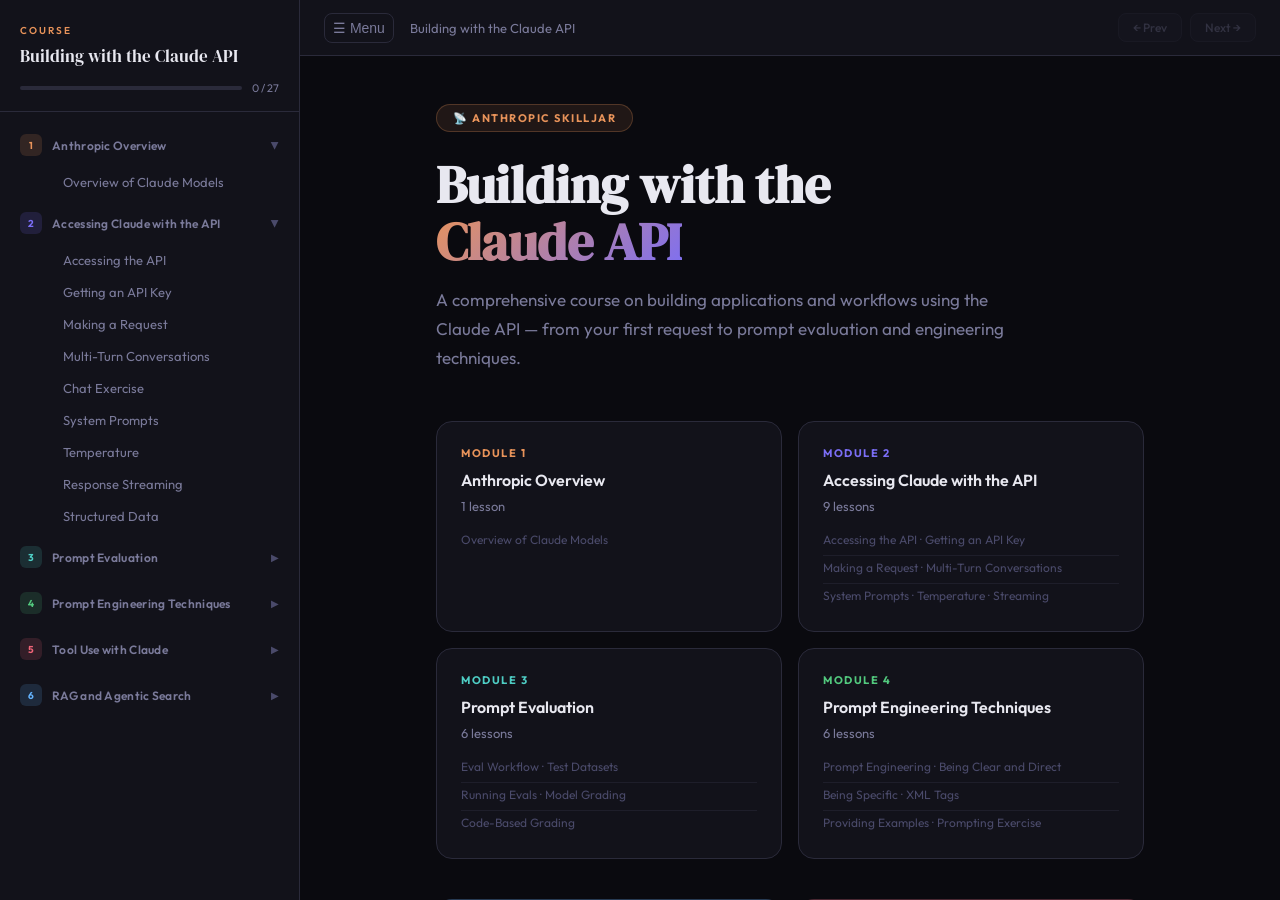
==== ModulesExplanation.html @ 59e459d2 "claude features with thinking, images" ====
<!DOCTYPE html>
<html lang="en">
<head>
<meta charset="UTF-8">
<meta name="viewport" content="width=device-width, initial-scale=1.0">
<title>Building with the Claude API</title>
<style>
  @import url('https://fonts.googleapis.com/css2?family=DM+Serif+Display:ital@0;1&family=JetBrains+Mono:wght@400;600&family=Outfit:wght@300;400;500;600;700&display=swap');

  :root {
    --bg: #0a0a0f;
    --surface: #12121a;
    --surface2: #1a1a26;
    --border: #2a2a3a;
    --accent: #e8935a;
    --accent2: #7b6ef6;
    --accent3: #4ecdc4;
    --text: #e8e8f0;
    --text-muted: #7a7a9a;
    --text-dim: #4a4a6a;
    --success: #52c97e;
    --sidebar-w: 300px;
  }

  * { margin: 0; padding: 0; box-sizing: border-box; }

  body {
    font-family: 'Outfit', sans-serif;
    background: var(--bg);
    color: var(--text);
    display: flex;
    height: 100vh;
    overflow: hidden;
  }

  /* ── SIDEBAR ── */
  #sidebar {
    width: var(--sidebar-w);
    min-width: var(--sidebar-w);
    background: var(--surface);
    border-right: 1px solid var(--border);
    display: flex;
    flex-direction: column;
    overflow: hidden;
    transition: width 0.3s ease;
  }

  #sidebar.collapsed { width: 0; min-width: 0; }

  .sidebar-header {
    padding: 24px 20px 16px;
    border-bottom: 1px solid var(--border);
    flex-shrink: 0;
  }

  .course-badge {
    font-size: 10px;
    font-weight: 600;
    letter-spacing: 2px;
    color: var(--accent);
    text-transform: uppercase;
    margin-bottom: 8px;
  }

  .sidebar-title {
    font-family: 'DM Serif Display', serif;
    font-size: 17px;
    line-height: 1.3;
    color: var(--text);
  }

  .progress-bar-wrap {
    margin-top: 14px;
    display: flex;
    align-items: center;
    gap: 10px;
  }

  .progress-bar {
    flex: 1;
    height: 4px;
    background: var(--border);
    border-radius: 99px;
    overflow: hidden;
  }

  .progress-fill {
    height: 100%;
    background: linear-gradient(90deg, var(--accent), var(--accent2));
    border-radius: 99px;
    transition: width 0.5s ease;
  }

  .progress-label {
    font-size: 11px;
    color: var(--text-muted);
    white-space: nowrap;
  }

  .nav-list {
    flex: 1;
    overflow-y: auto;
    padding: 12px 0;
  }

  .nav-list::-webkit-scrollbar { width: 4px; }
  .nav-list::-webkit-scrollbar-track { background: transparent; }
  .nav-list::-webkit-scrollbar-thumb { background: var(--border); border-radius: 4px; }

  .module-group { margin-bottom: 4px; }

  .module-header {
    display: flex;
    align-items: center;
    gap: 10px;
    padding: 10px 20px;
    cursor: pointer;
    user-select: none;
  }

  .module-header:hover { background: var(--surface2); }

  .module-number {
    width: 22px;
    height: 22px;
    border-radius: 6px;
    display: flex;
    align-items: center;
    justify-content: center;
    font-size: 10px;
    font-weight: 700;
    flex-shrink: 0;
  }

  .mod-1 .module-number { background: rgba(232,147,90,0.15); color: var(--accent); }
  .mod-2 .module-number { background: rgba(123,110,246,0.15); color: var(--accent2); }
  .mod-3 .module-number { background: rgba(78,205,196,0.15); color: var(--accent3); }
  .mod-4 .module-number { background: rgba(82,201,126,0.15); color: var(--success); }
  .mod-5 .module-number { background: rgba(240,100,120,0.15); color: #f06478; }
  .mod-6 .module-number { background: rgba(100,180,255,0.15); color: #64b4ff; }

  .module-label {
    font-size: 12px;
    font-weight: 600;
    color: var(--text-muted);
    flex: 1;
    letter-spacing: 0.3px;
  }

  .module-chevron {
    font-size: 10px;
    color: var(--text-dim);
    transition: transform 0.2s;
  }

  .module-group.open .module-chevron { transform: rotate(90deg); }

  .lesson-list { display: none; }
  .module-group.open .lesson-list { display: block; }

  .lesson-item {
    display: flex;
    align-items: center;
    gap: 10px;
    padding: 8px 20px 8px 52px;
    cursor: pointer;
    font-size: 13px;
    color: var(--text-muted);
    transition: all 0.15s;
    border-left: 2px solid transparent;
    margin-left: -1px;
  }

  .lesson-item:hover { background: var(--surface2); color: var(--text); }

  .lesson-item.active {
    color: var(--text);
    background: var(--surface2);
  }

  .mod-1 .lesson-item.active { border-left-color: var(--accent); }
  .mod-2 .lesson-item.active { border-left-color: var(--accent2); }
  .mod-3 .lesson-item.active { border-left-color: var(--accent3); }
  .mod-4 .lesson-item.active { border-left-color: var(--success); }
  .mod-5 .lesson-item.active { border-left-color: #f06478; }
  .mod-6 .lesson-item.active { border-left-color: #64b4ff; }
    width: 6px;
    height: 6px;
    border-radius: 50%;
    background: var(--border);
    flex-shrink: 0;
    transition: background 0.2s;
  }

  .lesson-item.active .lesson-dot { background: currentColor; }
  .lesson-item.completed .lesson-dot { background: var(--success); }

  /* ── MAIN CONTENT ── */
  #main {
    flex: 1;
    display: flex;
    flex-direction: column;
    overflow: hidden;
  }

  #topbar {
    height: 56px;
    border-bottom: 1px solid var(--border);
    display: flex;
    align-items: center;
    padding: 0 24px;
    gap: 16px;
    flex-shrink: 0;
    background: var(--surface);
  }

  #toggle-btn {
    background: none;
    border: 1px solid var(--border);
    border-radius: 8px;
    color: var(--text-muted);
    cursor: pointer;
    padding: 6px 8px;
    font-size: 14px;
    display: flex;
    align-items: center;
    gap: 6px;
    transition: all 0.2s;
  }
  #toggle-btn:hover { border-color: var(--accent); color: var(--accent); }

  .breadcrumb {
    display: flex;
    align-items: center;
    gap: 6px;
    font-size: 13px;
    color: var(--text-muted);
    flex: 1;
  }

  .breadcrumb .sep { color: var(--text-dim); }
  .breadcrumb .current { color: var(--text); font-weight: 500; }

  .nav-arrows {
    display: flex;
    gap: 8px;
  }

  .nav-btn {
    background: var(--surface2);
    border: 1px solid var(--border);
    border-radius: 8px;
    color: var(--text-muted);
    cursor: pointer;
    padding: 6px 14px;
    font-size: 12px;
    font-family: 'Outfit', sans-serif;
    font-weight: 500;
    transition: all 0.2s;
    display: flex;
    align-items: center;
    gap: 6px;
  }
  .nav-btn:hover:not(:disabled) { border-color: var(--accent2); color: var(--accent2); }
  .nav-btn:disabled { opacity: 0.3; cursor: not-allowed; }

  #content-area {
    flex: 1;
    overflow-y: auto;
    padding: 48px 64px;
    max-width: 900px;
    width: 100%;
    margin: 0 auto;
  }

  #content-area::-webkit-scrollbar { width: 6px; }
  #content-area::-webkit-scrollbar-track { background: transparent; }
  #content-area::-webkit-scrollbar-thumb { background: var(--border); border-radius: 4px; }

  /* ── LESSON CONTENT ── */
  .lesson-hero {
    margin-bottom: 40px;
  }

  .lesson-tag {
    display: inline-flex;
    align-items: center;
    gap: 6px;
    font-size: 11px;
    font-weight: 600;
    letter-spacing: 1.5px;
    text-transform: uppercase;
    padding: 4px 12px;
    border-radius: 99px;
    margin-bottom: 16px;
  }

  .tag-m1 { background: rgba(232,147,90,0.1); color: var(--accent); border: 1px solid rgba(232,147,90,0.2); }
  .tag-m2 { background: rgba(123,110,246,0.1); color: var(--accent2); border: 1px solid rgba(123,110,246,0.2); }
  .tag-m3 { background: rgba(78,205,196,0.1); color: var(--accent3); border: 1px solid rgba(78,205,196,0.2); }
  .tag-m4 { background: rgba(82,201,126,0.1); color: var(--success); border: 1px solid rgba(82,201,126,0.2); }
  .tag-m5 { background: rgba(240,100,120,0.1); color: #f06478; border: 1px solid rgba(240,100,120,0.2); }
  .tag-m6 { background: rgba(100,180,255,0.1); color: #64b4ff; border: 1px solid rgba(100,180,255,0.2); }
    font-family: 'DM Serif Display', serif;
    font-size: 38px;
    line-height: 1.15;
    color: var(--text);
    margin-bottom: 12px;
  }

  .lesson-subtitle {
    font-size: 16px;
    color: var(--text-muted);
    line-height: 1.6;
    max-width: 640px;
  }

  .content-body h3 {
    font-size: 18px;
    font-weight: 600;
    color: var(--text);
    margin: 32px 0 12px;
  }

  .content-body h3:first-child { margin-top: 0; }

  .content-body p {
    font-size: 15px;
    line-height: 1.75;
    color: #c8c8d8;
    margin-bottom: 16px;
  }

  .content-body ul, .content-body ol {
    margin: 0 0 16px 20px;
  }

  .content-body li {
    font-size: 15px;
    line-height: 1.7;
    color: #c8c8d8;
    margin-bottom: 6px;
  }

  .content-body strong { color: var(--text); font-weight: 600; }
  .content-body em { color: var(--accent); font-style: normal; font-weight: 500; }

  /* ── CODE BLOCKS ── */
  .code-block {
    background: #0d0d15;
    border: 1px solid var(--border);
    border-radius: 12px;
    margin: 20px 0;
    overflow: hidden;
  }

  .code-header {
    display: flex;
    align-items: center;
    justify-content: space-between;
    padding: 10px 16px;
    border-bottom: 1px solid var(--border);
    background: rgba(255,255,255,0.02);
  }

  .code-lang {
    font-size: 11px;
    font-weight: 600;
    letter-spacing: 1px;
    text-transform: uppercase;
    color: var(--text-dim);
  }

  .copy-btn {
    background: none;
    border: 1px solid var(--border);
    border-radius: 6px;
    color: var(--text-dim);
    cursor: pointer;
    padding: 3px 10px;
    font-size: 11px;
    font-family: 'Outfit', sans-serif;
    transition: all 0.2s;
  }
  .copy-btn:hover { border-color: var(--accent3); color: var(--accent3); }
  .copy-btn.copied { border-color: var(--success); color: var(--success); }

  pre {
    padding: 20px;
    overflow-x: auto;
    font-family: 'JetBrains Mono', monospace;
    font-size: 13px;
    line-height: 1.65;
    color: #c8d8f0;
  }

  pre::-webkit-scrollbar { height: 4px; }
  pre::-webkit-scrollbar-track { background: transparent; }
  pre::-webkit-scrollbar-thumb { background: var(--border); }

  /* ── TABLES ── */
  .table-wrap {
    margin: 20px 0;
    overflow-x: auto;
    border-radius: 12px;
    border: 1px solid var(--border);
  }

  table {
    width: 100%;
    border-collapse: collapse;
    font-size: 14px;
  }

  th {
    background: var(--surface2);
    padding: 12px 16px;
    text-align: left;
    font-weight: 600;
    font-size: 12px;
    letter-spacing: 0.5px;
    color: var(--text-muted);
    border-bottom: 1px solid var(--border);
  }

  td {
    padding: 12px 16px;
    border-bottom: 1px solid rgba(42,42,58,0.5);
    color: #c8c8d8;
    vertical-align: top;
  }

  tr:last-child td { border-bottom: none; }
  tr:hover td { background: rgba(255,255,255,0.02); }

  td code, th code {
    background: var(--surface2);
    border: 1px solid var(--border);
    border-radius: 4px;
    padding: 1px 6px;
    font-family: 'JetBrains Mono', monospace;
    font-size: 12px;
    color: var(--accent3);
  }

  /* ── CALLOUT BOXES ── */
  .callout {
    border-radius: 12px;
    padding: 18px 20px;
    margin: 20px 0;
    display: flex;
    gap: 14px;
    align-items: flex-start;
  }

  .callout-matters {
    background: rgba(232,147,90,0.06);
    border: 1px solid rgba(232,147,90,0.2);
  }

  .callout-icon {
    font-size: 18px;
    flex-shrink: 0;
    margin-top: 1px;
  }

  .callout-content {
    flex: 1;
  }

  .callout-label {
    font-size: 11px;
    font-weight: 700;
    letter-spacing: 1.5px;
    text-transform: uppercase;
    color: var(--accent);
    margin-bottom: 6px;
  }

  .callout-text {
    font-size: 14px;
    line-height: 1.65;
    color: #c8c8d8;
  }

  /* ── INLINE CODE ── */
  .content-body code {
    background: var(--surface2);
    border: 1px solid var(--border);
    border-radius: 4px;
    padding: 1px 6px;
    font-family: 'JetBrains Mono', monospace;
    font-size: 12.5px;
    color: var(--accent3);
  }

  /* ── DIVIDER ── */
  .section-divider {
    border: none;
    border-top: 1px solid var(--border);
    margin: 40px 0;
  }

  /* ── FLOW DIAGRAM ── */
  .flow {
    display: flex;
    align-items: center;
    gap: 0;
    margin: 20px 0;
    flex-wrap: wrap;
    gap: 4px;
  }

  .flow-step {
    background: var(--surface2);
    border: 1px solid var(--border);
    border-radius: 8px;
    padding: 8px 14px;
    font-size: 13px;
    font-weight: 500;
    color: var(--text);
    white-space: nowrap;
  }

  .flow-arrow {
    color: var(--text-dim);
    font-size: 14px;
    padding: 0 6px;
  }

  /* ── KEY INSIGHT ── */
  .insight {
    background: linear-gradient(135deg, rgba(123,110,246,0.08), rgba(78,205,196,0.05));
    border: 1px solid rgba(123,110,246,0.2);
    border-radius: 12px;
    padding: 18px 20px;
    margin: 20px 0;
  }

  .insight-label {
    font-size: 11px;
    font-weight: 700;
    letter-spacing: 1.5px;
    text-transform: uppercase;
    color: var(--accent2);
    margin-bottom: 8px;
  }

  .insight-text {
    font-size: 14px;
    line-height: 1.65;
    color: #c8c8d8;
  }

  /* ── SCORE BADGE ── */
  .score-badge {
    display: inline-flex;
    align-items: center;
    gap: 6px;
    background: rgba(82,201,126,0.1);
    border: 1px solid rgba(82,201,126,0.25);
    border-radius: 8px;
    padding: 4px 12px;
    font-size: 13px;
    font-weight: 600;
    color: var(--success);
    font-family: 'JetBrains Mono', monospace;
  }

  /* ── HOME SCREEN ── */
  #home-screen {
    padding: 48px 64px;
    max-width: 900px;
    margin: 0 auto;
    overflow-y: auto;
    height: 100%;
  }

  .home-hero {
    margin-bottom: 48px;
  }

  .home-badge {
    display: inline-flex;
    align-items: center;
    gap: 8px;
    background: rgba(232,147,90,0.1);
    border: 1px solid rgba(232,147,90,0.25);
    border-radius: 99px;
    padding: 6px 16px;
    font-size: 11px;
    font-weight: 700;
    letter-spacing: 1.5px;
    text-transform: uppercase;
    color: var(--accent);
    margin-bottom: 24px;
  }

  .home-title {
    font-family: 'DM Serif Display', serif;
    font-size: 52px;
    line-height: 1.1;
    margin-bottom: 16px;
  }

  .home-title span {
    background: linear-gradient(135deg, var(--accent), var(--accent2));
    -webkit-background-clip: text;
    -webkit-text-fill-color: transparent;
    background-clip: text;
  }

  .home-desc {
    font-size: 17px;
    line-height: 1.7;
    color: var(--text-muted);
    max-width: 600px;
  }

  .module-cards {
    display: grid;
    grid-template-columns: repeat(2, 1fr);
    gap: 16px;
    margin-bottom: 40px;
  }

  .module-card {
    background: var(--surface);
    border: 1px solid var(--border);
    border-radius: 16px;
    padding: 24px;
    cursor: pointer;
    transition: all 0.2s;
    text-align: left;
  }

  .module-card:hover {
    border-color: var(--accent2);
    transform: translateY(-2px);
    box-shadow: 0 8px 32px rgba(0,0,0,0.3);
  }

  .card-num {
    font-size: 11px;
    font-weight: 700;
    letter-spacing: 1.5px;
    text-transform: uppercase;
    margin-bottom: 10px;
  }

  .c1 .card-num { color: var(--accent); }
  .c2 .card-num { color: var(--accent2); }
  .c3 .card-num { color: var(--accent3); }
  .c4 .card-num { color: var(--success); }

  .card-title {
    font-size: 16px;
    font-weight: 600;
    color: var(--text);
    margin-bottom: 8px;
  }

  .card-count {
    font-size: 13px;
    color: var(--text-muted);
  }

  .card-lessons {
    margin-top: 14px;
    display: flex;
    flex-direction: column;
    gap: 4px;
  }

  .card-lesson-item {
    font-size: 12px;
    color: var(--text-dim);
    padding: 4px 0;
    border-top: 1px solid rgba(42,42,58,0.5);
  }

  .card-lesson-item:first-child { border-top: none; }

  /* ── ANIMATION ── */
  @keyframes fadeIn {
    from { opacity: 0; transform: translateY(12px); }
    to { opacity: 1; transform: translateY(0); }
  }

  .fade-in {
    animation: fadeIn 0.3s ease forwards;
  }

  /* responsive */
  @media (max-width: 768px) {
    #sidebar { width: 260px; min-width: 260px; }
    #content-area, #home-screen { padding: 32px 24px; }
    .lesson-title, .home-title { font-size: 28px; }
    .module-cards { grid-template-columns: 1fr; }
  }
</style>
</head>
<body>

<!-- SIDEBAR -->
<nav id="sidebar">
  <div class="sidebar-header">
    <div class="course-badge">Course</div>
    <div class="sidebar-title">Building with the Claude API</div>
    <div class="progress-bar-wrap">
      <div class="progress-bar"><div class="progress-fill" id="progress-fill" style="width:0%"></div></div>
      <span class="progress-label" id="progress-label">0 / 27</span>
    </div>
  </div>

  <div class="nav-list" id="nav-list">
    <!-- Module 1 -->
    <div class="module-group mod-1 open" data-module="1">
      <div class="module-header" onclick="toggleModule(this)">
        <div class="module-number">1</div>
        <div class="module-label">Anthropic Overview</div>
        <div class="module-chevron">▶</div>
      </div>
      <div class="lesson-list">
        <div class="lesson-item" onclick="showLesson('m1l1')" data-id="m1l1">
          <div class="lesson-dot"></div>Overview of Claude Models
        </div>
      </div>
    </div>

    <!-- Module 2 -->
    <div class="module-group mod-2 open" data-module="2">
      <div class="module-header" onclick="toggleModule(this)">
        <div class="module-number">2</div>
        <div class="module-label">Accessing Claude with the API</div>
        <div class="module-chevron">▶</div>
      </div>
      <div class="lesson-list">
        <div class="lesson-item" onclick="showLesson('m2l1')" data-id="m2l1"><div class="lesson-dot"></div>Accessing the API</div>
        <div class="lesson-item" onclick="showLesson('m2l2')" data-id="m2l2"><div class="lesson-dot"></div>Getting an API Key</div>
        <div class="lesson-item" onclick="showLesson('m2l3')" data-id="m2l3"><div class="lesson-dot"></div>Making a Request</div>
        <div class="lesson-item" onclick="showLesson('m2l4')" data-id="m2l4"><div class="lesson-dot"></div>Multi-Turn Conversations</div>
        <div class="lesson-item" onclick="showLesson('m2l5')" data-id="m2l5"><div class="lesson-dot"></div>Chat Exercise</div>
        <div class="lesson-item" onclick="showLesson('m2l6')" data-id="m2l6"><div class="lesson-dot"></div>System Prompts</div>
        <div class="lesson-item" onclick="showLesson('m2l7')" data-id="m2l7"><div class="lesson-dot"></div>Temperature</div>
        <div class="lesson-item" onclick="showLesson('m2l8')" data-id="m2l8"><div class="lesson-dot"></div>Response Streaming</div>
        <div class="lesson-item" onclick="showLesson('m2l9')" data-id="m2l9"><div class="lesson-dot"></div>Structured Data</div>
      </div>
    </div>

    <!-- Module 3 -->
    <div class="module-group mod-3" data-module="3">
      <div class="module-header" onclick="toggleModule(this)">
        <div class="module-number">3</div>
        <div class="module-label">Prompt Evaluation</div>
        <div class="module-chevron">▶</div>
      </div>
      <div class="lesson-list">
        <div class="lesson-item" onclick="showLesson('m3l1')" data-id="m3l1"><div class="lesson-dot"></div>Prompt Evaluation</div>
        <div class="lesson-item" onclick="showLesson('m3l2')" data-id="m3l2"><div class="lesson-dot"></div>A Typical Eval Workflow</div>
        <div class="lesson-item" onclick="showLesson('m3l3')" data-id="m3l3"><div class="lesson-dot"></div>Generating Test Datasets</div>
        <div class="lesson-item" onclick="showLesson('m3l4')" data-id="m3l4"><div class="lesson-dot"></div>Running the Eval</div>
        <div class="lesson-item" onclick="showLesson('m3l5')" data-id="m3l5"><div class="lesson-dot"></div>Model-Based Grading</div>
        <div class="lesson-item" onclick="showLesson('m3l6')" data-id="m3l6"><div class="lesson-dot"></div>Code-Based Grading</div>
      </div>
    </div>

    <!-- Module 4 -->
    <div class="module-group mod-4" data-module="4">
      <div class="module-header" onclick="toggleModule(this)">
        <div class="module-number">4</div>
        <div class="module-label">Prompt Engineering Techniques</div>
        <div class="module-chevron">▶</div>
      </div>
      <div class="lesson-list">
        <div class="lesson-item" onclick="showLesson('m4l1')" data-id="m4l1"><div class="lesson-dot"></div>Prompt Engineering</div>
        <div class="lesson-item" onclick="showLesson('m4l2')" data-id="m4l2"><div class="lesson-dot"></div>Being Clear and Direct</div>
        <div class="lesson-item" onclick="showLesson('m4l3')" data-id="m4l3"><div class="lesson-dot"></div>Being Specific</div>
        <div class="lesson-item" onclick="showLesson('m4l4')" data-id="m4l4"><div class="lesson-dot"></div>Structure with XML Tags</div>
        <div class="lesson-item" onclick="showLesson('m4l5')" data-id="m4l5"><div class="lesson-dot"></div>Providing Examples</div>
        <div class="lesson-item" onclick="showLesson('m4l6')" data-id="m4l6"><div class="lesson-dot"></div>Prompting Exercise</div>
      </div>
    </div>
    <!-- Module 5 -->
    <div class="module-group mod-5" data-module="5">
      <div class="module-header" onclick="toggleModule(this)">
        <div class="module-number">5</div>
        <div class="module-label">Tool Use with Claude</div>
        <div class="module-chevron">▶</div>
      </div>
      <div class="lesson-list">
        <div class="lesson-item" onclick="showLesson('m5l1')" data-id="m5l1"><div class="lesson-dot"></div>Introducing Tool Use</div>
        <div class="lesson-item" onclick="showLesson('m5l2')" data-id="m5l2"><div class="lesson-dot"></div>Project Overview</div>
        <div class="lesson-item" onclick="showLesson('m5l3')" data-id="m5l3"><div class="lesson-dot"></div>Tool Functions</div>
        <div class="lesson-item" onclick="showLesson('m5l4')" data-id="m5l4"><div class="lesson-dot"></div>Tool Schemas</div>
        <div class="lesson-item" onclick="showLesson('m5l5')" data-id="m5l5"><div class="lesson-dot"></div>Handling Message Blocks</div>
        <div class="lesson-item" onclick="showLesson('m5l6')" data-id="m5l6"><div class="lesson-dot"></div>Sending Tool Results</div>
        <div class="lesson-item" onclick="showLesson('m5l7')" data-id="m5l7"><div class="lesson-dot"></div>Multi-Turn Conversations with Tools</div>
        <div class="lesson-item" onclick="showLesson('m5l8')" data-id="m5l8"><div class="lesson-dot"></div>Implementing Multiple Turns</div>
        <div class="lesson-item" onclick="showLesson('m5l9')" data-id="m5l9"><div class="lesson-dot"></div>Using Multiple Tools</div>
        <div class="lesson-item" onclick="showLesson('m5l10')" data-id="m5l10"><div class="lesson-dot"></div>Fine-Grained Tool Calling</div>
        <div class="lesson-item" onclick="showLesson('m5l11')" data-id="m5l11"><div class="lesson-dot"></div>The Text Edit Tool</div>
        <div class="lesson-item" onclick="showLesson('m5l12')" data-id="m5l12"><div class="lesson-dot"></div>The Web Search Tool</div>
      </div>
    </div>

    <!-- Module 6 -->
    <div class="module-group mod-6" data-module="6">
      <div class="module-header" onclick="toggleModule(this)">
        <div class="module-number">6</div>
        <div class="module-label">RAG and Agentic Search</div>
        <div class="module-chevron">&#x25B6;</div>
      </div>
      <div class="lesson-list">
        <div class="lesson-item" onclick="showLesson('m6l1')" data-id="m6l1"><div class="lesson-dot"></div>Introducing RAG</div>
        <div class="lesson-item" onclick="showLesson('m6l2')" data-id="m6l2"><div class="lesson-dot"></div>Text Chunking Strategies</div>
        <div class="lesson-item" onclick="showLesson('m6l3')" data-id="m6l3"><div class="lesson-dot"></div>Text Embeddings</div>
        <div class="lesson-item" onclick="showLesson('m6l4')" data-id="m6l4"><div class="lesson-dot"></div>The Full RAG Flow</div>
        <div class="lesson-item" onclick="showLesson('m6l5')" data-id="m6l5"><div class="lesson-dot"></div>Implementing the RAG Flow</div>
        <div class="lesson-item" onclick="showLesson('m6l6')" data-id="m6l6"><div class="lesson-dot"></div>BM25 Lexical Search</div>
        <div class="lesson-item" onclick="showLesson('m6l7')" data-id="m6l7"><div class="lesson-dot"></div>Multi-Index RAG Pipeline</div>
      </div>
    </div>
  </div>
</nav>

<!-- MAIN -->
<div id="main">
  <div id="topbar">
    <button id="toggle-btn" onclick="toggleSidebar()">☰ Menu</button>
    <div class="breadcrumb" id="breadcrumb">
      <span>Building with the Claude API</span>
    </div>
    <div class="nav-arrows">
      <button class="nav-btn" id="prev-btn" onclick="navigate(-1)" disabled>← Prev</button>
      <button class="nav-btn" id="next-btn" onclick="navigate(1)">Next →</button>
    </div>
  </div>

  <!-- HOME SCREEN -->
  <div id="home-screen">
    <div class="home-hero fade-in">
      <div class="home-badge">📡 Anthropic Skilljar</div>
      <h1 class="home-title">Building with the<br><span>Claude API</span></h1>
      <p class="home-desc">A comprehensive course on building applications and workflows using the Claude API — from your first request to prompt evaluation and engineering techniques.</p>
    </div>

    <div class="module-cards fade-in">
      <div class="module-card c1" onclick="showLesson('m1l1')">
        <div class="card-num">Module 1</div>
        <div class="card-title">Anthropic Overview</div>
        <div class="card-count">1 lesson</div>
        <div class="card-lessons">
          <div class="card-lesson-item">Overview of Claude Models</div>
        </div>
      </div>
      <div class="module-card c2" onclick="showLesson('m2l1')">
        <div class="card-num">Module 2</div>
        <div class="card-title">Accessing Claude with the API</div>
        <div class="card-count">9 lessons</div>
        <div class="card-lessons">
          <div class="card-lesson-item">Accessing the API · Getting an API Key</div>
          <div class="card-lesson-item">Making a Request · Multi-Turn Conversations</div>
          <div class="card-lesson-item">System Prompts · Temperature · Streaming</div>
        </div>
      </div>
      <div class="module-card c3" onclick="showLesson('m3l1')">
        <div class="card-num">Module 3</div>
        <div class="card-title">Prompt Evaluation</div>
        <div class="card-count">6 lessons</div>
        <div class="card-lessons">
          <div class="card-lesson-item">Eval Workflow · Test Datasets</div>
          <div class="card-lesson-item">Running Evals · Model Grading</div>
          <div class="card-lesson-item">Code-Based Grading</div>
        </div>
      </div>
      <div class="module-card c4" onclick="showLesson('m4l1')">
        <div class="card-num">Module 4</div>
        <div class="card-title">Prompt Engineering Techniques</div>
        <div class="card-count">6 lessons</div>
        <div class="card-lessons">
          <div class="card-lesson-item">Prompt Engineering · Being Clear and Direct</div>
          <div class="card-lesson-item">Being Specific · XML Tags</div>
          <div class="card-lesson-item">Providing Examples · Prompting Exercise</div>
        </div>
      </div>
    </div>

    <div class="module-cards fade-in" style="grid-template-columns: repeat(2, 1fr); margin-top:0">
      <div class="module-card" style="border-color: rgba(100,180,255,0.25); cursor:pointer" onclick="showLesson('m6l1')">
        <div class="card-num" style="color:#64b4ff">Module 6</div>
        <div class="card-title">RAG and Agentic Search</div>
        <div class="card-count">7 lessons (in progress)</div>
        <div class="card-lessons">
          <div class="card-lesson-item">Introducing RAG &#x00b7; Text Chunking Strategies</div>
        </div>
      </div>
      <div class="module-card" style="border-color: rgba(240,100,120,0.25); cursor:pointer" onclick="showLesson('m5l1')">
        <div class="card-num" style="color:#f06478">Module 5</div>
        <div class="card-title">Tool Use with Claude</div>
        <div class="card-count">12 lessons</div>
        <div class="card-lessons">
          <div class="card-lesson-item">Introducing Tool Use · Project Overview · Tool Functions</div>
        </div>
      </div>
    </div>
  </div>

  <!-- LESSON CONTENT AREA (hidden initially) -->
  <div id="content-area" style="display:none"></div>
</div>

<script>
// ── LESSON DATA ──
const lessons = {

  m1l1: {
    module: 1, title: 'Overview of Claude Models',
    tag: 'Module 1 · Anthropic Overview', tagClass: 'tag-m1',
    subtitle: 'Choosing the right model for the right task is a core architectural decision — not an afterthought.',
    content: `
<div class="content-body">
<h3>The Three Model Families</h3>
<p>Claude comes in three model families, each optimized for a different priority. Picking the right one reduces cost and latency without sacrificing quality.</p>
<div class="table-wrap"><table>
<thead><tr><th>Model</th><th>Best For</th><th>Trade-off</th></tr></thead>
<tbody>
<tr><td><strong>Opus</strong></td><td>Complex, multi-step tasks requiring deep reasoning and planning</td><td>Higher cost and latency</td></tr>
<tr><td><strong>Sonnet</strong></td><td>Most practical use cases — balanced intelligence, speed, and cost</td><td>Best all-rounder, strong coding</td></tr>
<tr><td><strong>Haiku</strong></td><td>Real-time interactions and high-volume processing</td><td>No reasoning; fastest and cheapest</td></tr>
</tbody>
</table></div>

<h3>Selection Framework</h3>
<ul>
<li>Intelligence is the priority → <strong>Opus</strong></li>
<li>Speed is the priority → <strong>Haiku</strong></li>
<li>Balanced requirements → <strong>Sonnet</strong></li>
</ul>

<h3>Key Insight — Mix Models in One App</h3>
<p>You don't have to pick one model for your entire application. A common production pattern uses different models for different tasks:</p>
<ul>
<li>Use <strong>Haiku</strong> to classify user intent (fast, cheap, simple task)</li>
<li>Use <strong>Sonnet</strong> to draft a response (moderate complexity)</li>
<li>Use <strong>Opus</strong> for a final quality review step (high reasoning required)</li>
</ul>

<h3>Shared Capabilities</h3>
<p>All three models support text generation, coding, and image analysis. The difference is in how well and how fast they do it — not what they can do.</p>

<div class="callout callout-matters">
<div class="callout-icon">💡</div>
<div class="callout-content">
<div class="callout-label">Why This Matters</div>
<div class="callout-text">Defaulting to Opus for everything is wasteful. Defaulting to Haiku for everything misses accuracy. Treat model selection as an architectural decision made per task, not per application.</div>
</div>
</div>
</div>`
  },

  m2l1: {
    module: 2, title: 'Accessing the API',
    tag: 'Module 2 · Lesson 1', tagClass: 'tag-m2',
    subtitle: 'Every API call follows the same 5-step flow from user input to displayed response.',
    content: `
<div class="content-body">
<h3>The 5-Step API Flow</h3>
<div class="flow">
  <div class="flow-step">Client</div><div class="flow-arrow">→</div>
  <div class="flow-step">Your Server</div><div class="flow-arrow">→</div>
  <div class="flow-step">Anthropic API</div><div class="flow-arrow">→</div>
  <div class="flow-step">Text Generation</div><div class="flow-arrow">→</div>
  <div class="flow-step">Response</div>
</div>

<ol>
<li><strong>Client sends text to your server</strong> — Never call the Anthropic API directly from client-side code. Keep your API key on the server only.</li>
<li><strong>Server calls the Anthropic API</strong> — Using an SDK (Python, TypeScript, JS, Go, Ruby) or plain HTTP with four required params: API key, model name, messages list, and <code>max_tokens</code>.</li>
<li><strong>Text generation happens in 4 stages:</strong>
  <ul>
    <li><em>Tokenization</em> — Input is broken into tokens (words, word parts, symbols)</li>
    <li><em>Embedding</em> — Each token becomes a number list representing its possible meanings</li>
    <li><em>Contextualization</em> — Embeddings adjust based on neighboring tokens</li>
    <li><em>Generation</em> — Model assigns probabilities to next tokens, selects one, repeats</li>
  </ul>
</li>
<li><strong>Generation stops</strong> when <code>max_tokens</code> is reached or an end-of-sequence token appears.</li>
<li><strong>API returns the response</strong> — Generated text, token usage counts, and a <code>stop_reason</code>.</li>
</ol>

<h3>Key Terms</h3>
<div class="table-wrap"><table>
<thead><tr><th>Term</th><th>What It Means</th></tr></thead>
<tbody>
<tr><td><code>token</code></td><td>A chunk of text — a word, part of a word, or symbol</td></tr>
<tr><td><code>embedding</code></td><td>A number list representing a token's meaning</td></tr>
<tr><td><code>contextualization</code></td><td>Refining meaning based on surrounding tokens</td></tr>
<tr><td><code>max_tokens</code></td><td>Upper limit on generation length — not a target</td></tr>
<tr><td><code>stop_reason</code></td><td>Why the model stopped (hit limit, natural end, etc.)</td></tr>
</tbody>
</table></div>

<div class="callout callout-matters">
<div class="callout-icon">💡</div>
<div class="callout-content">
<div class="callout-label">Why This Matters</div>
<div class="callout-text">Knowing this flow explains why <code>max_tokens</code> is a safety cap (not a length target), why API keys must stay server-side, and why the same prompt can produce slightly different outputs each time.</div>
</div>
</div>
</div>`
  },

  m2l2: {
    module: 2, title: 'Getting an API Key',
    tag: 'Module 2 · Lesson 2', tagClass: 'tag-m2',
    subtitle: 'The key is shown only once. Store it immediately.',
    content: `
<div class="content-body">
<h3>Step-by-Step</h3>
<ol>
<li><strong>Create an account</strong> — Go to <code>console.anthropic.com</code> and sign up with email or Google SSO.</li>
<li><strong>Set up billing</strong> — The API uses a prepaid credit system. Without credits, your key won't process requests.</li>
<li><strong>Generate a key</strong> — Navigate to <strong>API Keys</strong> in the left sidebar → click <strong>Create Key</strong> → give it a descriptive name → click <strong>Create</strong>.</li>
<li><strong>Copy and store it immediately</strong> — The key is shown only once. You cannot retrieve it again.</li>
</ol>

<h3>Storing Your Key Safely</h3>
<p>Never hardcode the key in source code or commit it to version control. Use environment variables:</p>

<div class="code-block">
<div class="code-header"><span class="code-lang">bash</span><button class="copy-btn" onclick="copyCode(this)">Copy</button></div>
<pre># .env file — add this to .gitignore
ANTHROPIC_API_KEY="sk-ant-..."</pre>
</div>

<div class="code-block">
<div class="code-header"><span class="code-lang">python</span><button class="copy-btn" onclick="copyCode(this)">Copy</button></div>
<pre>from dotenv import load_dotenv
import os

load_dotenv()
api_key = os.getenv("ANTHROPIC_API_KEY")</pre>
</div>

<div class="callout callout-matters">
<div class="callout-icon">⚠️</div>
<div class="callout-content">
<div class="callout-label">Security Warning</div>
<div class="callout-text">Your API key is tied to your billing account. If exposed publicly (e.g., committed to GitHub), anyone can use it and rack up charges. Treat it like a password — store in <code>.env</code>, add <code>.env</code> to <code>.gitignore</code>, never send from client-side code.</div>
</div>
</div>
</div>`
  },

  m2l3: {
    module: 2, title: 'Making a Request',
    tag: 'Module 2 · Lesson 3', tagClass: 'tag-m2',
    subtitle: 'Every API call needs exactly three required parameters: model, max_tokens, and messages.',
    content: `
<div class="content-body">
<h3>Setup</h3>
<div class="code-block">
<div class="code-header"><span class="code-lang">python</span><button class="copy-btn" onclick="copyCode(this)">Copy</button></div>
<pre>pip install anthropic python-dotenv

from dotenv import load_dotenv
import anthropic, os

load_dotenv()
client = anthropic.Anthropic(api_key=os.getenv("ANTHROPIC_API_KEY"))
model = "claude-sonnet-4-6"</pre>
</div>

<h3>Making the Request</h3>
<div class="code-block">
<div class="code-header"><span class="code-lang">python</span><button class="copy-btn" onclick="copyCode(this)">Copy</button></div>
<pre>message = client.messages.create(
    model=model,
    max_tokens=1000,
    messages=[
        {"role": "user", "content": "Explain Temperature"}
    ]
)

print(message.content[0].text)  # just the text</pre>
</div>

<h3>Same Request via cURL</h3>
<div class="code-block">
<div class="code-header"><span class="code-lang">bash</span><button class="copy-btn" onclick="copyCode(this)">Copy</button></div>
<pre>curl --location 'https://api.anthropic.com/v1/messages' \
--header 'x-api-key: &lt;API_KEY&gt;' \
--header 'anthropic-version: 2023-06-01' \
--header 'content-type: application/json' \
--data '{
    "model": "claude-sonnet-4-6",
    "max_tokens": 1000,
    "messages": [{"role": "user", "content": "Explain Temperature"}]
}'</pre>
</div>

<h3>Required Parameters</h3>
<div class="table-wrap"><table>
<thead><tr><th>Parameter</th><th>What It Is</th></tr></thead>
<tbody>
<tr><td><code>model</code></td><td>Which Claude model to use</td></tr>
<tr><td><code>max_tokens</code></td><td>Upper safety limit for response length — not a target</td></tr>
<tr><td><code>messages</code></td><td>List of conversation turns with <code>role</code> and <code>content</code></td></tr>
</tbody>
</table></div>

<div class="callout callout-matters">
<div class="callout-icon">💡</div>
<div class="callout-content">
<div class="callout-label">Why This Matters</div>
<div class="callout-text">The three-parameter structure is the foundation of every API call you'll make. Everything else — tools, system prompts, temperature — builds on top of this core pattern.</div>
</div>
</div>
</div>`
  },

  m2l4: {
    module: 2, title: 'Multi-Turn Conversations',
    tag: 'Module 2 · Lesson 4', tagClass: 'tag-m2',
    subtitle: 'The API has no memory. You must send the full conversation history on every request.',
    content: `
<div class="content-body">
<h3>The Core Problem</h3>
<p>The Anthropic API stores nothing between requests. Each request is completely stateless.</p>
<div class="code-block">
<div class="code-header"><span class="code-lang">example</span></div>
<pre>Request 1: "My name is Swapnil"  → Claude: "Nice to meet you!"
Request 2: "What's my name?"     → Claude: "I don't know."  ❌</pre>
</div>

<h3>The Solution — Send Full History Every Time</h3>
<div class="code-block">
<div class="code-header"><span class="code-lang">python</span><button class="copy-btn" onclick="copyCode(this)">Copy</button></div>
<pre>messages = []

# Turn 1
messages.append({"role": "user", "content": "My name is Swapnil"})
response = client.messages.create(model=model, max_tokens=1000, messages=messages)
messages.append({"role": "assistant", "content": response.content[0].text})

# Turn 2
messages.append({"role": "user", "content": "What's my name?"})
response = client.messages.create(model=model, max_tokens=1000, messages=messages)
# → "Your name is Swapnil" ✓</pre>
</div>

<h3>Helper Functions Pattern</h3>
<div class="code-block">
<div class="code-header"><span class="code-lang">python</span><button class="copy-btn" onclick="copyCode(this)">Copy</button></div>
<pre>def add_user_message(messages, text):
    messages.append({"role": "user", "content": text})

def add_assistant_message(messages, text):
    messages.append({"role": "assistant", "content": text})

def chat(messages):
    response = client.messages.create(
        model=model, max_tokens=1000, messages=messages
    )
    return response.content[0].text</pre>
</div>

<div class="insight">
<div class="insight-label">Key Rule</div>
<div class="insight-text">Roles must strictly alternate: <code>user → assistant → user → assistant...</code>. Never two of the same role in a row.</div>
</div>

<div class="callout callout-matters">
<div class="callout-icon">💡</div>
<div class="callout-content">
<div class="callout-label">Why This Matters</div>
<div class="callout-text">Every chatbot or conversational app built on the API requires this pattern. Without it, each message is treated as a fresh conversation with no prior context.</div>
</div>
</div>
</div>`
  },

  m2l5: {
    module: 2, title: 'Chat Exercise (Practical)',
    tag: 'Module 2 · Lesson 5', tagClass: 'tag-m2',
    subtitle: 'A frontend chatbot that connects to the Claude API and maintains multi-turn conversations.',
    content: `
<div class="content-body">
<h3>Project Location</h3>
<p><code>/Users/swapnilla/Learning/Claude_chatbot</code></p>

<h3>What It Does</h3>
<ul>
<li>User types a message in the browser</li>
<li>Frontend sends it to a backend server</li>
<li>Server appends it to conversation history and calls the Claude API</li>
<li>Claude's response is appended to history and returned to the frontend</li>
<li>User sees the reply — context is maintained across turns</li>
</ul>

<h3>Architecture — Key Steps</h3>
<ol>
<li><strong>Backend server</strong> (Flask/FastAPI/Node) — holds the <code>messages</code> list, exposes a <code>POST /chat</code> endpoint</li>
<li><strong>Claude API call</strong> — appends user message → calls <code>client.messages.create()</code> → appends assistant reply → returns to frontend</li>
<li><strong>Frontend</strong> (HTML/JS or React) — input box + send button, calls <code>POST /chat</code>, displays response</li>
<li><strong>State management</strong> — backend tracks <code>messages</code> list across turns</li>
</ol>

<div class="code-block">
<div class="code-header"><span class="code-lang">python</span><button class="copy-btn" onclick="copyCode(this)">Copy</button></div>
<pre># Backend endpoint pattern
@app.post("/chat")
def chat_endpoint():
    user_message = request.json.get("message")
    temperature = float(request.json.get("temperature", 0.7))
    
    messages.append({"role": "user", "content": user_message})
    
    response = client.messages.create(
        model=model,
        max_tokens=1000,
        temperature=temperature,
        messages=messages
    )
    
    reply = response.content[0].text
    messages.append({"role": "assistant", "content": reply})
    return {"reply": reply}</pre>
</div>

<div class="callout callout-matters">
<div class="callout-icon">💡</div>
<div class="callout-content">
<div class="callout-label">Why This Matters</div>
<div class="callout-text">This exercise ties together API access, key management, request structure, and multi-turn history into a working application — the foundation pattern for any real-world chat product built on Claude.</div>
</div>
</div>
</div>`
  },

  m2l6: {
    module: 2, title: 'System Prompts',
    tag: 'Module 2 · Lesson 6', tagClass: 'tag-m2',
    subtitle: 'System prompts control how Claude responds — not what it responds to.',
    content: `
<div class="content-body">
<h3>What It Is</h3>
<p>A system prompt is a plain string passed separately from the <code>messages</code> list using the <code>system</code> keyword argument. It sets standing instructions Claude follows throughout the entire session.</p>

<h3>Implementation</h3>
<div class="code-block">
<div class="code-header"><span class="code-lang">python</span><button class="copy-btn" onclick="copyCode(this)">Copy</button></div>
<pre>response = client.messages.create(
    model=model,
    max_tokens=1000,
    system="You are a patient math tutor. When students ask for answers, \
give hints and guide their thinking instead of solving directly.",
    messages=[
        {"role": "user", "content": "What is 12 × 8?"}
    ]
)</pre>
</div>

<h3>Before vs After</h3>
<div class="table-wrap"><table>
<thead><tr><th>Without System Prompt</th><th>With System Prompt (Math Tutor)</th></tr></thead>
<tbody>
<tr><td>"12 × 8 = 96"</td><td>"What do you get when you break 12 into 10 + 2 and multiply each by 8?"</td></tr>
</tbody>
</table></div>

<h3>System Prompt Structure</h3>
<div class="code-block">
<div class="code-header"><span class="code-lang">pattern</span></div>
<pre>Line 1: Assign the role   → "You are a [role]."
Line 2+: Behavioral rules → specific instructions on how to respond</pre>
</div>

<h3>Handling None Safely</h3>
<div class="code-block">
<div class="code-header"><span class="code-lang">python</span><button class="copy-btn" onclick="copyCode(this)">Copy</button></div>
<pre>def chat(messages, system_prompt=None):
    params = {"model": model, "max_tokens": 1000, "messages": messages}
    if system_prompt:
        params["system"] = system_prompt
    return client.messages.create(**params)</pre>
</div>

<div class="callout callout-matters">
<div class="callout-icon">💡</div>
<div class="callout-content">
<div class="callout-label">Why This Matters</div>
<div class="callout-text">Every production Claude app needs a system prompt. Without one, Claude defaults to a general-purpose assistant. With one, you get a tutor, a support agent, a code reviewer — consistently, across every turn of the conversation.</div>
</div>
</div>
</div>`
  },

  m2l7: {
    module: 2, title: 'Temperature',
    tag: 'Module 2 · Lesson 7', tagClass: 'tag-m2',
    subtitle: 'A dial from 0 to 1 that controls how random or creative Claude\'s responses are.',
    content: `
<div class="content-body">
<h3>How It Works</h3>
<p>Every time Claude generates the next word, it assigns probabilities to all possible options. Temperature adjusts those probabilities before Claude makes its choice.</p>
<ul>
<li><strong>Temperature 0</strong> → always picks the highest probability token → same output every time</li>
<li><strong>Temperature 1</strong> → lower probability tokens get more of a chance → more varied, surprising outputs</li>
</ul>

<h3>When to Use What</h3>
<div class="table-wrap"><table>
<thead><tr><th>Task</th><th>Temperature</th><th>Why</th></tr></thead>
<tbody>
<tr><td>Data extraction, JSON parsing</td><td>Near 0</td><td>Need consistency</td></tr>
<tr><td>Factual Q&A, code generation</td><td>0.1–0.3</td><td>Accuracy over creativity</td></tr>
<tr><td>General conversation</td><td>0.5–0.7</td><td>Balance of quality and variety</td></tr>
<tr><td>Brainstorming, marketing copy</td><td>0.8–1.0</td><td>Want fresh, unexpected ideas</td></tr>
<tr><td>Creative writing</td><td>Near 1</td><td>Maximum creativity</td></tr>
</tbody>
</table></div>

<h3>Implementation</h3>
<div class="code-block">
<div class="code-header"><span class="code-lang">python</span><button class="copy-btn" onclick="copyCode(this)">Copy</button></div>
<pre># Low temperature — consistent, factual
response = client.messages.create(
    model=model, max_tokens=1000,
    temperature=0.1,
    messages=[{"role": "user", "content": "Extract the date from: ..."}]
)

# High temperature — creative, varied
response = client.messages.create(
    model=model, max_tokens=1000,
    temperature=0.9,
    messages=[{"role": "user", "content": "Give me 5 taglines for a coffee brand"}]
)</pre>
</div>

<div class="insight">
<div class="insight-label">Important</div>
<div class="insight-text">Higher temperature increases the <em>chance</em> of variation — it doesn't guarantee a completely different output every time. It's probabilistic, not a toggle.</div>
</div>

<div class="callout callout-matters">
<div class="callout-icon">💡</div>
<div class="callout-content">
<div class="callout-label">Why This Matters</div>
<div class="callout-text">High temperature on factual tasks gives inconsistent answers. Low temperature on creative tasks gives boring, repetitive ones. Match the temperature to what you're actually asking Claude to do.</div>
</div>
</div>
</div>`
  },

  m2l8: {
    module: 2, title: 'Response Streaming',
    tag: 'Module 2 · Lesson 8', tagClass: 'tag-m2',
    subtitle: 'Display responses word-by-word as they\'re generated instead of waiting 10–30 seconds.',
    content: `
<div class="content-body">
<h3>The Problem Solved</h3>
<p>Without streaming, Claude generates the full response first and sends it all at once — which can take 10–30 seconds. Users just see a spinner and wait.</p>
<div class="code-block">
<div class="code-header"><span class="code-lang">comparison</span></div>
<pre>Without streaming:  [user waits 15s] → full response appears at once
With streaming:     [user sees text in &lt;1s] → words appear as generated</pre>
</div>

<h3>Event Types</h3>
<ul>
<li><code>message_start</code> — acknowledgment, no text yet</li>
<li><code>content_block_start</code> — generation beginning</li>
<li><strong><code>content_block_delta</code></strong> — <strong>actual text chunks</strong> (this is what you display)</li>
<li><code>content_block_stop / message_stop</code> — done</li>
</ul>

<h3>Implementation</h3>
<div class="code-block">
<div class="code-header"><span class="code-lang">python</span><button class="copy-btn" onclick="copyCode(this)">Copy</button></div>
<pre>with client.messages.stream(
    model=model, max_tokens=1000, messages=messages
) as stream:
    for text in stream.text_stream:
        print(text, end="", flush=True)  # print each chunk as it arrives

    # Get full assembled message for saving to DB
    final_message = stream.get_final_message()</pre>
</div>

<div class="insight">
<div class="insight-label">Why get_final_message()?</div>
<div class="insight-text">Streaming gives you chunks — not a clean final response object. Call <code>get_final_message()</code> after the stream ends to get the same response format as a non-streaming call. Use this for saving conversation history.</div>
</div>

<div class="callout callout-matters">
<div class="callout-icon">💡</div>
<div class="callout-content">
<div class="callout-label">Why This Matters</div>
<div class="callout-text">Streaming is the difference between a chatbot that feels fast and one that feels broken. For any production app, streaming is essentially non-negotiable for good UX.</div>
</div>
</div>
</div>`
  },

  m2l9: {
    module: 2, title: 'Structured Data',
    tag: 'Module 2 · Lesson 9', tagClass: 'tag-m2',
    subtitle: 'Use prefill + stop sequences to get raw JSON, code, or regex without Claude\'s wrapping text.',
    content: `
<div class="content-body">
<h3>The Problem</h3>
<p>By default, Claude wraps everything in explanatory text. Great for conversation — terrible when you need raw parseable output.</p>
<div class="code-block">
<div class="code-header"><span class="code-lang">problem</span></div>
<pre>You ask: "Give me a JSON list of 3 fruits"

Claude gives:
"Sure! Here's a JSON list:
\`\`\`json
["apple", "banana", "mango"]
\`\`\`
Let me know if you need more!"

You want: ["apple", "banana", "mango"]</pre>
</div>

<h3>The Solution — Prefill + Stop Sequence</h3>
<div class="code-block">
<div class="code-header"><span class="code-lang">python</span><button class="copy-btn" onclick="copyCode(this)">Copy</button></div>
<pre>messages = [
    {"role": "user", "content": "Give me a JSON list of 3 fruits"},
    {"role": "assistant", "content": "\`\`\`json"}  # Claude continues from here
]

response = client.messages.create(
    model=model, max_tokens=1000,
    messages=messages,
    stop_sequences=["\`\`\`"]  # stop when closing delimiter appears
)

raw_json = response.content[0].text
# → \n["apple", "banana", "mango"]\n</pre>
</div>

<h3>Works for Any Structured Format</h3>
<div class="table-wrap"><table>
<thead><tr><th>What you want</th><th>Prefill</th><th>Stop sequence</th></tr></thead>
<tbody>
<tr><td>JSON</td><td><code>\`\`\`json</code></td><td><code>\`\`\`</code></td></tr>
<tr><td>Python code</td><td><code>\`\`\`python</code></td><td><code>\`\`\`</code></td></tr>
<tr><td>Regex</td><td><code>/</code></td><td><code>/</code></td></tr>
<tr><td>Raw list</td><td><code>- </code></td><td><code>\n\n</code></td></tr>
</tbody>
</table></div>

<div class="callout callout-matters">
<div class="callout-icon">💡</div>
<div class="callout-content">
<div class="callout-label">Why This Matters</div>
<div class="callout-text">Any time you're building a pipeline that uses Claude's output programmatically — feeding it into another system, saving it to a DB, parsing it in code — you need clean output. Prefill + stop sequence is the simplest way to get exactly that.</div>
</div>
</div>
</div>`
  },

  m3l1: {
    module: 3, title: 'Prompt Evaluation',
    tag: 'Module 3 · Lesson 1', tagClass: 'tag-m3',
    subtitle: 'Automated testing of prompts with objective metrics — the difference between guessing and knowing.',
    content: `
<div class="content-body">
<h3>The Three Paths</h3>
<ul>
<li>❌ <strong>Path 1:</strong> Write prompt → test once → deploy → discover issues in production</li>
<li>❌ <strong>Path 2:</strong> Write prompt → test manually with a few custom inputs → ship</li>
<li>✅ <strong>Path 3:</strong> Write prompt → run through evaluation pipeline → get objective score → iterate</li>
</ul>

<h3>What Prompt Evaluation Is</h3>
<p>It's automated testing for prompts. You create a dataset of test inputs, run each one through your prompt, grade the outputs with a scoring system, and get a single number that tells you how well your prompt performs across the full dataset.</p>
<p>This lets you compare <code>prompt_v1</code> vs <code>prompt_v2</code> objectively — not based on gut feel.</p>

<h3>The Eval Pipeline</h3>
<div class="flow">
  <div class="flow-step">Write prompt</div><div class="flow-arrow">→</div>
  <div class="flow-step">Create dataset</div><div class="flow-arrow">→</div>
  <div class="flow-step">Run prompts</div><div class="flow-arrow">→</div>
  <div class="flow-step">Grade outputs</div><div class="flow-arrow">→</div>
  <div class="flow-step">Score</div><div class="flow-arrow">→</div>
  <div class="flow-step">Iterate</div>
</div>

<div class="callout callout-matters">
<div class="callout-icon">💡</div>
<div class="callout-content">
<div class="callout-label">Why This Matters</div>
<div class="callout-text">Prompt engineering without evaluation is guesswork. Evaluation turns it into a measurable, improvable process — just like unit tests make code quality measurable. You can't improve what you can't measure.</div>
</div>
</div>
</div>`
  },

  m3l2: {
    module: 3, title: 'A Typical Eval Workflow',
    tag: 'Module 3 · Lesson 2', tagClass: 'tag-m3',
    subtitle: 'A 6-step loop that repeats until your prompt performs well enough.',
    content: `
<div class="content-body">
<h3>The 6 Steps</h3>
<ol>
<li><strong>Write initial prompt draft</strong> — your baseline to improve from</li>
<li><strong>Create evaluation dataset</strong> — 3 to thousands of test inputs, hand-written or LLM-generated</li>
<li><strong>Generate prompt variations</strong> — slot each test case into your prompt template</li>
<li><strong>Get LLM responses</strong> — run each variation through Claude and collect outputs</li>
<li><strong>Grade responses</strong> — score each output 1–10, average for overall performance</li>
<li><strong>Iterate</strong> — change something in the prompt, re-run, compare scores</li>
</ol>

<h3>Score Progression Example</h3>
<div class="code-block">
<div class="code-header"><span class="code-lang">example</span></div>
<pre>Prompt v1 average score:  2.32
Prompt v2 average score:  5.14
Prompt v3 average score:  7.86</pre>
</div>

<h3>The Full Loop</h3>
<div class="code-block">
<div class="code-header"><span class="code-lang">logic</span></div>
<pre>Write prompt
    ↓
Run against dataset → grade all outputs → get average score
    ↓
Is score good enough? → YES → Ship
    ↓ NO
Modify prompt → repeat</pre>
</div>

<div class="insight">
<div class="insight-label">Key Insight</div>
<div class="insight-text">The score itself isn't the goal — the <em>comparison between versions</em> is what drives improvement. Use Haiku for running evals to keep it fast (~31 seconds) and cheap.</div>
</div>

<div class="callout callout-matters">
<div class="callout-icon">💡</div>
<div class="callout-content">
<div class="callout-label">Why This Matters</div>
<div class="callout-text">This gives you an objective signal to optimise against instead of relying on intuition. The loop turns "my prompt sort of works" into "my prompt consistently works across diverse inputs."</div>
</div>
</div>
</div>`
  },

  m3l3: {
    module: 3, title: 'Generating Test Datasets',
    tag: 'Module 3 · Lesson 3', tagClass: 'tag-m3',
    subtitle: 'A dataset is just a list of realistic inputs. Use Claude (Haiku) to generate it automatically.',
    content: `
<div class="content-body">
<h3>Two Approaches</h3>
<ul>
<li><strong>Manual</strong> — hand-write test cases. Good for small datasets. Slow to scale.</li>
<li><strong>Automated with Claude</strong> — use Haiku (fast + cheap) to generate a batch. Combine with the structured data pattern for clean JSON output.</li>
</ul>

<h3>Automated Generation</h3>
<div class="code-block">
<div class="code-header"><span class="code-lang">python</span><button class="copy-btn" onclick="copyCode(this)">Copy</button></div>
<pre>def generate_dataset():
    prompt = """Generate 10 diverse test tasks for an AWS code assistant.
Each task should require Python code, JSON config, or regex as output.
Return as JSON array with objects containing 'task' and 'format' fields."""

    messages = [
        {"role": "user", "content": prompt},
        {"role": "assistant", "content": "\`\`\`json"}  # prefill for clean output
    ]

    response = client.messages.create(
        model="claude-haiku-4-5",
        max_tokens=2000,
        messages=messages,
        stop_sequences=["\`\`\`"]
    )

    dataset = json.loads(response.content[0].text.strip())

    with open("dataset.json", "w") as f:
        json.dump(dataset, f, indent=2)

    return dataset</pre>
</div>

<h3>Dataset Structure</h3>
<div class="code-block">
<div class="code-header"><span class="code-lang">json</span><button class="copy-btn" onclick="copyCode(this)">Copy</button></div>
<pre>[
  {"task": "Write a Python script to list all S3 buckets", "format": "Python"},
  {"task": "Create a JSON config for a Lambda with 512MB memory", "format": "JSON"},
  {"task": "Write a regex to match AWS ARN format", "format": "RegEx"}
]</pre>
</div>

<div class="insight">
<div class="insight-label">The format field</div>
<div class="insight-text">Include a <code>format</code> field so the grader knows which validator to run: Python → AST check, JSON → parse check, RegEx → compile check. Save to a file so the same dataset is reused across prompt versions for fair comparison.</div>
</div>

<div class="callout callout-matters">
<div class="callout-icon">💡</div>
<div class="callout-content">
<div class="callout-label">Why This Matters</div>
<div class="callout-text">A dataset with 3 similar inputs gives a fragile score. 20+ diverse inputs — edge cases, different phrasings, different output types — gives a score you can actually trust and improve against.</div>
</div>
</div>
</div>`
  },

  m3l4: {
    module: 3, title: 'Running the Eval',
    tag: 'Module 3 · Lesson 4', tagClass: 'tag-m3',
    subtitle: 'Three functions: merge, run, grade. That\'s the entire eval pipeline.',
    content: `
<div class="content-body">
<h3>Three Core Functions</h3>
<div class="code-block">
<div class="code-header"><span class="code-lang">python</span><button class="copy-btn" onclick="copyCode(this)">Copy</button></div>
<pre>def run_prompt(test_case, prompt_template):
    """Merge test case into prompt and get Claude's output"""
    prompt = prompt_template.replace("{task}", test_case["task"])
    return chat(prompt)

def run_test_case(test_case, prompt_template):
    """Run one test case end-to-end"""
    output = run_prompt(test_case, prompt_template)
    score = grade(output, test_case)
    return {"test_case": test_case, "output": output, "score": score}

def run_eval(dataset, prompt_template):
    """Loop through entire dataset"""
    results = [run_test_case(tc, prompt_template) for tc in dataset]
    avg = sum(r["score"] for r in results) / len(results)
    print(f"Average score: {avg:.2f}")
    return results</pre>
</div>

<h3>Basic v1 Prompt (Baseline)</h3>
<div class="code-block">
<div class="code-header"><span class="code-lang">template</span></div>
<pre>Please solve the following task: {task}</pre>
</div>

<p>This intentionally minimal prompt scores around <span class="score-badge">2–3 / 10</span>. That's your baseline to beat.</p>

<h3>Practical Notes</h3>
<ul>
<li><strong>Runtime:</strong> ~31 seconds for a full dataset run with Haiku</li>
<li><strong>Scoring at this stage:</strong> Start with a hardcoded <code>score=10</code> to get the pipeline running first</li>
<li><strong>Eval pipeline core:</strong> dataset + prompt + LLM + grader — minimal code, high value</li>
</ul>

<div class="callout callout-matters">
<div class="callout-icon">💡</div>
<div class="callout-content">
<div class="callout-label">Why This Matters</div>
<div class="callout-text">Running the eval turns your dataset into an actual score. Until you run it, you have ingredients but no measurement. Now you have a number to beat in the next iteration.</div>
</div>
</div>
</div>`
  },

  m3l5: {
    module: 3, title: 'Model-Based Grading',
    tag: 'Module 3 · Lesson 5', tagClass: 'tag-m3',
    subtitle: 'Use a second Claude call to evaluate outputs and return a numeric score.',
    content: `
<div class="content-body">
<h3>Three Types of Graders</h3>
<div class="table-wrap"><table>
<thead><tr><th>Type</th><th>How it works</th><th>Best for</th></tr></thead>
<tbody>
<tr><td><strong>Code grader</strong></td><td>Programmatic checks — syntax validation, length</td><td>Code, JSON, regex outputs</td></tr>
<tr><td><strong>Model grader</strong></td><td>Another API call to grade the output</td><td>Quality, tone, instruction-following</td></tr>
<tr><td><strong>Human grader</strong></td><td>A person reviews each output</td><td>Highest accuracy, but slow and tedious</td></tr>
</tbody>
</table></div>

<h3>Model Grader Implementation</h3>
<div class="code-block">
<div class="code-header"><span class="code-lang">python</span><button class="copy-btn" onclick="copyCode(this)">Copy</button></div>
<pre>def grade_with_model(output, test_case):
    grader_prompt = f"""Evaluate this AI assistant response.

Task: {test_case['task']}
Output: {output}

Provide JSON with:
- strengths: what it did well
- weaknesses: what could improve
- reasoning: explanation
- score: integer 1-10"""

    messages = [
        {"role": "user", "content": grader_prompt},
        {"role": "assistant", "content": "\`\`\`json"}
    ]

    response = client.messages.create(
        model="claude-haiku-4-5", max_tokens=500,
        messages=messages, stop_sequences=["\`\`\`"]
    )

    result = json.loads(response.content[0].text.strip())
    return result["score"]</pre>
</div>

<div class="insight">
<div class="insight-label">Critical Tip</div>
<div class="insight-text">Ask for strengths, weaknesses, and reasoning <em>before</em> the score. If you only ask for a score, the model tends to default to middling numbers (5–6). Making it reason first leads to more spread-out, accurate scores.</div>
</div>

<div class="callout callout-matters">
<div class="callout-icon">💡</div>
<div class="callout-content">
<div class="callout-label">Why This Matters</div>
<div class="callout-text">Model graders can evaluate anything a human could — correctness, tone, formatting. The tradeoff is slight inconsistency, but it's still far better than no grading at all.</div>
</div>
</div>
</div>`
  },

  m3l6: {
    module: 3, title: 'Code-Based Grading',
    tag: 'Module 3 · Lesson 6', tagClass: 'tag-m3',
    subtitle: 'Validate code, JSON, or regex programmatically — instant, free, and deterministic.',
    content: `
<div class="content-body">
<h3>Three Validators</h3>
<div class="code-block">
<div class="code-header"><span class="code-lang">python</span><button class="copy-btn" onclick="copyCode(this)">Copy</button></div>
<pre>import ast, json, re

def validate_json(output):
    try:
        json.loads(output)
        return 10  # valid
    except:
        return 0

def validate_python(output):
    try:
        ast.parse(output)
        return 10  # valid syntax
    except SyntaxError:
        return 0

def validate_regex(output):
    try:
        re.compile(output)
        return 10  # valid regex
    except re.error:
        return 0</pre>
</div>

<h3>Combined Scoring</h3>
<div class="code-block">
<div class="code-header"><span class="code-lang">python</span><button class="copy-btn" onclick="copyCode(this)">Copy</button></div>
<pre>def grade(output, test_case):
    model_score = grade_with_model(output, test_case)  # semantic quality

    if test_case["format"] == "JSON":
        syntax_score = validate_json(output)
    elif test_case["format"] == "Python":
        syntax_score = validate_python(output)
    elif test_case["format"] == "RegEx":
        syntax_score = validate_regex(output)
    else:
        syntax_score = 10

    return (model_score + syntax_score) / 2  # final score</pre>
</div>

<h3>Why Combine Both?</h3>
<ul>
<li>Model score catches <em>semantic</em> issues (wrong logic, missing requirements)</li>
<li>Syntax score catches <em>structural</em> issues (invalid code that won't run)</li>
<li>A response can score high semantically but fail syntax — combined score catches both</li>
</ul>

<div class="callout callout-matters">
<div class="callout-icon">💡</div>
<div class="callout-content">
<div class="callout-label">Why This Matters</div>
<div class="callout-text">Code-based grading is instant, free, and consistent. For any prompt producing structured output, adding a syntax validator alongside model grading gives a much more reliable signal.</div>
</div>
</div>
</div>`
  },

  m4l1: {
    module: 4, title: 'Prompt Engineering',
    tag: 'Module 4 · Lesson 1', tagClass: 'tag-m4',
    subtitle: 'The empirical approach: apply one technique, measure the score change, keep what helps.',
    content: `
<div class="content-body">
<h3>The Process</h3>
<div class="code-block">
<div class="code-header"><span class="code-lang">workflow</span></div>
<pre>Write basic prompt → Run eval → Score: 2.32
Apply technique 1  → Run eval → Score: 3.92
Apply technique 2  → Run eval → Score: 7.86
... repeat until score is good enough</pre>
</div>

<h3>Running Example — Athlete Meal Planner</h3>
<p>Goal: Generate a one-day meal plan for an athlete based on height, weight, physical goal, and dietary restrictions.</p>
<p>The eval pipeline uses:</p>
<ul>
<li><code>prompt_input_spec</code> — dictionary defining required prompt inputs</li>
<li><code>extra_criteria</code> — additional grading requirements for the model grader</li>
<li><code>output.html</code> — formatted report showing each test case's output and score</li>
<li>Concurrency support — run multiple test cases in parallel</li>
</ul>

<h3>Starting Point</h3>
<p>A basic one-line prompt with no technique applied scores around <span class="score-badge">2.32 / 10</span> — even with a capable model. This is intentional. You need a low baseline to show improvement clearly.</p>

<h3>Upcoming Techniques</h3>
<ul>
<li><strong>Being clear and direct</strong> — action verbs, direct language</li>
<li><strong>Being specific</strong> — Type A attributes (output format) + Type B steps (reasoning process)</li>
<li><strong>Structuring with XML tags</strong> — delineate content sections</li>
<li><strong>Providing examples</strong> — one-shot and multi-shot prompting</li>
</ul>

<div class="callout callout-matters">
<div class="callout-icon">💡</div>
<div class="callout-content">
<div class="callout-label">Why This Matters</div>
<div class="callout-text">Prompt engineering without measurement is just guessing. This module ties evaluation directly to improvement — every technique is validated against the same dataset and grader so you know exactly what's working and by how much.</div>
</div>
</div>
</div>`
  },

  m4l2: {
    module: 4, title: 'Being Clear and Direct',
    tag: 'Module 4 · Lesson 2', tagClass: 'tag-m4',
    subtitle: 'The first line of your prompt is the most important. Start with an action verb and state exactly what you want.',
    content: `
<div class="content-body">
<h3>The Core Principle</h3>
<p>Use simple, direct language with an <strong>action verb in the very first line</strong> of your prompt. This sets the foundation for everything Claude generates — a vague first line means a vague response.</p>

<h3>Prompt Structure</h3>
<div class="code-block">
<div class="code-header"><span class="code-lang">pattern</span></div>
<pre>Action verb + clear task description + output specifications</pre>
</div>

<h3>Examples — Vague vs Direct</h3>
<div class="table-wrap"><table>
<thead><tr><th>Vague ❌</th><th>Clear and Direct ✅</th></tr></thead>
<tbody>
<tr><td>"Tell me about solar panels"</td><td>"Write three paragraphs about how solar panels work"</td></tr>
<tr><td>"Countries using geothermal energy"</td><td>"Identify three countries that use geothermal energy and for each include generation stats"</td></tr>
<tr><td>"Meal plan for an athlete"</td><td>"Generate a one-day meal plan for an athlete that meets their dietary restrictions"</td></tr>
</tbody>
</table></div>

<h3>Applied to the Meal Planner Example</h3>
<p>Taking the athlete meal planner prompt from vague to direct:</p>

<div class="code-block">
<div class="code-header"><span class="code-lang">before — vague</span></div>
<pre>Create a meal plan.</pre>
</div>

<div class="code-block">
<div class="code-header"><span class="code-lang">after — clear and direct</span></div>
<pre>Generate a one-day meal plan for an athlete that meets their dietary restrictions.</pre>
</div>

<h3>Score Impact</h3>
<p>Applying just this one technique — being clear and direct — moves the eval score from a baseline of:</p>
<p><span class="score-badge">2.32 → 3.92</span></p>
<p>That's meaningful improvement from a single change: adding an action verb and being explicit about the output.</p>

<h3>Key Components Checklist</h3>
<ul>
<li>✅ <strong>Action verb at start</strong> — Generate, Write, Identify, List, Explain, Compare...</li>
<li>✅ <strong>Direct task statement</strong> — what exactly should be produced</li>
<li>✅ <strong>Expected output details</strong> — format, length, scope, audience if relevant</li>
</ul>

<div class="callout callout-matters">
<div class="callout-icon">💡</div>
<div class="callout-content">
<div class="callout-label">Why This Matters</div>
<div class="callout-text">The first line is what Claude anchors its entire response around. A weak first line lets Claude interpret the task loosely — leading to generic, unfocused outputs. A strong first line narrows the solution space immediately and produces more precise results.</div>
</div>
</div>
</div>`
  },

  m4l3: {
    module: 4, title: 'Being Specific',
    tag: 'Module 4 · Lesson 3', tagClass: 'tag-m4',
    subtitle: 'Add guidelines to direct the output — Type A controls what Claude produces, Type B controls how Claude thinks.',
    content: `
<div class="content-body">
<h3>The Core Technique</h3>
<p>After making your prompt clear and direct, the next lever is <strong>specificity</strong> — adding guidelines that tell Claude exactly what qualities to aim for or what reasoning steps to follow.</p>

<h3>Two Types of Guidelines</h3>
<div class="table-wrap"><table>
<thead><tr><th>Type</th><th>What It Controls</th><th>When to Use</th></tr></thead>
<tbody>
<tr><td><strong>Type A — Attributes</strong></td><td>Output characteristics: length, structure, format, tone, what to include/exclude</td><td>Almost always — add to nearly every prompt</td></tr>
<tr><td><strong>Type B — Steps</strong></td><td>Reasoning process: specific steps for Claude to follow before answering</td><td>Complex problems where you want Claude to consider a broader perspective or viewpoints it might skip</td></tr>
</tbody>
</table></div>

<h3>Type A Example — Output Attributes</h3>
<div class="code-block">
<div class="code-header"><span class="code-lang">before — clear but not specific</span></div>
<pre>Generate a one-day meal plan for an athlete that meets their dietary restrictions.</pre>
</div>

<div class="code-block">
<div class="code-header"><span class="code-lang">after — with Type A attributes</span></div>
<pre>Generate a one-day meal plan for an athlete that meets their dietary restrictions.

Guidelines:
- Include breakfast, lunch, dinner, and two snacks
- Specify portion sizes and approximate calories for each meal
- Balance macronutrients appropriate for athletic performance
- Keep meals practical and realistic to prepare
- Avoid any ingredients listed in the dietary restrictions</pre>
</div>

<h3>Type B Example — Reasoning Steps</h3>
<div class="code-block">
<div class="code-header"><span class="code-lang">type B steps</span></div>
<pre>Generate a one-day meal plan for an athlete.

Steps:
1. First, consider the athlete's physical goal (weight loss, muscle gain, endurance)
2. Calculate approximate daily calorie needs based on their stats
3. Determine macro split appropriate for that goal
4. Then build meals that hit those targets while respecting restrictions</pre>
</div>

<h3>Combined — Professional Prompts Use Both</h3>
<p>Most real-world prompts combine Type A and Type B together:</p>
<div class="code-block">
<div class="code-header"><span class="code-lang">combined prompt</span></div>
<pre>Generate a one-day meal plan for an athlete that meets their dietary restrictions.

Steps:
1. Assess the athlete's goal and calculate calorie/macro targets
2. Design meals that hit those targets while respecting restrictions

Guidelines:
- Include breakfast, lunch, dinner, and two snacks
- Specify portions and approximate calories per meal
- Keep meals practical to prepare
- Format as a clean, easy-to-read plan</pre>
</div>

<h3>Score Impact</h3>
<p>Adding specificity to the meal planner prompt after being clear and direct:</p>
<p><span class="score-badge">3.92 → 7.86</span></p>
<p>The largest single jump in the module — nearly doubling the score — purely from adding structured guidelines.</p>

<div class="insight">
<div class="insight-label">When to use each type</div>
<div class="insight-text">Type A is almost universally useful — always worth specifying output format, length, and key inclusions. Type B is most valuable for multi-step reasoning tasks where Claude might otherwise take the most obvious path rather than the most thorough one.</div>
</div>

<div class="callout callout-matters">
<div class="callout-icon">💡</div>
<div class="callout-content">
<div class="callout-label">Why This Matters</div>
<div class="callout-text">Vague prompts leave Claude guessing at what "good" looks like. Specific guidelines define "good" explicitly — and Claude reliably aims for targets it can see. The bigger the score jump here (3.92 → 7.86) shows that specificity matters more than almost any other single technique.</div>
</div>
</div>
</div>`
  },

  m4l4: {
    module: 4, title: 'Structure with XML Tags',
    tag: 'Module 4 · Lesson 4', tagClass: 'tag-m4',
    subtitle: 'When you interpolate content into prompts, XML tags tell Claude exactly where your instructions end and your data begins.',
    content: `
<div class="content-body">
<h3>The Problem XML Tags Solve</h3>
<p>When you embed external content into a prompt — user data, a code snippet, a document section — Claude needs to know what's an instruction and what's data. Without clear boundaries, Claude can confuse the two.</p>

<div class="code-block">
<div class="code-header"><span class="code-lang">ambiguous — no tags</span></div>
<pre>Debug this code. Make sure to handle edge cases.
def divide(a, b):
    return a / b
Make sure to handle edge cases.</pre>
</div>

<p>Claude might not be sure where the instruction ends and the code begins. Tags remove that ambiguity.</p>

<div class="code-block">
<div class="code-header"><span class="code-lang">clear — with XML tags</span></div>
<pre>Debug this code and handle edge cases.

&lt;my_code&gt;
def divide(a, b):
    return a / b
&lt;/my_code&gt;</pre>
</div>

<h3>Tag Naming Matters</h3>
<p>Use <strong>descriptive, specific tag names</strong> — they give Claude context about what kind of content is inside:</p>

<div class="table-wrap"><table>
<thead><tr><th>Generic ❌</th><th>Descriptive ✅</th></tr></thead>
<tbody>
<tr><td><code>&lt;data&gt;</code></td><td><code>&lt;sales_records&gt;</code></td></tr>
<tr><td><code>&lt;text&gt;</code></td><td><code>&lt;customer_feedback&gt;</code></td></tr>
<tr><td><code>&lt;code&gt;</code></td><td><code>&lt;my_python_code&gt;</code></td></tr>
<tr><td><code>&lt;info&gt;</code></td><td><code>&lt;athlete_information&gt;</code></td></tr>
</tbody>
</table></div>

<h3>Separating Mixed Content</h3>
<p>Tags are especially valuable when a prompt contains multiple different types of content that need to stay separate:</p>

<div class="code-block">
<div class="code-header"><span class="code-lang">example — debugging prompt with mixed content</span></div>
<pre>Fix the bug in the code using the documentation as reference.

&lt;my_code&gt;
def parse_config(file_path):
    with open(file_path) as f:
        return json.load(f)
&lt;/my_code&gt;

&lt;docs&gt;
parse_config() expects a valid JSON file. It raises
JSONDecodeError if the file is malformed.
&lt;/docs&gt;</pre>
</div>

<h3>Applied to the Meal Planner</h3>
<p>Even short interpolated content benefits from tags — it signals to Claude that this is external input to consider, not part of the instructions:</p>

<div class="code-block">
<div class="code-header"><span class="code-lang">meal planner with XML tags</span></div>
<pre>Generate a one-day meal plan for an athlete.

&lt;athlete_information&gt;
Height: {height}
Weight: {weight}
Goal: {goal}
Dietary restrictions: {restrictions}
&lt;/athlete_information&gt;

Steps:
1. Assess the athlete's goal and calculate calorie targets
2. Design meals respecting the restrictions above

Guidelines:
- Include breakfast, lunch, dinner, two snacks
- Specify portions and approximate calories per meal</pre>
</div>

<h3>When to Use XML Tags</h3>
<ul>
<li>Any time you interpolate a variable or external content into a prompt</li>
<li>When a prompt contains multiple distinct content sections</li>
<li>When mixing instructions with code, documents, or user data</li>
<li>Even for short content — it clarifies intent and prevents misreading</li>
</ul>

<div class="insight">
<div class="insight-label">Key Insight</div>
<div class="insight-text">You don't need a special XML library — these are just plain text markers. Claude recognises them natively and uses them to understand the structure of your prompt. Any descriptive tag name works.</div>
</div>

<div class="callout callout-matters">
<div class="callout-icon">💡</div>
<div class="callout-content">
<div class="callout-label">Why This Matters</div>
<div class="callout-text">As prompts grow more complex — interpolating user inputs, documents, code, and instructions together — unstructured text becomes a source of errors and inconsistency. XML tags give Claude a clear map of what's what, which directly reduces misinterpretation and improves output reliability.</div>
</div>
</div>
</div>`
  },

  m4l5: {
    module: 4, title: 'Providing Examples',
    tag: 'Module 4 · Lesson 5', tagClass: 'tag-m4',
    subtitle: 'One good example beats a paragraph of instructions. Show Claude exactly what ideal output looks like.',
    content: `
<div class="content-body">
<h3>One-Shot vs Multi-Shot Prompting</h3>
<p>Providing examples in prompts — also called few-shot prompting — is one of the most reliable ways to communicate expected output quality and format.</p>
<ul>
<li><strong>One-shot</strong> — a single example input + ideal output</li>
<li><strong>Multi-shot</strong> — multiple examples covering different scenarios or edge cases</li>
</ul>

<h3>How to Structure Examples</h3>
<p>Wrap examples in XML tags to clearly separate them from your actual instructions:</p>

<div class="code-block">
<div class="code-header"><span class="code-lang">one-shot example structure</span></div>
<pre>Generate a one-day meal plan for an athlete.

&lt;example&gt;
  &lt;input&gt;
    Height: 180cm, Weight: 80kg
    Goal: Build muscle
    Restrictions: No dairy
  &lt;/input&gt;
  &lt;ideal_output&gt;
    Breakfast: Oat porridge with almond milk, banana, and peanut butter (620 kcal)
    Snack: Apple with almonds (200 kcal)
    Lunch: Grilled chicken, brown rice, roasted vegetables (750 kcal)
    Snack: Rice cakes with avocado (300 kcal)
    Dinner: Salmon fillet, quinoa, steamed broccoli (680 kcal)
    Total: ~2,550 kcal | Protein: 180g | Carbs: 270g | Fat: 80g
  &lt;/ideal_output&gt;
&lt;/example&gt;

&lt;athlete_information&gt;
{athlete_data}
&lt;/athlete_information&gt;</pre>
</div>

<h3>Key Applications</h3>

<p><strong>1. Corner case handling</strong> — add examples for scenarios Claude tends to get wrong:</p>
<div class="code-block">
<div class="code-header"><span class="code-lang">sarcasm example</span></div>
<pre>Classify customer sentiment as positive, negative, or neutral.
Be especially careful with sarcasm — it often reads as positive but means negative.

&lt;example&gt;
  &lt;input&gt;"Oh great, another delay. Really loving this service."&lt;/input&gt;
  &lt;ideal_output&gt;negative&lt;/ideal_output&gt;
  &lt;reasoning&gt;Sarcastic phrasing — surface words are positive but intent is negative&lt;/reasoning&gt;
&lt;/example&gt;</pre>
</div>

<p><strong>2. Complex output formatting</strong> — show exactly what structure Claude should produce:</p>
<div class="code-block">
<div class="code-header"><span class="code-lang">JSON output example</span></div>
<pre>Extract product info from the description.

&lt;example&gt;
  &lt;input&gt;"Blue running shoes, size 10, waterproof, $89"&lt;/input&gt;
  &lt;ideal_output&gt;
    {"name": "Running shoes", "color": "blue", "size": 10,
     "features": ["waterproof"], "price": 89}
  &lt;/ideal_output&gt;
&lt;/example&gt;</pre>
</div>

<h3>Best Practices</h3>
<ul>
<li><strong>Add reasoning</strong> to examples — explaining <em>why</em> an output is ideal reinforces the pattern more strongly than showing the output alone</li>
<li><strong>Place examples after</strong> your main instructions and guidelines, not before</li>
<li><strong>Use your highest-scoring eval outputs</strong> as example templates — your eval pipeline will surface the best ones</li>
<li><strong>Cover diverse cases</strong> in multi-shot — multiple similar examples add less value than examples that each cover a different scenario</li>
</ul>

<h3>Multi-Shot for Edge Cases</h3>
<div class="code-block">
<div class="code-header"><span class="code-lang">multi-shot covering different scenarios</span></div>
<pre>&lt;example&gt;
  &lt;input&gt;Goal: Weight loss, Restriction: Vegan&lt;/input&gt;
  &lt;ideal_output&gt;[calorie-deficit plant-based plan]&lt;/ideal_output&gt;
&lt;/example&gt;

&lt;example&gt;
  &lt;input&gt;Goal: Endurance training, Restriction: Gluten-free&lt;/input&gt;
  &lt;ideal_output&gt;[high-carb gluten-free plan]&lt;/ideal_output&gt;
&lt;/example&gt;

&lt;example&gt;
  &lt;input&gt;Goal: Recovery, Restriction: None&lt;/input&gt;
  &lt;ideal_output&gt;[anti-inflammatory nutrient-dense plan]&lt;/ideal_output&gt;
&lt;/example&gt;</pre>
</div>

<div class="insight">
<div class="insight-label">Eval → Examples Loop</div>
<div class="insight-text">Run your eval, find the highest-scoring outputs, and use them as examples in the next prompt version. Your eval pipeline becomes a source of high-quality training signal for your own prompts.</div>
</div>

<div class="callout callout-matters">
<div class="callout-icon">💡</div>
<div class="callout-content">
<div class="callout-label">Why This Matters</div>
<div class="callout-text">Instructions describe what you want. Examples demonstrate it. When Claude sees a concrete ideal output, it calibrates its response to that standard rather than guessing what "good" looks like. Examples are especially powerful for tasks with nuanced quality criteria — tone, structure, edge cases — that are hard to fully specify in words.</div>
</div>
</div>
</div>`
  },

  m4l6: {
    module: 4, title: 'Prompting Exercise',
    tag: 'Module 4 · Lesson 6', tagClass: 'tag-m4',
    subtitle: 'Put all four techniques together. See the full journey from a 2.32 baseline to a production-quality prompt.',
    content: `
<div class="content-body">
<h3>The Complete Journey</h3>
<p>This exercise shows what happens when you apply all four techniques in sequence, measuring the score after each one:</p>

<div class="table-wrap"><table>
<thead><tr><th>Prompt Version</th><th>Technique Applied</th><th>Score</th><th>Change</th></tr></thead>
<tbody>
<tr><td>v1 — Baseline</td><td>None</td><td><span class="score-badge">2.32</span></td><td>—</td></tr>
<tr><td>v2 — Direct</td><td>Clear action verb + task statement</td><td><span class="score-badge">3.92</span></td><td>+1.60</td></tr>
<tr><td>v3 — Specific</td><td>Type A attributes + Type B steps</td><td><span class="score-badge">7.86</span></td><td>+3.94</td></tr>
<tr><td>v4 — Structured</td><td>XML tags for interpolated content</td><td><span class="score-badge">8.10</span></td><td>+0.24</td></tr>
<tr><td>v5 — Examples</td><td>One-shot example with reasoning</td><td><span class="score-badge">8.74</span></td><td>+0.64</td></tr>
</tbody>
</table></div>

<h3>What Each Technique Contributed</h3>
<ul>
<li><strong>Clear and Direct (+1.60)</strong> — Gave Claude a defined task to anchor on.</li>
<li><strong>Being Specific (+3.94)</strong> — The largest single jump. Steps gave Claude a reasoning process; guidelines defined what "good" means.</li>
<li><strong>XML Tags (+0.24)</strong> — Smaller but meaningful: clean separation of instructions vs. input data.</li>
<li><strong>Examples (+0.64)</strong> — Calibrated output quality and format.</li>
</ul>

<div class="insight">
<div class="insight-label">The key takeaway</div>
<div class="insight-text">Techniques stack. Applied in sequence with measurement at each step, you go from unusable (2.32) to production-quality (8.74) systematically. The eval pipeline made this visible.</div>
</div>

<div class="callout callout-matters">
<div class="callout-icon">💡</div>
<div class="callout-content">
<div class="callout-label">Why This Matters</div>
<div class="callout-text">Prompt engineering is a measurable, repeatable process. Apply one technique. Measure. Apply another. Measure again. Start with specificity (it contributes the most) and layer the others on top.</div>
</div>
</div>
</div>`
  },

  m5l1: {
    module: 5, title: 'Introducing Tool Use',
    tag: 'Module 5 · Lesson 1', tagClass: 'tag-m5',
    subtitle: 'Tools let Claude reach outside its training data — fetching live information and taking real actions in the world.',
    content: `
<div class="content-body">
<h3>The Default Limitation</h3>
<p>Without tools, Claude only knows what was in its training data. It can reason, write, and analyse — but it cannot answer questions about current events, access your database, or take actions in external systems.</p>

<h3>What Tool Use Enables</h3>
<p>Tools bridge the gap between Claude's reasoning and the real world. Instead of just knowing things, Claude can <em>do</em> things — look up current data, run calculations, set reminders, call APIs, and update external systems.</p>

<h3>The Tool Use Flow</h3>
<div class="flow">
  <div class="flow-step">Your request</div><div class="flow-arrow">→</div>
  <div class="flow-step">Claude decides if tool needed</div><div class="flow-arrow">→</div>
  <div class="flow-step">Claude requests tool call</div><div class="flow-arrow">→</div>
  <div class="flow-step">Your server executes it</div><div class="flow-arrow">→</div>
  <div class="flow-step">Result sent back</div><div class="flow-arrow">→</div>
  <div class="flow-step">Claude responds</div>
</div>

<ol>
<li><strong>Send initial request to Claude</strong> — include tool schemas alongside the user message</li>
<li><strong>Claude evaluates</strong> — decides whether external data is needed and which tool to call</li>
<li><strong>Claude requests a tool call</strong> — returns a <code>tool_use</code> block with the function name and arguments</li>
<li><strong>Your server executes the tool</strong> — runs the actual Python function with Claude's requested arguments</li>
<li><strong>Send the result back</strong> — include a <code>tool_result</code> block in a follow-up request</li>
<li><strong>Claude generates the final response</strong> — using both the original prompt and the tool result</li>
</ol>

<h3>Practical Example — Weather Query</h3>
<div class="code-block">
<div class="code-header"><span class="code-lang">without tools</span></div>
<pre>User: "What's the weather in Mumbai right now?"
Claude: "I don't have access to real-time weather data..."</pre>
</div>

<div class="code-block">
<div class="code-header"><span class="code-lang">with tools</span></div>
<pre>User: "What's the weather in Mumbai right now?"
Claude: [calls get_weather(city="Mumbai")]
Server: [fetches weather API → {"temp": 32, "condition": "Humid"}]
Claude: "It's currently 32°C and humid in Mumbai."</pre>
</div>

<h3>Three Tools in This Module</h3>
<p>The hands-on project teaches Claude to set time-based reminders — a task that requires three tools:</p>
<div class="table-wrap"><table>
<thead><tr><th>Problem</th><th>Tool</th></tr></thead>
<tbody>
<tr><td>Claude doesn't know the exact current time</td><td><code>get_current_datetime()</code></td></tr>
<tr><td>Claude sometimes miscalculates date arithmetic</td><td><code>add_duration_to_datetime()</code></td></tr>
<tr><td>Claude can't actually set a reminder</td><td><code>set_reminder()</code></td></tr>
</tbody>
</table></div>

<div class="insight">
<div class="insight-label">Key Architecture Point</div>
<div class="insight-text">Claude doesn't execute tools — <strong>your server does</strong>. Claude just decides which tool to call and with what arguments. The execution loop lives entirely in your application code.</div>
</div>

<div class="callout callout-matters">
<div class="callout-icon">💡</div>
<div class="callout-content">
<div class="callout-label">Why This Matters</div>
<div class="callout-text">Tool use transforms Claude from a static knowledge base into an active participant in your systems. Any gap between what Claude knows and what your application needs to do can be bridged by a tool.</div>
</div>
</div>
</div>`
  },

  m5l2: {
    module: 5, title: 'Project Overview',
    tag: 'Module 5 · Lesson 2', tagClass: 'tag-m5',
    subtitle: 'Three real problems that Claude cannot solve alone — and three tools that fix each one.',
    content: `
<div class="content-body">
<h3>The Target Interaction</h3>
<p>The goal for this module is to build a working reminder system. The target conversation looks like this:</p>

<div class="code-block">
<div class="code-header"><span class="code-lang">target interaction</span></div>
<pre>User:   "Set a reminder for my doctor appointment, one week from Thursday"
Claude: "Done — I have set a reminder for Thursday, May 29th at 9:00 AM."</pre>
</div>

<p>This sounds simple, but Claude can't do it without tools. Here's why.</p>

<h3>Three Problems, Three Tools</h3>
<div class="table-wrap"><table>
<thead><tr><th>#</th><th>Problem</th><th>Why it matters</th><th>Tool to build</th></tr></thead>
<tbody>
<tr>
  <td>1</td>
  <td><strong>Claude doesn't know the exact time</strong></td>
  <td>Claude knows the current date but not the precise time — it has no live clock</td>
  <td><code>get_current_datetime()</code></td>
</tr>
<tr>
  <td>2</td>
  <td><strong>Claude miscalculates date arithmetic</strong></td>
  <td>Ask Claude to add 379 days to January 13th, 1973 — it may get it wrong. Time calculations are surprisingly unreliable</td>
  <td><code>add_duration_to_datetime()</code></td>
</tr>
<tr>
  <td>3</td>
  <td><strong>Claude has no way to actually set a reminder</strong></td>
  <td>Claude understands the concept but has no mechanism to persist or schedule anything</td>
  <td><code>set_reminder()</code></td>
</tr>
</tbody>
</table></div>

<h3>Implementation Approach</h3>
<p>The module builds these tools <strong>one at a time</strong>, adding each to the system and testing before moving to the next. This incremental approach lets you see exactly what each tool contributes and how the conversation changes.</p>

<div class="flow">
  <div class="flow-step">get_current_datetime</div><div class="flow-arrow">→</div>
  <div class="flow-step">add_duration_to_datetime</div><div class="flow-arrow">→</div>
  <div class="flow-step">set_reminder</div><div class="flow-arrow">→</div>
  <div class="flow-step">Full system</div>
</div>

<h3>How the Tools Work Together</h3>
<p>When the user says "one week from Thursday," Claude needs to:</p>
<ol>
<li>Call <code>get_current_datetime()</code> to find out today's date and time</li>
<li>Call <code>add_duration_to_datetime()</code> to calculate what date is one week from the coming Thursday</li>
<li>Call <code>set_reminder()</code> with that calculated date and the reminder message</li>
</ol>
<p>Claude chains these three tools automatically — you just ask it to set the reminder and it figures out the sequence.</p>

<h3>Why Not Just Ask Claude to Calculate the Date?</h3>
<p>You could prompt Claude to do the date math itself — but it sometimes gets it wrong, especially for relative date expressions like "next Thursday" or "in three weeks." Using a dedicated tool with Python's <code>datetime</code> library eliminates that class of error entirely.</p>

<div class="insight">
<div class="insight-label">Design Principle</div>
<div class="insight-text">Don't rely on Claude for tasks where precision is required and a deterministic function exists. Offload exact calculations to code, and let Claude handle the natural language interpretation and user communication.</div>
</div>

<div class="callout callout-matters">
<div class="callout-icon">💡</div>
<div class="callout-content">
<div class="callout-label">Why This Matters</div>
<div class="callout-text">This project illustrates the general pattern for any tool-augmented Claude app: identify what Claude cannot reliably do alone, write a deterministic function for it, give Claude access to that function, and let Claude decide when to use it. The reminder app is small but the pattern scales to arbitrarily complex systems.</div>
</div>
</div>
</div>`
  },

  m5l3: {
    module: 5, title: 'Tool Functions',
    tag: 'Module 5 · Lesson 3', tagClass: 'tag-m5',
    subtitle: 'Tool functions are plain Python functions with one rule: name everything descriptively, because Claude reads those names to decide when and how to call them.',
    content: `
<div class="content-body">
<h3>What a Tool Function Is</h3>
<p>A tool function is just a regular Python function that your server executes when Claude requests it. Claude never runs code directly — it reads the function's name, description, and argument names from a schema, decides when to call it, and passes arguments back to you. Your server runs the actual function.</p>

<h3>Three Best Practices</h3>

<p><strong>1. Descriptive function and argument names</strong></p>
<p>Claude uses these names to understand what the tool does and what inputs it needs. Vague names lead to wrong usage.</p>

<div class="table-wrap"><table>
<thead><tr><th>Bad</th><th>Good</th></tr></thead>
<tbody>
<tr><td><code>def get_dt(fmt)</code></td><td><code>def get_current_datetime(date_format)</code></td></tr>
<tr><td><code>def add(dt, dur)</code></td><td><code>def add_duration_to_datetime(start_datetime, duration_string)</code></td></tr>
</tbody>
</table></div>

<p><strong>2. Input validation with immediate errors</strong></p>
<p>Raise errors for invalid inputs immediately. Claude can see your error messages and will automatically retry with corrected arguments.</p>

<p><strong>3. Meaningful error messages that guide correction</strong></p>
<p>Error messages are part of the tool's interface with Claude. A good error message tells Claude exactly what went wrong and what to do instead.</p>

<h3>Example: get_current_datetime</h3>

<div class="code-block">
<div class="code-header"><span class="code-lang">python</span></div>
<pre>from datetime import datetime

def get_current_datetime(date_format="%Y-%m-%d %H:%M:%S"):
    """Returns the current date and time in the requested format."""
    if not date_format:
        raise ValueError("date_format cannot be empty — provide a valid strftime format string")
    
    try:
        return datetime.now().strftime(date_format)
    except Exception as e:
        raise ValueError(f"Invalid date format '{date_format}': {str(e)}")</pre>
</div>

<p>If Claude calls this with an invalid format string, it receives the error message and can retry with a corrected format — no human intervention needed.</p>

<h3>Example: add_duration_to_datetime</h3>

<div class="code-block">
<div class="code-header"><span class="code-lang">python</span></div>
<pre>from datetime import datetime, timedelta
import re

def add_duration_to_datetime(start_datetime: str, duration_string: str) -> str:
    """Adds a duration to a datetime and returns the result.
    
    Args:
        start_datetime: datetime string in format "YYYY-MM-DD HH:MM:SS"
        duration_string: duration like "7 days", "2 hours", "30 minutes"
    
    Returns:
        New datetime string in the same format as input
    """
    if not start_datetime:
        raise ValueError("start_datetime is required")
    if not duration_string:
        raise ValueError("duration_string is required — provide a duration like '7 days' or '2 hours'")
    
    # Parse the start datetime
    try:
        dt = datetime.strptime(start_datetime, "%Y-%m-%d %H:%M:%S")
    except ValueError:
        raise ValueError(f"start_datetime must be in format 'YYYY-MM-DD HH:MM:SS', got: {start_datetime}")
    
    # Parse the duration
    match = re.match(r"(\d+)\s*(day|hour|minute|week)s?", duration_string.lower())
    if not match:
        raise ValueError(f"Cannot parse duration '{duration_string}'. Use format like '7 days', '2 hours', '30 minutes', '1 week'")
    
    amount, unit = int(match.group(1)), match.group(2)
    delta = {"day": timedelta(days=amount), "hour": timedelta(hours=amount),
             "minute": timedelta(minutes=amount), "week": timedelta(weeks=amount)}[unit]
    
    return (dt + delta).strftime("%Y-%m-%d %H:%M:%S")</pre>
</div>

<h3>Example: set_reminder</h3>

<div class="code-block">
<div class="code-header"><span class="code-lang">python</span></div>
<pre>def set_reminder(reminder_datetime: str, reminder_message: str) -> str:
    """Schedules a reminder for the specified datetime.
    
    Args:
        reminder_datetime: when to trigger the reminder ("YYYY-MM-DD HH:MM:SS")
        reminder_message: the reminder text to display to the user
    
    Returns:
        Confirmation string with the scheduled reminder details
    """
    if not reminder_datetime:
        raise ValueError("reminder_datetime is required")
    if not reminder_message:
        raise ValueError("reminder_message cannot be empty")
    
    # In a real app: persist to DB, schedule a job, etc.
    # For now: print confirmation (mock implementation)
    print(f"[REMINDER SET] {reminder_datetime}: {reminder_message}")
    
    return f"Reminder set for {reminder_datetime}: '{reminder_message}'"</pre>
</div>

<h3>The Self-Correcting Loop</h3>
<p>Good error messages make your tool system robust without extra code:</p>

<div class="flow">
  <div class="flow-step">Claude calls tool</div><div class="flow-arrow">→</div>
  <div class="flow-step">Function raises ValueError</div><div class="flow-arrow">→</div>
  <div class="flow-step">Error sent back to Claude</div><div class="flow-arrow">→</div>
  <div class="flow-step">Claude reads error, retries with fix</div>
</div>

<div class="insight">
<div class="insight-label">What Claude sees</div>
<div class="insight-text">When your function raises an exception, the error message text is sent back to Claude as a <code>tool_result</code> with <code>is_error: true</code>. Claude reads the message and adjusts its next attempt. This means your error messages are instructions to Claude, not just logs for you.</div>
</div>

<div class="callout callout-matters">
<div class="callout-icon">💡</div>
<div class="callout-content">
<div class="callout-label">Why This Matters</div>
<div class="callout-text">Tool functions are the boundary between Claude's language understanding and your system's execution. The quality of your function names, docstrings, and error messages directly determines how reliably Claude can use your tools. Treat them like a well-documented API — Claude is the developer consuming it.</div>
</div>
</div>
</div>`
  },

  m5l4: {
    module: 5, title: 'Tool Schemas',
    tag: 'Module 5 · Lesson 4', tagClass: 'tag-m5',
    subtitle: 'A tool schema is how you introduce your function to Claude — what it does, when to use it, and what arguments it takes.',
    content: `
<div class="content-body">
<h3>What a Tool Schema Is</h3>
<p>A tool schema is a JSON object you pass to the API alongside your messages. It tells Claude what a tool does, when to use it, and what arguments it expects. Claude reads these schemas and decides — on its own — whether to call a tool and with what arguments.</p>

<h3>Schema Structure</h3>
<div class="code-block">
<div class="code-header"><span class="code-lang">python</span></div>
<pre>get_current_datetime_schema = {
    "name": "get_current_datetime",          # Must match your function name
    "description": """Returns the current date and time.
Use this when you need to know what time it is right now.
Returns a formatted datetime string based on the provided format.""",
    "input_schema": {
        "type": "object",
        "properties": {
            "date_format": {
                "type": "string",
                "description": "strftime format string, e.g. '%Y-%m-%d %H:%M:%S'. Defaults to standard datetime format."
            }
        },
        "required": []   # date_format is optional
    }
}</pre>
</div>

<h3>Three Required Fields</h3>
<div class="table-wrap"><table>
<thead><tr><th>Field</th><th>What it is</th><th>Writing tip</th></tr></thead>
<tbody>
<tr><td><code>name</code></td><td>Tool identifier — must match your function name</td><td>Use the exact same name as your Python function</td></tr>
<tr><td><code>description</code></td><td>3–4 sentences: what it does, when to use it, what it returns</td><td>Be specific about the trigger condition ("use when you need to know the current time")</td></tr>
<tr><td><code>input_schema</code></td><td>JSON Schema object describing arguments with types and descriptions</td><td>Describe each argument clearly — Claude reads these to decide what to pass</td></tr>
</tbody>
</table></div>

<h3>Schema Generation Shortcut</h3>
<p>Instead of writing schemas manually, paste your function into Claude.ai and prompt:</p>

<div class="code-block">
<div class="code-header"><span class="code-lang">prompt</span></div>
<pre>Write a valid JSON schema spec for tool calling for this function.
Follow best practices from the Anthropic API documentation tool use page.

[paste your function here]</pre>
</div>

<p>Attach the Anthropic API tool use docs page for context, then copy the generated schema. This saves significant time especially for functions with many parameters.</p>

<h3>Wrapping with ToolParam</h3>
<p>Import <code>ToolParam</code> from <code>anthropic.types</code> and wrap your schema dictionary. This prevents type errors when passing schemas to the API:</p>

<div class="code-block">
<div class="code-header"><span class="code-lang">python</span></div>
<pre>from anthropic.types import ToolParam

get_current_datetime_schema = ToolParam({
    "name": "get_current_datetime",
    "description": "Returns the current date and time...",
    "input_schema": {
        "type": "object",
        "properties": {
            "date_format": {
                "type": "string",
                "description": "strftime format string, e.g. '%Y-%m-%d %H:%M:%S'"
            }
        },
        "required": []
    }
})</pre>
</div>

<h3>Naming Convention</h3>
<p>Name your schema variables consistently as <code>[function_name]_schema</code>:</p>
<ul>
<li><code>get_current_datetime_schema</code></li>
<li><code>add_duration_to_datetime_schema</code></li>
<li><code>set_reminder_schema</code></li>
</ul>

<h3>Passing Schemas to the API</h3>
<p>Include schemas in the <code>tools</code> parameter of your API call:</p>

<div class="code-block">
<div class="code-header"><span class="code-lang">python</span></div>
<pre>response = client.messages.create(
    model=model,
    max_tokens=1000,
    tools=[
        get_current_datetime_schema,
        add_duration_to_datetime_schema,
        set_reminder_schema
    ],
    messages=messages
)</pre>
</div>

<div class="insight">
<div class="insight-label">JSON Schema — not ML-specific</div>
<div class="insight-text">JSON Schema is a standard data validation specification, not something invented for AI. The ML community adopted it for tool calling because it already had tooling, documentation, and wide adoption. Understanding JSON Schema basics helps you write better tool definitions.</div>
</div>

<div class="callout callout-matters">
<div class="callout-icon">💡</div>
<div class="callout-content">
<div class="callout-label">Why This Matters</div>
<div class="callout-text">The description field is the most important part of a schema. Claude uses it to decide which tool to call — and when. A vague description leads to wrong tool selection or tools being called at the wrong time. Invest time in making descriptions precise: name the trigger condition, describe what gets returned, and clarify any constraints on arguments.</div>
</div>
</div>
</div>`
  },

  m5l5: {
    module: 5, title: 'Handling Message Blocks',
    tag: 'Module 5 · Lesson 5', tagClass: 'tag-m5',
    subtitle: 'Once tools are involved, Claude\u2019s responses contain multiple blocks \u2014 not just text. Your message history management needs to handle all of them.',
    content: `
<div class="content-body">
<h3>How Tool Requests Change the Response Structure</h3>
<p>Without tools, a Claude response is simple: one text block. Once you pass tool schemas to the API, responses can contain multiple content blocks in a single message:</p>

<div class="table-wrap"><table>
<thead><tr><th>Block type</th><th>Contents</th><th>When it appears</th></tr></thead>
<tbody>
<tr><td><code>text</code></td><td>Claude's natural language explanation to the user</td><td>Almost always present</td></tr>
<tr><td><code>tool_use</code></td><td>Function name + arguments Claude wants to call</td><td>When Claude decides a tool is needed</td></tr>
</tbody>
</table></div>

<p>A typical tool response looks like this:</p>

<div class="code-block">
<div class="code-header"><span class="code-lang">response structure</span></div>
<pre>response.content = [
    TextBlock(
        type="text",
        text="I'll check the current date and time for you."
    ),
    ToolUseBlock(
        type="tool_use",
        id="toolu_01Abc123...",     # Unique ID for this tool call
        name="get_current_datetime",
        input={"date_format": "%Y-%m-%d %H:%M:%S"}
    )
]</pre>
</div>

<h3>Making the Request with Tools</h3>
<p>Pass your schemas via the <code>tools</code> keyword argument — everything else stays the same:</p>

<div class="code-block">
<div class="code-header"><span class="code-lang">python</span></div>
<pre>response = client.messages.create(
    model=model,
    max_tokens=1000,
    tools=[get_current_datetime_schema],   # New: pass tool schemas
    messages=messages
)</pre>
</div>

<h3>The Critical Change: Message History</h3>
<p>Previously, when appending an assistant response to history, you could just grab the text:</p>

<div class="code-block">
<div class="code-header"><span class="code-lang">python — without tools (old approach)</span></div>
<pre># Only worked when responses were a single text block
messages.append({
    "role": "assistant",
    "content": response.content[0].text   # BREAKS with tool use
})</pre>
</div>

<p>With tools, you must append the <strong>entire content list</strong> — all blocks, not just the text:</p>

<div class="code-block">
<div class="code-header"><span class="code-lang">python — with tools (correct approach)</span></div>
<pre># Append all content blocks to preserve tool use context
messages.append({
    "role": "assistant",
    "content": response.content   # Full list: text + tool_use blocks
})</pre>
</div>

<h3>Updated Helper Functions</h3>
<p>The <code>add_assistant_message</code> helper needs to accept either a string or a list of blocks:</p>

<div class="code-block">
<div class="code-header"><span class="code-lang">python</span></div>
<pre>def add_user_message(messages, content):
    """content can be a string or a list of blocks."""
    messages.append({"role": "user", "content": content})
    return messages

def add_assistant_message(messages, content):
    """content can be a string or response.content (list of blocks)."""
    messages.append({"role": "assistant", "content": content})
    return messages</pre>
</div>

<h3>The Full Conversation Flow</h3>
<div class="flow">
  <div class="flow-step">User message added</div><div class="flow-arrow">&#x2192;</div>
  <div class="flow-step">Claude responds (text + tool_use block)</div><div class="flow-arrow">&#x2192;</div>
  <div class="flow-step">Append ALL blocks to history</div><div class="flow-arrow">&#x2192;</div>
  <div class="flow-step">Execute tool, send result back</div>
</div>

<div class="insight">
<div class="insight-label">Why the full content list matters</div>
<div class="insight-text">Claude needs to see its own <code>tool_use</code> block in the history when you send the tool result back. If you only append the text block, Claude loses track of what tool it called and the follow-up request will fail with an API error. The conversation history must be a faithful record of every block exchanged.</div>
</div>

<div class="callout callout-matters">
<div class="callout-icon">&#x1F4A1;</div>
<div class="callout-content">
<div class="callout-label">Why This Matters</div>
<div class="callout-text">Message history management is the connective tissue of the tool use system. Get it wrong and the conversation breaks silently. The fix is simple (append <code>response.content</code> instead of <code>response.content[0].text</code>), but understanding why keeps you from debugging mysterious failures later.</div>
</div>
</div>
</div>`
  },

  m5l6: {
    module: 5, title: 'Sending Tool Results',
    tag: 'Module 5 · Lesson 6', tagClass: 'tag-m5',
    subtitle: 'After executing a tool, you send the result back as a user message containing a tool_result block matched to the original tool_use ID.',
    content: `
<div class="content-body">
<h3>The Flow After Claude Requests a Tool</h3>
<p>When Claude returns a <code>tool_use</code> block, the conversation is not over. Your server must execute the function, package the result, and send it back in a follow-up request. Only then does Claude generate its final response.</p>

<div class="flow">
  <div class="flow-step">Claude returns tool_use block</div><div class="flow-arrow">&#x2192;</div>
  <div class="flow-step">Your server runs the function</div><div class="flow-arrow">&#x2192;</div>
  <div class="flow-step">Build tool_result block</div><div class="flow-arrow">&#x2192;</div>
  <div class="flow-step">Send full history + result</div><div class="flow-arrow">&#x2192;</div>
  <div class="flow-step">Claude responds</div>
</div>

<h3>The tool_result Block Structure</h3>
<div class="code-block">
<div class="code-header"><span class="code-lang">python</span></div>
<pre>tool_result = {
    "type": "tool_result",
    "tool_use_id": tool_use_block.id,   # Must match the original tool_use ID
    "content": json.dumps(result),       # Always convert to string
    "is_error": False                    # True if the function raised an exception
}</pre>
</div>

<div class="table-wrap"><table>
<thead><tr><th>Field</th><th>What it is</th><th>Notes</th></tr></thead>
<tbody>
<tr><td><code>type</code></td><td>Always <code>"tool_result"</code></td><td>Fixed string</td></tr>
<tr><td><code>tool_use_id</code></td><td>The <code>id</code> from the original <code>tool_use</code> block</td><td>This is how Claude links results to requests. Must match exactly.</td></tr>
<tr><td><code>content</code></td><td>Tool function output as a string</td><td>Use <code>json.dumps()</code> even for simple values</td></tr>
<tr><td><code>is_error</code></td><td>Boolean — was there an exception?</td><td><code>False</code> on success, <code>True</code> on failure</td></tr>
</tbody>
</table></div>

<h3>Why tool_use_id Matters</h3>
<p>Each <code>tool_use</code> block has a unique ID generated by the API (e.g., <code>toolu_01Abc123...</code>). Your <code>tool_result</code> block must reference this exact ID. When Claude calls multiple tools in one message, the IDs tell it which result belongs to which request.</p>

<h3>Sending the Result Back</h3>
<p>The tool result goes in a <strong>user message</strong> — not an assistant message. You include the full conversation history plus this new user message:</p>

<div class="code-block">
<div class="code-header"><span class="code-lang">python</span></div>
<pre>import json

def send_tool_result(messages, tool_use_id, result, is_error=False):
    """Package a tool result and add it to the conversation."""
    tool_result_block = {
        "type": "tool_result",
        "tool_use_id": tool_use_id,
        "content": json.dumps(result),
        "is_error": is_error
    }
    # Tool results go in a user message
    messages.append({
        "role": "user",
        "content": [tool_result_block]
    })
    return messages

# Example usage
tool_use_id = response.content[1].id          # From the tool_use block
result = get_current_datetime("%Y-%m-%d")      # Execute the function

messages = send_tool_result(messages, tool_use_id, result)

# Now send the full history back to Claude (with tools)
final_response = client.messages.create(
    model=model,
    max_tokens=1000,
    tools=[get_current_datetime_schema],        # Include tools even in follow-up
    messages=messages
)</pre>
</div>

<h3>Handling Errors</h3>
<div class="code-block">
<div class="code-header"><span class="code-lang">python</span></div>
<pre>try:
    result = get_current_datetime(tool_input.get("date_format"))
    messages = send_tool_result(messages, tool_use_id, result, is_error=False)
except Exception as e:
    # Send the error message back — Claude will read it and may retry
    messages = send_tool_result(messages, tool_use_id, str(e), is_error=True)</pre>
</div>

<h3>Two Critical Rules</h3>

<div class="insight">
<div class="insight-label">Rule 1: Always include tool schemas in follow-up requests</div>
<div class="insight-text">Even if you don't expect Claude to call another tool, include the original <code>tools</code> list in every follow-up request. The API requires it whenever the conversation history contains <code>tool_use</code> blocks.</div>
</div>

<div class="insight">
<div class="insight-label">Rule 2: Tool results go in user messages, not assistant messages</div>
<div class="insight-text">It feels counterintuitive since you are the one sending the result. But in the API conversation model, <code>tool_result</code> blocks belong inside a user-role message. Putting them in an assistant message causes an API error.</div>
</div>

<div class="callout callout-matters">
<div class="callout-icon">&#x1F4A1;</div>
<div class="callout-content">
<div class="callout-label">Why This Matters</div>
<div class="callout-text">Sending tool results correctly completes the tool use loop. The <code>tool_use_id</code> matching, the string conversion, the error flag, and the role placement are all details that either work silently or break visibly. Getting them right once means your tool infrastructure handles any function you add to it.</div>
</div>
</div>
</div>`
  },

  m5l7: {
    module: 5, title: 'Multi-Turn Conversations with Tools',
    tag: 'Module 5 · Lesson 7', tagClass: 'tag-m5',
    subtitle: 'A single user query can require multiple tools called in sequence. The solution is a loop that keeps calling Claude until it stops requesting tools.',
    content: `
<div class="content-body">
<h3>The Problem: Unpredictable Tool Chains</h3>
<p>You cannot know in advance how many tools a user query will require. "What day is 103 days from today?" needs two tool calls. "Set a reminder for next Thursday" needs three. Your code must handle arbitrary chains automatically.</p>

<div class="code-block">
<div class="code-header"><span class="code-lang">example — 2-tool chain</span></div>
<pre>User: "What day is 103 days from today?"

Turn 1: Claude calls get_current_datetime()
        → Server returns "2025-05-18 10:30:00"

Turn 2: Claude calls add_duration_to_datetime("2025-05-18 10:30:00", "103 days")
        → Server returns "2025-08-29 10:30:00"

Turn 3: Claude responds: "103 days from today is August 29, 2025."</pre>
</div>

<h3>The run_conversation Loop</h3>
<p>The core pattern is a <code>while True</code> loop that calls Claude, checks <code>stop_reason</code>, executes tools if needed, and repeats until Claude stops requesting tools:</p>

<div class="code-block">
<div class="code-header"><span class="code-lang">python</span></div>
<pre>def run_conversation(messages, tools):
    """Keep calling Claude until it stops requesting tools."""
    while True:
        # Call Claude with the current message history
        response = client.messages.create(
            model=model,
            max_tokens=1000,
            tools=tools,
            messages=messages
        )
        
        # Add Claude response (all blocks) to history
        messages = add_assistant_message(messages, response.content)
        
        # Check why Claude stopped
        if response.stop_reason != "tool_use":
            break   # Claude is done — return final response
        
        # Execute all requested tools and collect results
        tool_results = run_tools(response.message)
        
        # Add tool results as a user message
        messages = add_user_message(messages, tool_results)
    
    return messages, response</pre>
</div>

<h3>The stop_reason Field</h3>
<div class="table-wrap"><table>
<thead><tr><th>stop_reason value</th><th>Meaning</th><th>Action</th></tr></thead>
<tbody>
<tr><td><code>"tool_use"</code></td><td>Claude wants to call one or more tools</td><td>Execute tools, add results, loop again</td></tr>
<tr><td><code>"end_turn"</code></td><td>Claude has finished responding</td><td>Break the loop, return response</td></tr>
<tr><td><code>"max_tokens"</code></td><td>Hit the token limit</td><td>Break and handle truncation</td></tr>
</tbody>
</table></div>

<h3>run_tools: Handling Multiple Tool Requests</h3>
<p>Claude can request multiple tools in a single message. <code>run_tools</code> processes all of them and returns a list of <code>tool_result</code> blocks:</p>

<div class="code-block">
<div class="code-header"><span class="code-lang">python</span></div>
<pre>def run_tools(message):
    """Execute all tool_use blocks in a message and return tool_result blocks."""
    tool_results = []
    
    for block in message.content:
        if block.type != "tool_use":
            continue
        
        try:
            output = run_tool(block.name, block.input)
            tool_results.append({
                "type": "tool_result",
                "tool_use_id": block.id,
                "content": json.dumps(output),
                "is_error": False
            })
        except Exception as e:
            tool_results.append({
                "type": "tool_result",
                "tool_use_id": block.id,
                "content": str(e),
                "is_error": True
            })
    
    return tool_results

def run_tool(tool_name, tool_input):
    """Dispatch tool call to the correct function."""
    if tool_name == "get_current_datetime":
        return get_current_datetime(**tool_input)
    elif tool_name == "add_duration_to_datetime":
        return add_duration_to_datetime(**tool_input)
    elif tool_name == "set_reminder":
        return set_reminder(**tool_input)
    else:
        raise ValueError(f"Unknown tool: {tool_name}")</pre>
</div>

<h3>Required Helper Function Updates</h3>
<p>The <code>chat</code> function needs to return the full message object (not just text), and a new helper extracts text from multi-block responses:</p>

<div class="code-block">
<div class="code-header"><span class="code-lang">python</span></div>
<pre>def chat(messages, tools=None):
    """Call Claude and return the full response message."""
    params = {"model": model, "max_tokens": 1000, "messages": messages}
    if tools:
        params["tools"] = tools
    return client.messages.create(**params)   # Return full response, not just text

def text_from_message(message):
    """Extract all text blocks from a multi-block message."""
    return " ".join(
        block.text for block in message.content
        if block.type == "text"
    )</pre>
</div>

<div class="insight">
<div class="insight-label">Why the loop is essential</div>
<div class="insight-text">There is no way to predict in advance whether Claude will need 1, 2, or 5 tool calls for a given query. The while loop with <code>stop_reason</code> checking is the only reliable pattern. It handles single-tool queries, multi-tool chains, and zero-tool responses identically.</div>
</div>

<div class="callout callout-matters">
<div class="callout-icon">&#x1F4A1;</div>
<div class="callout-content">
<div class="callout-label">Why This Matters</div>
<div class="callout-text">This lesson ties everything from Module 5 together. Tool functions, schemas, message block handling, and tool result sending all feed into this loop. Once <code>run_conversation</code> is working, adding new tools is just a matter of writing the function, adding the schema, and adding one line to <code>run_tool</code>. The infrastructure scales without changes.</div>
</div>
</div>
</div>`
  },

  m5l8: {
    module: 5, title: 'Implementing Multiple Turns',
    tag: 'Module 5 · Lesson 8', tagClass: 'tag-m5',
    subtitle: 'The complete implementation: stop_reason drives the loop, run_tools processes all tool_use blocks, and run_tool dispatches each call to the right function.',
    content: `
<div class="content-body">
<h3>The stop_reason Signal</h3>
<p>Every Claude response has a <code>stop_reason</code> field. For tool use, the two values that matter are:</p>

<div class="table-wrap"><table>
<thead><tr><th>stop_reason</th><th>Meaning</th><th>What to do</th></tr></thead>
<tbody>
<tr><td><code>"tool_use"</code></td><td>Claude wants to call one or more tools</td><td>Execute tools, add results, call Claude again</td></tr>
<tr><td>anything else</td><td>Claude is done (end_turn, max_tokens, etc.)</td><td>Break the loop, return the final response</td></tr>
</tbody>
</table></div>

<h3>run_conversation: The Main Loop</h3>
<div class="code-block">
<div class="code-header"><span class="code-lang">python</span></div>
<pre>def run_conversation(messages, tools):
    """Loop until Claude stops requesting tools."""
    while True:
        response = client.messages.create(
            model=model,
            max_tokens=1000,
            tools=tools,
            messages=messages
        )
        
        # Append FULL content list (text + tool_use blocks)
        messages = add_assistant_message(messages, response.content)
        
        # Break when Claude is done — any stop_reason other than "tool_use"
        if response.stop_reason != "tool_use":
            break
        
        # Execute all requested tools, add results as user message
        tool_results = run_tools(response)
        messages = add_user_message(messages, tool_results)
    
    return messages, response</pre>
</div>

<h3>run_tools: Process Every tool_use Block</h3>
<div class="code-block">
<div class="code-header"><span class="code-lang">python</span></div>
<pre>import json

def run_tools(response):
    """Find all tool_use blocks in the response and execute each one."""
    tool_results = []
    
    for block in response.content:
        if block.type != "tool_use":
            continue
        
        try:
            output = run_tool(block.name, block.input)
            tool_results.append({
                "type": "tool_result",
                "tool_use_id": block.id,      # Must match original ID
                "content": json.dumps(output),
                "is_error": False
            })
        except Exception as e:
            tool_results.append({
                "type": "tool_result",
                "tool_use_id": block.id,
                "content": str(e),
                "is_error": True             # Claude reads this and may retry
            })
    
    return tool_results</pre>
</div>

<h3>run_tool: The Dispatcher</h3>
<div class="code-block">
<div class="code-header"><span class="code-lang">python</span></div>
<pre>def run_tool(tool_name, tool_input):
    """Route a tool call to the correct function."""
    if tool_name == "get_current_datetime":
        return get_current_datetime(**tool_input)
    elif tool_name == "add_duration_to_datetime":
        return add_duration_to_datetime(**tool_input)
    elif tool_name == "set_reminder":
        return set_reminder(**tool_input)
    else:
        raise ValueError(f"Unknown tool: {tool_name}")</pre>
</div>

<p>Adding a new tool later requires only: write the function, add its schema, add one <code>elif</code> branch here.</p>

<h3>Putting It All Together</h3>
<div class="code-block">
<div class="code-header"><span class="code-lang">python</span></div>
<pre># Define available tools
tools = [
    get_current_datetime_schema,
    add_duration_to_datetime_schema,
    set_reminder_schema
]

# Start a conversation
messages = []
messages = add_user_message(messages, "Set a reminder for my doctor appointment next Thursday at 9am")

# Run it — Claude chains tools automatically
messages, final_response = run_conversation(messages, tools)

# Print the final text response
print(text_from_message(final_response))
# -> "Done! I've set a reminder for Thursday, May 22nd at 9:00 AM for your doctor appointment."</pre>
</div>

<h3>What Happens Inside the Loop</h3>
<div class="code-block">
<div class="code-header"><span class="code-lang">trace</span></div>
<pre>Loop iteration 1:
  Claude responds: [TextBlock, ToolUseBlock(get_current_datetime)]
  stop_reason = "tool_use" → execute tool
  Result: "2025-05-18 10:30:00" → add as user message, loop again

Loop iteration 2:
  Claude responds: [ToolUseBlock(add_duration_to_datetime)]
  stop_reason = "tool_use" → execute tool
  Result: "2025-05-22 09:00:00" → add as user message, loop again

Loop iteration 3:
  Claude responds: [ToolUseBlock(set_reminder)]
  stop_reason = "tool_use" → execute tool
  Result: "Reminder set for 2025-05-22 09:00:00" → add, loop again

Loop iteration 4:
  Claude responds: [TextBlock("Done! I've set a reminder...")]
  stop_reason = "end_turn" → BREAK
  Return final response</pre>
</div>

<div class="insight">
<div class="insight-label">Key architecture points</div>
<div class="insight-text">Assistant messages must include all content blocks (<code>response.content</code>, not just text). Tool results go in user-role messages. Tools must be included in every request while the conversation contains <code>tool_use</code> blocks. The loop handles 0, 1, or N tool calls without any special casing.</div>
</div>

<div class="callout callout-matters">
<div class="callout-icon">&#x1F4A1;</div>
<div class="callout-content">
<div class="callout-label">Why This Matters</div>
<div class="callout-text">This implementation pattern — loop + stop_reason check + run_tools dispatcher — is the standard architecture for any Claude-powered application that uses tools. It scales from one tool to dozens without structural changes. Master this pattern and you have the foundation for building agents, assistants, and automated pipelines on top of Claude.</div>
</div>
</div>
</div>`
  },

  m5l9: {
    module: 5, title: 'Using Multiple Tools',
    tag: 'Module 5 · Lesson 9', tagClass: 'tag-m5',
    subtitle: 'Adding new tools to an existing system is a 3-step pattern. The framework from previous lessons handles everything else automatically.',
    content: `
<div class="content-body">
<h3>The 3-Step Pattern for Adding Tools</h3>
<p>Once the <code>run_conversation</code> loop is in place, adding any new tool follows exactly the same three steps:</p>

<ol>
<li><strong>Add the schema</strong> to the <code>tools</code> list in <code>run_conversation</code></li>
<li><strong>Add a routing case</strong> in <code>run_tool</code> to dispatch calls to the function</li>
<li><strong>Implement the function</strong></li>
</ol>

<p>That is the entire cost of adding a new tool. No changes to the loop logic, message handling, or history management.</p>

<h3>Example: Adding the Reminder System Tools</h3>

<div class="code-block">
<div class="code-header"><span class="code-lang">step 1 — add schemas to the tools list</span></div>
<pre>def run_conversation(messages):
    tools = [
        get_current_datetime_schema,        # Tool 1
        add_duration_to_datetime_schema,    # Tool 2 (new)
        set_reminder_schema                 # Tool 3 (new)
    ]
    # rest of the loop unchanged...</pre>
</div>

<div class="code-block">
<div class="code-header"><span class="code-lang">step 2 — add routing cases</span></div>
<pre>def run_tool(tool_name, tool_input):
    if tool_name == "get_current_datetime":
        return get_current_datetime(**tool_input)
    elif tool_name == "add_duration_to_datetime":     # New
        return add_duration_to_datetime(**tool_input)
    elif tool_name == "set_reminder":                  # New
        return set_reminder(**tool_input)
    else:
        raise ValueError(f"Unknown tool: {tool_name}")</pre>
</div>

<div class="code-block">
<div class="code-header"><span class="code-lang">step 3 — implement the functions (example: set_reminder)</span></div>
<pre>def set_reminder(reminder_datetime: str, reminder_message: str) -> str:
    if not reminder_datetime:
        raise ValueError("reminder_datetime is required")
    if not reminder_message:
        raise ValueError("reminder_message cannot be empty")
    
    # Mock implementation — replace with real scheduling in production
    print(f"[REMINDER SET] At {reminder_datetime}: {reminder_message}")
    return f"Reminder confirmed for {reminder_datetime}: '{reminder_message}'"</pre>
</div>

<h3>Tool Chaining in Action</h3>
<p>With all three tools registered, Claude orchestrates them automatically. For a reminder request, the chain looks like this:</p>

<div class="code-block">
<div class="code-header"><span class="code-lang">interaction</span></div>
<pre>User: "Set a reminder for my dentist appointment, two weeks from today"

Claude: [calls get_current_datetime()]
        → "2025-05-18 10:30:00"

Claude: [calls add_duration_to_datetime("2025-05-18 10:30:00", "14 days")]
        → "2025-06-01 10:30:00"

Claude: [calls set_reminder("2025-06-01 10:30:00", "Dentist appointment")]
        → "Reminder confirmed for 2025-06-01 10:30:00"

Claude: "Done! I've set a reminder for your dentist appointment on June 1st, 2025."</pre>
</div>

<h3>Response Structure with Multiple Tools</h3>
<p>When Claude uses multiple tools, a single assistant message can contain both text and multiple <code>tool_use</code> blocks:</p>

<div class="code-block">
<div class="code-header"><span class="code-lang">response structure</span></div>
<pre>response.content = [
    TextBlock(text="I'll get the current time and calculate the date..."),
    ToolUseBlock(name="get_current_datetime", input={...}, id="toolu_001"),
    ToolUseBlock(name="add_duration_to_datetime", input={...}, id="toolu_002")
]</pre>
</div>

<p>The <code>run_tools</code> function handles this by iterating over all blocks and processing each <code>tool_use</code> one. Each gets its own <code>tool_result</code> with the matching <code>tool_use_id</code>.</p>

<h3>Scalability Summary</h3>
<div class="table-wrap"><table>
<thead><tr><th>What changes when you add a tool</th><th>What stays the same</th></tr></thead>
<tbody>
<tr><td>Schema added to tools list</td><td>run_conversation loop</td></tr>
<tr><td>One elif in run_tool</td><td>Message history management</td></tr>
<tr><td>The function itself</td><td>Tool result structure</td></tr>
<tr><td></td><td>Error handling</td></tr>
<tr><td></td><td>stop_reason logic</td></tr>
</tbody>
</table></div>

<div class="callout callout-matters">
<div class="callout-icon">&#x1F4A1;</div>
<div class="callout-content">
<div class="callout-label">Why This Matters</div>
<div class="callout-text">The payoff of building the tool use infrastructure properly is that extending it is trivial. Every new capability you give Claude — whether a database lookup, an API call, a file operation, or a calculation — follows the same 3-step pattern. The loop, message handling, and history management never need to change. This is what makes the architecture scalable for real production systems.</div>
</div>
</div>
</div>`
  },

  m5l10: {
    module: 5, title: 'Fine-Grained Tool Calling',
    tag: 'Module 5 · Lesson 10', tagClass: 'tag-m5',
    subtitle: 'Streaming with tools requires handling a new event type. Fine-grained mode trades JSON validation for faster chunk delivery.',
    content: `
<div class="content-body">
<h3>Streaming + Tool Use</h3>
<p>When you combine streaming with tool use, responses include a new event type alongside the usual text chunks:</p>

<div class="table-wrap"><table>
<thead><tr><th>Event type</th><th>Contains</th><th>When it appears</th></tr></thead>
<tbody>
<tr><td><code>content_block_delta</code> (text)</td><td>Text chunk for user-facing output</td><td>Always</td></tr>
<tr><td><code>content_block_delta</code> (tool)</td><td>JSON chunk for tool arguments</td><td>When Claude is calling a tool</td></tr>
</tbody>
</table></div>

<p>Tool argument deltas have two fields:</p>
<ul>
<li><code>partial_json</code> &#x2014; the new chunk of JSON just generated</li>
<li><code>snapshot</code> &#x2014; the cumulative JSON assembled so far</li>
</ul>

<div class="code-block">
<div class="code-header"><span class="code-lang">python &#x2014; streaming with tools</span></div>
<pre>with client.messages.stream(
    model=model,
    max_tokens=1000,
    tools=tools,
    messages=messages
) as stream:
    for event in stream:
        if event.type == "content_block_delta":
            if hasattr(event.delta, "text"):
                # Normal text chunk
                print(event.delta.text, end="", flush=True)
            elif hasattr(event.delta, "partial_json"):
                # Tool argument chunk
                print(event.delta.partial_json, end="", flush=True)
    
    final_message = stream.get_final_message()</pre>
</div>

<h3>The Default Buffering Behaviour</h3>
<p>Without any special configuration, the API buffers tool argument chunks before sending them. Specifically, it waits until a complete top-level key-value pair is assembled and validated against the schema before releasing chunks to your server.</p>

<div class="code-block">
<div class="code-header"><span class="code-lang">what you observe (default mode)</span></div>
<pre>User asks: "What is the current time?"

Claude starts generating tool arguments...
[API buffers internally: {"date_fo...]
[API buffers: {"date_format": "%Y-...]
[API validates complete key-value pair]
[BURST] chunks arrive all at once: {"date_format": "%Y-%m-%d %H:%M:%S"}
[silence...]
[BURST] next key-value pair arrives</pre>
</div>

<p>This produces an uneven, bursty streaming experience &#x2014; not the smooth word-by-word feel users expect from streaming.</p>

<h3>Fine-Grained Mode</h3>
<p>Setting <code>fine_grained: true</code> on the tool schema disables API-side validation and sends chunks immediately as they are generated:</p>

<div class="code-block">
<div class="code-header"><span class="code-lang">python &#x2014; enabling fine-grained mode</span></div>
<pre>get_current_datetime_schema = {
    "name": "get_current_datetime",
    "description": "Returns the current date and time.",
    "fine_grained": True,          # Disable buffering/validation
    "input_schema": {
        "type": "object",
        "properties": {
            "date_format": {
                "type": "string",
                "description": "strftime format string"
            }
        },
        "required": []
    }
}</pre>
</div>

<h3>Trade-offs</h3>
<div class="table-wrap"><table>
<thead><tr><th></th><th>Default mode</th><th>Fine-grained mode</th></tr></thead>
<tbody>
<tr><td>Chunk delivery</td><td>Delayed, bursty</td><td>Immediate, smooth</td></tr>
<tr><td>JSON validation</td><td>API validates before sending</td><td>No API-side validation</td></tr>
<tr><td>JSON integrity</td><td>Guaranteed valid</td><td>May include invalid fragments (e.g. <code>undefined</code> instead of <code>null</code>)</td></tr>
<tr><td>Client handling</td><td>Simple &#x2014; chunks are clean</td><td>Requires try/except on JSON parse</td></tr>
</tbody>
</table></div>

<h3>When to Use Each</h3>
<ul>
<li><strong>Default mode</strong> &#x2014; you want validated JSON and buffering delays are acceptable (most cases, especially when tool arguments aren&#x27;t displayed to the user)</li>
<li><strong>Fine-grained mode</strong> &#x2014; you want to show tool argument construction live in the UI, or you need to start processing argument fields before the full JSON arrives</li>
</ul>

<div class="code-block">
<div class="code-header"><span class="code-lang">python &#x2014; safe fine-grained parsing</span></div>
<pre>import json

# Fine-grained chunks may be incomplete JSON fragments
# Always wrap in try/except when parsing partial snapshots
def try_parse_json(text):
    try:
        return json.loads(text)
    except json.JSONDecodeError:
        return None    # Still accumulating, not ready yet

# Use the snapshot field to show progress
for event in stream:
    if hasattr(event.delta, "partial_json"):
        parsed = try_parse_json(event.delta.snapshot)
        if parsed:
            update_ui(parsed)    # Full valid JSON available</pre>
</div>

<div class="callout callout-matters">
<div class="callout-icon">&#x1F4A1;</div>
<div class="callout-content">
<div class="callout-label">Why This Matters</div>
<div class="callout-text">For most applications that use streaming with tools, the default mode is fine &#x2014; tool arguments are usually internal plumbing that users never see. Fine-grained mode becomes valuable when building developer tools, debug UIs, or any interface where showing Claude&#x27;s reasoning process (including what arguments it is constructing) improves the user experience.</div>
</div>
</div>
</div>`
  },

  m5l11: {
    module: 5, title: 'The Text Edit Tool',
    tag: 'Module 5 · Lesson 11', tagClass: 'tag-m5',
    subtitle: 'A built-in Claude tool for file operations. You send a small schema stub, Claude expands it internally, and you implement the actual file system calls.',
    content: `
<div class="content-body">
<h3>What It Is</h3>
<p>The text editor tool is a built-in Claude capability for reading, writing, creating, replacing, and undoing operations on files and directories. Unlike custom tools you build from scratch, Claude already knows its full schema internally &#x2014; you just send a small stub to activate it.</p>

<div class="table-wrap"><table>
<thead><tr><th>Aspect</th><th>Custom tools</th><th>Text editor tool</th></tr></thead>
<tbody>
<tr><td>Schema</td><td>You write it fully</td><td>Send a stub, Claude expands internally</td></tr>
<tr><td>Implementation</td><td>You write the Python function</td><td>You write it (Claude does not execute files)</td></tr>
<tr><td>Operations</td><td>Whatever you define</td><td>view, str_replace, create, undo_edit</td></tr>
</tbody>
</table></div>

<h3>Sending the Schema Stub</h3>
<p>The schema type string is version-specific &#x2014; different for Claude 3.5 vs 3.7 models. Check the Anthropic docs for the exact string for your model version:</p>

<div class="code-block">
<div class="code-header"><span class="code-lang">python</span></div>
<pre># Minimal stub &#x2014; Claude expands this to the full schema internally
text_editor_schema = {
    "type": "text_editor_20250124",   # Version-specific; check docs for your model
    "name": "str_replace_based_edit_tool"
}

response = client.messages.create(
    model=model,
    max_tokens=4096,
    tools=[text_editor_schema],
    messages=messages
)</pre>
</div>

<h3>Handling Tool Use Requests</h3>
<p>Claude sends <code>tool_use</code> blocks with a <code>command</code> field specifying what it wants to do. Your code must execute the operation and return the result:</p>

<div class="code-block">
<div class="code-header"><span class="code-lang">python</span></div>
<pre>def handle_text_editor(tool_input):
    """Execute a text editor operation requested by Claude."""
    command = tool_input.get("command")
    path = tool_input.get("path", "")
    
    if command == "view":
        # Read file or directory listing
        if os.path.isdir(path):
            return {"output": os.listdir(path)}
        with open(path, "r") as f:
            return {"output": f.read()}
    
    elif command == "create":
        # Create a new file
        content = tool_input.get("file_text", "")
        os.makedirs(os.path.dirname(path), exist_ok=True)
        with open(path, "w") as f:
            f.write(content)
        return {"output": f"File created: {path}"}
    
    elif command == "str_replace":
        # Find and replace a string in a file
        old_str = tool_input.get("old_str", "")
        new_str = tool_input.get("new_str", "")
        with open(path, "r") as f:
            content = f.read()
        if old_str not in content:
            raise ValueError(f"String not found in {path}: {repr(old_str)}")
        with open(path, "w") as f:
            f.write(content.replace(old_str, new_str, 1))
        return {"output": f"Replaced in {path}"}
    
    elif command == "undo_edit":
        # Revert the last change (implement with a backup strategy)
        return {"output": "Undo not implemented in this example"}
    
    else:
        raise ValueError(f"Unknown command: {command}")</pre>
</div>

<h3>Integrating with run_tool</h3>
<div class="code-block">
<div class="code-header"><span class="code-lang">python</span></div>
<pre>def run_tool(tool_name, tool_input):
    if tool_name == "str_replace_based_edit_tool":
        return handle_text_editor(tool_input)
    elif tool_name == "get_current_datetime":
        return get_current_datetime(**tool_input)
    # ... other tools
    else:
        raise ValueError(f"Unknown tool: {tool_name}")</pre>
</div>

<h3>Use Cases</h3>
<ul>
<li><strong>AI code editor</strong> &#x2014; Claude reads files, makes targeted string replacements, creates new files</li>
<li><strong>Multi-file project manipulation</strong> &#x2014; refactoring across a codebase</li>
<li><strong>Automated code generation</strong> &#x2014; Claude writes to disk without manual copy-paste</li>
<li><strong>File operations in environments without a GUI</strong> &#x2014; headless servers, CI pipelines</li>
</ul>

<div class="insight">
<div class="insight-label">Claude does not execute files</div>
<div class="insight-text">The tool schema tells Claude what operations are available and what arguments to provide. Executing the actual file system operations is always your responsibility. Claude tells you <em>what</em> to do; your code does it.</div>
</div>

<div class="callout callout-matters">
<div class="callout-icon">&#x1F4A1;</div>
<div class="callout-content">
<div class="callout-label">Why This Matters</div>
<div class="callout-text">The text editor tool lets you build an AI code editor through the API &#x2014; the same capability that powers tools like Cursor or Claude Code &#x2014; with relatively little code. The key advantage over having Claude output code in a text block is precision: <code>str_replace</code> makes surgical edits to specific lines rather than rewriting an entire file, which reduces errors and makes changes auditable.</div>
</div>
</div>
</div>`
  },

  m5l12: {
    module: 5, title: 'The Web Search Tool',
    tag: 'Module 5 · Lesson 12', tagClass: 'tag-m5',
    subtitle: 'A built-in tool that gives Claude live web access. No implementation needed &#x2014; just pass the schema and Claude handles everything.',
    content: `
<div class="content-body">
<h3>What Makes It Different</h3>
<p>Unlike the text editor tool, the web search tool requires <strong>no implementation code</strong> on your side. You pass the schema, and Claude executes searches, fetches pages, and synthesizes results entirely on its own.</p>

<h3>Schema Requirements</h3>
<div class="code-block">
<div class="code-header"><span class="code-lang">python</span></div>
<pre>web_search_schema = {
    "type": "web_search_20250305",    # Fixed type string
    "name": "web_search",
    "max_uses": 5,                    # Max searches per request (default 5)
    # Optional: restrict to specific domains
    "allowed_domains": ["nih.gov"]    # Omit to allow all domains
}

response = client.messages.create(
    model=model,
    max_tokens=2048,
    tools=[web_search_schema],
    messages=messages
)</pre>
</div>

<h3>Response Structure</h3>
<p>Web search responses contain up to four block types:</p>

<div class="table-wrap"><table>
<thead><tr><th>Block type</th><th>Contains</th><th>What to do with it</th></tr></thead>
<tbody>
<tr><td><code>text</code></td><td>Claude&#x27;s synthesis and explanation</td><td>Display to user</td></tr>
<tr><td><code>tool_use</code></td><td>The search queries Claude executed</td><td>Optionally show as "searched for..."</td></tr>
<tr><td><code>web_search_result</code></td><td>Pages found: title + URL</td><td>Show as reference list</td></tr>
<tr><td><code>citation</code></td><td>Specific text supporting Claude&#x27;s statements, with source</td><td>Highlight inline with source attribution</td></tr>
</tbody>
</table></div>

<h3>Rendering Web Search Results</h3>
<div class="code-block">
<div class="code-header"><span class="code-lang">python</span></div>
<pre>def render_search_response(response):
    text_parts = []
    sources = []

    for block in response.content:
        if block.type == "text":
            text_parts.append(block.text)

        elif block.type == "web_search_result":
            sources.append({"title": block.title, "url": block.url})

        elif block.type == "citation":
            print(f"[{block.source.domain}]: {block.cited_text}")

    print(" ".join(text_parts))
    if sources:
        print("\nSources:")
        for s in sources:
            print(f"  - {s['title']}: {s['url']}")</pre>
</div>

<h3>Domain Restriction</h3>
<p>Restricting to trusted domains is the most practical use of the schema configuration. For medical queries, restricting to <code>nih.gov</code> ensures scientifically-backed results instead of generic web content:</p>

<div class="code-block">
<div class="code-header"><span class="code-lang">python</span></div>
<pre># Medical queries &#x2014; restrict to NIH
medical_search = {
    "type": "web_search_20250305",
    "name": "web_search",
    "max_uses": 3,
    "allowed_domains": ["nih.gov", "pubmed.ncbi.nlm.nih.gov"]
}

# General queries &#x2014; no restriction
general_search = {
    "type": "web_search_20250305",
    "name": "web_search",
    "max_uses": 5
}</pre>
</div>

<h3>Multiple Searches Per Request</h3>
<p>Claude may run several searches within one request to answer a complex question. The <code>max_uses</code> parameter caps the total. Each search appears as its own <code>tool_use</code> block in the response.</p>

<div class="insight">
<div class="insight-label">Citations vs search results</div>
<div class="insight-text">Search result blocks show the pages Claude found. Citation blocks show the specific text from those pages that Claude used to support its statements. For a transparency-first UI, render citations inline &#x2014; hovering over a cited claim shows the exact source text, domain, and page title.</div>
</div>

<div class="callout callout-matters">
<div class="callout-icon">&#x1F4A1;</div>
<div class="callout-content">
<div class="callout-label">Why This Matters</div>
<div class="callout-text">Web search is the simplest way to give Claude access to current information. There is no tool execution loop to implement, no function to write, and no result to format &#x2014; just a schema in the request. The citation system makes responses verifiable, which matters whenever users need to trust the information Claude provides.</div>
</div>
</div>
</div>`
  },

  m6l1: {
    module: 6, title: 'Introducing RAG',
    tag: 'Module 6 · Lesson 1', tagClass: 'tag-m6',
    subtitle: 'When documents are too large for the context window, RAG retrieves only the relevant chunks instead of stuffing everything into the prompt.',
    content: `
<div class="content-body">
<h3>The Problem RAG Solves</h3>
<p>You have a 500-page document and a user question. How do you get Claude to answer using that document?</p>

<div class="table-wrap"><table>
<thead><tr><th>Approach</th><th>How it works</th><th>Limitations</th></tr></thead>
<tbody>
<tr>
  <td><strong>Direct (stuff everything)</strong></td>
  <td>Paste the entire document into the prompt</td>
  <td>Hard token limits, decreased effectiveness with long prompts, higher cost, slower</td>
</tr>
<tr>
  <td><strong>RAG (retrieve relevant parts)</strong></td>
  <td>Break document into chunks, find the relevant ones, include only those</td>
  <td>More complexity, requires preprocessing, no guarantee chunks have full context</td>
</tr>
</tbody>
</table></div>

<h3>What RAG Is</h3>
<p>Retrieval Augmented Generation is a two-step process:</p>
<ol>
<li><strong>Pre-processing:</strong> Break documents into small chunks and store them in a searchable index</li>
<li><strong>At query time:</strong> Find the most relevant chunks for the user question and include only those in the prompt</li>
</ol>

<div class="flow">
  <div class="flow-step">User question</div><div class="flow-arrow">&#x2192;</div>
  <div class="flow-step">Search chunks</div><div class="flow-arrow">&#x2192;</div>
  <div class="flow-step">Top matches</div><div class="flow-arrow">&#x2192;</div>
  <div class="flow-step">Add to prompt</div><div class="flow-arrow">&#x2192;</div>
  <div class="flow-step">Claude answers</div>
</div>

<h3>Benefits</h3>
<ul>
<li><strong>Scales to large/multiple documents</strong> &#x2014; no token limit bottleneck</li>
<li><strong>Smaller prompts</strong> &#x2014; lower cost, faster processing</li>
<li><strong>Focused context</strong> &#x2014; model attends to relevant content, not 500 pages of noise</li>
</ul>

<h3>Trade-offs</h3>
<ul>
<li><strong>More complexity</strong> &#x2014; chunking, embedding, indexing, search all need implementation</li>
<li><strong>Preprocessing required</strong> &#x2014; documents must be chunked and indexed before queries work</li>
<li><strong>Retrieval quality matters</strong> &#x2014; if the search returns the wrong chunks, the answer will be wrong</li>
<li><strong>No guaranteed completeness</strong> &#x2014; relevant context may span multiple chunks that the search misses</li>
</ul>

<h3>The Key Challenge</h3>
<p>RAG quality depends entirely on two decisions: how you chunk the documents and how you search for relevant chunks. The rest of this module covers both in depth, building from simple approaches to production-grade hybrid search with reranking.</p>

<div class="callout callout-matters">
<div class="callout-icon">&#x1F4A1;</div>
<div class="callout-content">
<div class="callout-label">Why This Matters</div>
<div class="callout-text">RAG is the standard approach for building any application where Claude needs to answer questions from your data &#x2014; internal docs, knowledge bases, legal contracts, research papers. The direct approach works for small documents; RAG is what makes it work at scale.</div>
</div>
</div>
</div>`
  },

  m6l2: {
    module: 6, title: 'Text Chunking Strategies',
    tag: 'Module 6 · Lesson 2', tagClass: 'tag-m6',
    subtitle: 'How you split documents determines what your search can find. There is no universal best method &#x2014; it depends on what your documents look like.',
    content: `
<div class="content-body">
<h3>Why Chunking Matters</h3>
<p>Chunking is the first step in any RAG pipeline, and it directly controls retrieval quality. If a chunk about medical "bugs" (bacteria) gets retrieved for a query about software bugs, the problem is the chunking &#x2014; not the search algorithm.</p>

<h3>Three Strategies</h3>

<div class="table-wrap"><table>
<thead><tr><th>Strategy</th><th>How it works</th><th>Best for</th><th>Weakness</th></tr></thead>
<tbody>
<tr>
  <td><strong>Size-based</strong></td>
  <td>Split text into equal-length strings (by character count)</td>
  <td>Any document type; most common in production</td>
  <td>Cuts words mid-sentence, chunks lack context</td>
</tr>
<tr>
  <td><strong>Structure-based</strong></td>
  <td>Split on document structure (headers, paragraphs, sections)</td>
  <td>Markdown, HTML, structured docs</td>
  <td>Requires guaranteed formatting</td>
</tr>
<tr>
  <td><strong>Semantic-based</strong></td>
  <td>Group consecutive sentences by semantic similarity using NLP</td>
  <td>Complex, unstructured text</td>
  <td>Most complex to implement</td>
</tr>
</tbody>
</table></div>

<h3>Size-Based Chunking</h3>
<p>The simplest approach: split text into fixed-length strings.</p>

<div class="code-block">
<div class="code-header"><span class="code-lang">python</span></div>
<pre>def chunk_by_size(text, chunk_size=500):
    return [text[i:i+chunk_size] for i in range(0, len(text), chunk_size)]

chunks = chunk_by_size(document_text, 500)
# ["The software engineering team...", "...implemented a new CI/CD pi...", ...]</pre>
</div>

<p>The problem: chunks can cut words and sentences in half. The fix is <strong>overlap</strong> &#x2014; include characters from neighboring chunks to preserve context at boundaries:</p>

<div class="code-block">
<div class="code-header"><span class="code-lang">python</span></div>
<pre>def chunk_by_size_with_overlap(text, chunk_size=500, overlap=50):
    chunks = []
    for i in range(0, len(text), chunk_size - overlap):
        chunks.append(text[i:i+chunk_size])
    return chunks</pre>
</div>

<p>Overlap creates some text duplication but significantly improves chunk coherence at boundaries.</p>

<h3>Structure-Based Chunking</h3>
<p>Split on document structure rather than character count. Works well for markdown, HTML, or any document with reliable formatting:</p>

<div class="code-block">
<div class="code-header"><span class="code-lang">python</span></div>
<pre>def chunk_by_section(text, delimiter="## "):
    """Split markdown by second-level headers."""
    sections = text.split(delimiter)
    # Re-add the delimiter to each section (except the first)
    return [sections[0]] + [delimiter + s for s in sections[1:]]

chunks = chunk_by_section(report_text)
# Each chunk is a complete section with its header</pre>
</div>

<h3>Semantic-Based Chunking</h3>
<p>The most advanced approach: use NLP to group sentences that are semantically related. Consecutive sentences with similar meaning stay together; a shift in topic triggers a new chunk. Complex to implement but produces the most meaningful chunks for unstructured text.</p>

<h3>Choosing a Strategy</h3>

<div class="table-wrap"><table>
<thead><tr><th>If you can guarantee...</th><th>Use this</th></tr></thead>
<tbody>
<tr><td>Nothing about document format</td><td>Size-based with overlap (reliable fallback)</td></tr>
<tr><td>Consistent headers/structure</td><td>Structure-based (best results for structured input)</td></tr>
<tr><td>Complex unstructured text, high accuracy needed</td><td>Semantic-based (most effort, best quality)</td></tr>
</tbody>
</table></div>

<div class="insight">
<div class="insight-label">The practical middle ground</div>
<div class="insight-text">In production, size-based chunking with overlap is the most common choice because it works with any document. Structure-based chunking is better when you control the input format. Semantic chunking is rarely needed unless retrieval accuracy on unstructured text is critical to the product.</div>
</div>

<div class="callout callout-matters">
<div class="callout-icon">&#x1F4A1;</div>
<div class="callout-content">
<div class="callout-label">Why This Matters</div>
<div class="callout-text">Chunking is upstream of everything else in the RAG pipeline. Embeddings, search, and reranking can only work with the chunks you give them. Poor chunks produce poor retrieval no matter how good the rest of the pipeline is. Pick the strategy that matches your document guarantees, and test with real queries to verify.</div>
</div>
</div>
</div>`
  },

  m6l3: {
    module: 6, title: 'Text Embeddings',
    tag: 'Module 6 · Lesson 3', tagClass: 'tag-m6',
    subtitle: 'Embeddings turn text into numbers so you can measure how similar two pieces of text are &#x2014; the foundation of semantic search in RAG.',
    content: `
<div class="content-body">
<h3>What Embeddings Are</h3>
<p>An embedding model takes a piece of text and outputs a long list of numbers (typically hundreds or thousands), each in the range -1 to +1. This list is the text&#x27;s <strong>embedding</strong> &#x2014; a numerical fingerprint of its meaning.</p>

<div class="code-block">
<div class="code-header"><span class="code-lang">conceptual</span></div>
<pre>"The software team shipped a new feature"
    &#x2193;
[0.23, -0.87, 0.14, 0.65, -0.32, ...] (hundreds of numbers)</pre>
</div>

<p>Each number theoretically scores a different quality of the text &#x2014; topic, sentiment, formality &#x2014; but the actual meaning of each dimension is opaque. You don&#x27;t need to interpret individual numbers; you just compare entire vectors.</p>

<h3>Why Embeddings Matter for RAG</h3>
<p>Embeddings solve the search problem in RAG: given a user question and hundreds of document chunks, which chunks are most relevant?</p>

<div class="flow">
  <div class="flow-step">User question</div><div class="flow-arrow">&#x2192;</div>
  <div class="flow-step">Generate embedding</div><div class="flow-arrow">&#x2192;</div>
  <div class="flow-step">Compare to chunk embeddings</div><div class="flow-arrow">&#x2192;</div>
  <div class="flow-step">Return closest matches</div>
</div>

<p>Unlike keyword search, embeddings match on <strong>meaning</strong>. A query about "shipping software" will match a chunk about "deploying code to production" even though they share no words.</p>

<h3>Semantic Search vs Keyword Search</h3>
<div class="table-wrap"><table>
<thead><tr><th></th><th>Keyword search</th><th>Semantic search (embeddings)</th></tr></thead>
<tbody>
<tr><td>Matches on</td><td>Exact words</td><td>Meaning / concepts</td></tr>
<tr><td>Finds synonyms</td><td>No</td><td>Yes</td></tr>
<tr><td>Handles paraphrases</td><td>No</td><td>Yes</td></tr>
<tr><td>Speed</td><td>Very fast</td><td>Fast (with vector DB)</td></tr>
<tr><td>Misses</td><td>Semantically similar text with different words</td><td>Exact term matches that keyword search catches</td></tr>
</tbody>
</table></div>

<h3>Implementation</h3>
<p>Anthropic recommends <strong>Voyage AI</strong> for embedding generation. It requires a separate account and API key but is free to start and integrates easily via its SDK:</p>

<div class="code-block">
<div class="code-header"><span class="code-lang">python</span></div>
<pre># Install: pip install voyageai
import voyageai

voyage_client = voyageai.Client(api_key="your-voyage-api-key")

# Embed a single string
result = voyage_client.embed(["The engineering team deployed a hotfix"], model="voyage-2")
embedding = result.embeddings[0]   # List of floats

# Embed multiple strings at once
results = voyage_client.embed(chunks, model="voyage-2")
chunk_embeddings = results.embeddings   # List of lists</pre>
</div>

<h3>The RAG Pipeline with Embeddings</h3>
<ol>
<li>Chunk your documents (previous lesson)</li>
<li><strong>Generate an embedding for each chunk</strong> and store both together</li>
<li>When a user asks a question, <strong>embed the question</strong> with the same model</li>
<li>Find stored chunk embeddings closest to the question embedding</li>
<li>Include those chunks in the prompt to Claude</li>
</ol>

<div class="insight">
<div class="insight-label">Same model for chunks and queries</div>
<div class="insight-text">You must use the same embedding model for both document chunks and user queries. Embeddings from different models occupy different vector spaces and cannot be compared. If you switch models, you need to re-embed all your chunks.</div>
</div>

<div class="callout callout-matters">
<div class="callout-icon">&#x1F4A1;</div>
<div class="callout-content">
<div class="callout-label">Why This Matters</div>
<div class="callout-text">Embeddings are what make RAG intelligent rather than just pattern-matching on keywords. They let a question about "annual revenue growth" find a chunk that discusses "year-over-year sales increases" &#x2014; something no keyword search would catch. The quality of your embeddings directly determines the quality of your retrieval.</div>
</div>
</div>
</div>`
  },

  m6l4: {
    module: 6, title: 'The Full RAG Flow',
    tag: 'Module 6 · Lesson 4', tagClass: 'tag-m6',
    subtitle: 'The complete 7-step pipeline: chunk documents, embed them, store in a vector database, then retrieve relevant context at query time.',
    content: `
<div class="content-body">
<h3>The 7 Steps</h3>
<p>RAG combines everything from the previous lessons into one pipeline. Steps 1&#x2013;4 happen once during preprocessing; steps 5&#x2013;7 run every time a user asks a question.</p>

<div class="flow">
  <div class="flow-step">1. Chunk</div><div class="flow-arrow">&#x2192;</div>
  <div class="flow-step">2. Embed</div><div class="flow-arrow">&#x2192;</div>
  <div class="flow-step">3. Normalize</div><div class="flow-arrow">&#x2192;</div>
  <div class="flow-step">4. Store</div>
</div>
<p style="text-align:center; color: var(--muted); margin: 0.5rem 0;">&#x25BC; preprocessing complete &#x25BC;</p>
<div class="flow">
  <div class="flow-step">5. Embed query</div><div class="flow-arrow">&#x2192;</div>
  <div class="flow-step">6. Similarity search</div><div class="flow-arrow">&#x2192;</div>
  <div class="flow-step">7. Assemble prompt</div>
</div>

<div class="table-wrap"><table>
<thead><tr><th>Step</th><th>What happens</th><th>Key detail</th></tr></thead>
<tbody>
<tr><td>1. Chunk</td><td>Split documents into text pieces</td><td>Strategy depends on doc format (previous lesson)</td></tr>
<tr><td>2. Embed</td><td>Convert each chunk to a numerical vector</td><td>Use the same model for chunks and queries</td></tr>
<tr><td>3. Normalize</td><td>Scale vector magnitudes to 1.0</td><td>Handled automatically by embedding APIs</td></tr>
<tr><td>4. Store</td><td>Save embeddings in a vector database</td><td>Optimized for fast similarity calculations</td></tr>
<tr><td>5. Embed query</td><td>Convert user question to a vector</td><td>Same embedding model as step 2</td></tr>
<tr><td>6. Search</td><td>Find most similar stored embeddings</td><td>Uses cosine similarity</td></tr>
<tr><td>7. Assemble</td><td>Combine question + retrieved chunks, send to LLM</td><td>Only the top-k chunks go into the prompt</td></tr>
</tbody>
</table></div>

<h3>The Math: Cosine Similarity</h3>
<p>Cosine similarity measures the angle between two vectors. It returns a value from -1 to 1, where 1 means identical direction (most similar) and -1 means opposite.</p>

<div class="table-wrap"><table>
<thead><tr><th>Metric</th><th>Range</th><th>Interpretation</th></tr></thead>
<tbody>
<tr><td>Cosine similarity</td><td>-1 to 1</td><td>Closer to 1 = more similar</td></tr>
<tr><td>Cosine distance</td><td>0 to 2</td><td>Closer to 0 = more similar (= 1 minus similarity)</td></tr>
</tbody>
</table></div>

<p>The vector database handles this calculation for you. You submit a query embedding and ask for the top <em>k</em> results; it returns the closest matches ranked by distance.</p>

<h3>Vector Databases</h3>
<p>A vector database is just a database optimized for storing embeddings and running similarity searches over them. You can start with a simple in-memory implementation for prototyping, then move to a production solution (Pinecone, Weaviate, ChromaDB, pgvector) when needed. The API pattern is the same:</p>

<div class="code-block">
<div class="code-header"><span class="code-lang">python</span></div>
<pre># Pseudocode &#x2014; same pattern across vector DBs
store = VectorIndex()

# Preprocessing: store chunks with their embeddings
for chunk, embedding in zip(chunks, embeddings):
    store.add_vector(embedding, metadata={"content": chunk})

# Query time: find the 3 most relevant chunks
query_embedding = generate_embedding(user_question)
results = store.search(query_embedding, top_k=3)

# Assemble prompt
context = "\n\n".join([r.metadata["content"] for r in results])
prompt = f"Using this context:\n{context}\n\nAnswer: {user_question}"</pre>
</div>

<h3>Preprocessing vs Query Time</h3>
<p>This split is important to understand:</p>
<div class="table-wrap"><table>
<thead><tr><th>Phase</th><th>When</th><th>Steps</th><th>Cost</th></tr></thead>
<tbody>
<tr><td><strong>Preprocessing</strong></td><td>Once, when documents are added/updated</td><td>Chunk &#x2192; Embed &#x2192; Normalize &#x2192; Store</td><td>Embedding API calls (one-time)</td></tr>
<tr><td><strong>Query time</strong></td><td>Every user question</td><td>Embed query &#x2192; Search &#x2192; Assemble &#x2192; LLM</td><td>1 embedding call + 1 LLM call per question</td></tr>
</tbody>
</table></div>

<div class="insight">
<div class="insight-label">Store original text alongside embeddings</div>
<div class="insight-text">Always store the original chunk text as metadata when you insert an embedding. The embedding itself is just numbers &#x2014; without the original text, a search result gives you a similarity score but nothing to put in the prompt.</div>
</div>

<div class="callout callout-matters">
<div class="callout-icon">&#x1F4A1;</div>
<div class="callout-content">
<div class="callout-label">Why This Matters</div>
<div class="callout-text">This 7-step flow is the core architecture behind any RAG system. The preprocessing/query-time split means users get fast answers (one embedding call + one vector search) even when the underlying corpus is massive. The remaining lessons in this module improve retrieval quality by layering additional search methods and post-processing on top of this foundation.</div>
</div>
</div>
</div>`
  },

  m6l5: {
    module: 6, title: 'Implementing the RAG Flow',
    tag: 'Module 6 · Lesson 5', tagClass: 'tag-m6',
    subtitle: 'A hands-on walkthrough: chunk a document, embed the chunks, populate a vector store, embed a query, and retrieve the closest matches.',
    content: `
<div class="content-body">
<h3>The 5 Implementation Steps</h3>
<p>This lesson puts the 7-step theory from the previous lesson into working code. The implementation uses a custom <code>VectorIndex</code> class as the vector store and Voyage AI for embeddings.</p>

<h3>Step 1: Chunk the Document</h3>
<div class="code-block">
<div class="code-header"><span class="code-lang">python</span></div>
<pre># Structure-based chunking on a markdown report
chunks = chunk_by_section(report_text)
# Each chunk is a complete section with its header</pre>
</div>

<h3>Step 2: Generate Embeddings</h3>
<div class="code-block">
<div class="code-header"><span class="code-lang">python</span></div>
<pre># generate_embedding() supports a single string or a list of strings
chunk_embeddings = generate_embedding(chunks)
# Returns a list of vectors, one per chunk</pre>
</div>

<h3>Step 3: Populate the Vector Store</h3>
<div class="code-block">
<div class="code-header"><span class="code-lang">python</span></div>
<pre>store = VectorIndex()

for chunk, embedding in zip(chunks, chunk_embeddings):
    store.add_vector(embedding, metadata={"content": chunk})</pre>
</div>

<div class="insight">
<div class="insight-label">Why store the original text as metadata</div>
<div class="insight-text">The embedding is just a list of numbers. When a search returns a match, you need the original text to put into the prompt. Storing it as metadata alongside the embedding makes this retrieval automatic.</div>
</div>

<h3>Step 4: Embed the User Query</h3>
<div class="code-block">
<div class="code-header"><span class="code-lang">python</span></div>
<pre>question = "What did the software engineering department do last year?"
query_embedding = generate_embedding(question)</pre>
</div>

<h3>Step 5: Similarity Search</h3>
<div class="code-block">
<div class="code-header"><span class="code-lang">python</span></div>
<pre># Find the 2 most relevant chunks
results = store.search(query_embedding, top_k=2)

for result in results:
    print(f"Distance: {result.distance:.2f}")
    print(result.metadata["content"][:100], "...")

# Example output:
# Distance: 0.71  &#x2192; Software engineering section
# Distance: 0.72  &#x2192; Methodology section</pre>
</div>

<h3>Assembling the Final Prompt</h3>
<div class="code-block">
<div class="code-header"><span class="code-lang">python</span></div>
<pre># Combine retrieved chunks with the user question
context = "\n\n".join([r.metadata["content"] for r in results])

prompt = f"""Using the following context from our internal report,
answer the question below.

&lt;context&gt;
{context}
&lt;/context&gt;

Question: {question}"""

# Send to Claude
response = client.messages.create(
    model=model, max_tokens=1000,
    messages=[{"role": "user", "content": prompt}]
)</pre>
</div>

<h3>How to Read Cosine Distance Results</h3>
<div class="table-wrap"><table>
<thead><tr><th>Distance</th><th>Meaning</th></tr></thead>
<tbody>
<tr><td>0.0</td><td>Identical (perfect match)</td></tr>
<tr><td>0.3&#x2013;0.5</td><td>Very similar</td></tr>
<tr><td>0.7&#x2013;0.8</td><td>Moderately related</td></tr>
<tr><td>1.0+</td><td>Unrelated</td></tr>
</tbody>
</table></div>

<p>In the example above, distances of 0.71 and 0.72 indicate moderate relevance &#x2014; the correct sections were retrieved, but there is room for improvement. The remaining lessons in this module address that with hybrid search, reranking, and contextual retrieval.</p>

<div class="callout callout-matters">
<div class="callout-icon">&#x1F4A1;</div>
<div class="callout-content">
<div class="callout-label">Why This Matters</div>
<div class="callout-text">This is the minimum viable RAG pipeline: chunk, embed, store, search, assemble. It works, but moderate cosine distances show its limits &#x2014; semantic search alone can miss exact terms and lacks the nuance of hybrid approaches. The next lessons layer BM25 lexical search, multi-index fusion, reranking, and contextual retrieval on top of this foundation to close those gaps.</div>
</div>
</div>
</div>`
  },

  m6l6: {
    module: 6, title: 'BM25 Lexical Search',
    tag: 'Module 6 · Lesson 6', tagClass: 'tag-m6',
    subtitle: 'Semantic search misses exact keyword matches. BM25 fills that gap by ranking documents based on term frequency and rarity.',
    content: `
<div class="content-body">
<h3>The Problem with Semantic Search Alone</h3>
<p>Semantic search matches on meaning, but it can miss exact term matches. If a user searches for "ENG team incident 2023" and a document contains that exact phrase repeatedly, semantic search might still rank a loosely related document higher because it is semantically closer in vector space.</p>

<h3>What BM25 Is</h3>
<p>BM25 (Best Match 25) is a lexical search algorithm that ranks documents by keyword relevance. It complements semantic search by catching exact term matches that embeddings miss.</p>

<h3>How BM25 Works</h3>
<ol>
<li><strong>Tokenize the query</strong> &#x2014; split into individual terms, remove punctuation</li>
<li><strong>Count term frequency</strong> &#x2014; how often each term appears across all chunks</li>
<li><strong>Weight by rarity</strong> &#x2014; rare terms get higher importance, common terms (like "the", "a") get lower importance</li>
<li><strong>Rank chunks</strong> &#x2014; score each chunk by how many high-weight terms it contains</li>
</ol>

<div class="code-block">
<div class="code-header"><span class="code-lang">conceptual</span></div>
<pre>Query: "ENG team incident 2023"

Term weights (based on rarity across corpus):
  "ENG"      &#x2192; high weight (rare, specific)
  "incident" &#x2192; medium weight
  "2023"     &#x2192; medium weight
  "team"     &#x2192; low weight (appears in many chunks)

Chunk with "ENG" + "incident" + "2023" &#x2192; top ranked</pre>
</div>

<div class="insight">
<div class="insight-label">The core insight</div>
<div class="insight-text">Rare terms matter more than common ones. If "ENG" only appears in 2 out of 50 chunks, it is a strong signal. If "team" appears in 40 out of 50, it tells you almost nothing. BM25 encodes this intuition mathematically.</div>
</div>

<h3>Hybrid Search: Semantic + Lexical</h3>
<p>The production approach is to run both searches in parallel and merge the results:</p>

<div class="flow">
  <div class="flow-step">User query</div><div class="flow-arrow">&#x2192;</div>
  <div class="flow-step">Vector search</div>
</div>
<div class="flow" style="margin-top:4px">
  <div class="flow-step">User query</div><div class="flow-arrow">&#x2192;</div>
  <div class="flow-step">BM25 search</div>
</div>
<div class="flow" style="margin-top:4px">
  <div class="flow-step">Merge results</div><div class="flow-arrow">&#x2192;</div>
  <div class="flow-step">Final ranking</div>
</div>

<h3>Implementation</h3>
<p>Both search systems use the same API pattern, making them easy to combine:</p>

<div class="code-block">
<div class="code-header"><span class="code-lang">python</span></div>
<pre># Both indexes share the same interface
vector_index = VectorIndex()
bm25_index = BM25Index()

# Populate both with the same chunks
for chunk in chunks:
    embedding = generate_embedding(chunk)
    vector_index.add_vector(embedding, metadata={"content": chunk})
    bm25_index.add_document(chunk)

# Search both
vector_results = vector_index.search(query_embedding, top_k=5)
bm25_results = bm25_index.search(query_text, top_k=5)</pre>
</div>

<h3>When Each Method Wins</h3>
<div class="table-wrap"><table>
<thead><tr><th>Query type</th><th>Semantic search</th><th>BM25</th></tr></thead>
<tbody>
<tr><td>Paraphrased questions</td><td>&#x2705; Matches meaning</td><td>&#x274C; Different words, no match</td></tr>
<tr><td>Exact technical terms</td><td>&#x274C; May rank loosely related content higher</td><td>&#x2705; Finds exact matches</td></tr>
<tr><td>Acronyms / proper nouns</td><td>&#x274C; Often poor at abbreviations</td><td>&#x2705; Exact string match</td></tr>
<tr><td>Broad conceptual queries</td><td>&#x2705; Understands relationships</td><td>&#x274C; Only matches literal words</td></tr>
</tbody>
</table></div>

<div class="callout callout-matters">
<div class="callout-icon">&#x1F4A1;</div>
<div class="callout-content">
<div class="callout-label">Why This Matters</div>
<div class="callout-text">Neither semantic search nor keyword search is sufficient on its own. Semantic search catches meaning but misses exact terms; BM25 catches exact terms but misses meaning. Running both in parallel and merging results gives you the best of both &#x2014; the next lesson covers exactly how to merge them with Reciprocal Rank Fusion.</div>
</div>
</div>
</div>`
  },

  m6l7: {
    module: 6, title: 'Multi-Index RAG Pipeline',
    tag: 'Module 6 · Lesson 7', tagClass: 'tag-m6',
    subtitle: 'Run semantic and lexical search in parallel, then merge their results with Reciprocal Rank Fusion for better retrieval than either alone.',
    content: `
<div class="content-body">
<h3>The Architecture</h3>
<p>A multi-index pipeline wraps two (or more) search indexes behind a single <code>Retriever</code> class. When a query comes in, the retriever forwards it to every index, collects the results, and merges them into one ranked list.</p>

<div class="flow">
  <div class="flow-step">Query</div><div class="flow-arrow">&#x2192;</div>
  <div class="flow-step">Retriever</div>
</div>
<div class="flow" style="margin-top:4px">
  <div class="flow-step" style="margin-left:120px">Vector Index</div><div class="flow-arrow">&#x2192;</div>
  <div class="flow-step" style="background:var(--surface2)">[doc2, doc7, doc6]</div>
</div>
<div class="flow" style="margin-top:4px">
  <div class="flow-step" style="margin-left:120px">BM25 Index</div><div class="flow-arrow">&#x2192;</div>
  <div class="flow-step" style="background:var(--surface2)">[doc6, doc2, doc7]</div>
</div>
<div class="flow" style="margin-top:4px">
  <div class="flow-step">Merge (RRF)</div><div class="flow-arrow">&#x2192;</div>
  <div class="flow-step">Final: [doc2, doc6, doc7]</div>
</div>

<h3>Reciprocal Rank Fusion (RRF)</h3>
<p>RRF is the algorithm that merges ranked lists from different search methods into a single ranking. For each document, it sums a score based on where that document appeared in each list:</p>

<div class="code-block">
<div class="code-header"><span class="code-lang">formula</span></div>
<pre>RRF_score(doc) = sum of  1 / (rank + 1)  across all search methods</pre>
</div>

<h3>Worked Example</h3>
<div class="table-wrap"><table>
<thead><tr><th>Document</th><th>Vector rank</th><th>BM25 rank</th><th>RRF score</th></tr></thead>
<tbody>
<tr><td><strong>doc2</strong></td><td>1st &#x2192; 1/(1+1) = 0.50</td><td>2nd &#x2192; 1/(2+1) = 0.33</td><td><strong>0.83</strong></td></tr>
<tr><td><strong>doc6</strong></td><td>3rd &#x2192; 1/(3+1) = 0.25</td><td>1st &#x2192; 1/(1+1) = 0.50</td><td><strong>0.75</strong></td></tr>
<tr><td><strong>doc7</strong></td><td>2nd &#x2192; 1/(2+1) = 0.33</td><td>3rd &#x2192; 1/(3+1) = 0.25</td><td><strong>0.58</strong></td></tr>
</tbody>
</table></div>

<p>doc2 wins because it ranked high in <em>both</em> methods. doc6 ranked #1 in BM25 but only #3 in vector search, so it lands second overall. RRF rewards documents that perform well across multiple search paradigms.</p>

<h3>Implementation Pattern</h3>
<div class="code-block">
<div class="code-header"><span class="code-lang">python</span></div>
<pre>class Retriever:
    def __init__(self):
        self.vector_index = VectorIndex()
        self.bm25_index = BM25Index()

    def add_document(self, chunk, embedding):
        self.vector_index.add_vector(embedding, {"content": chunk})
        self.bm25_index.add_document(chunk)

    def search(self, query_text, query_embedding, top_k=5):
        vec_results = self.vector_index.search(query_embedding, top_k)
        bm25_results = self.bm25_index.search(query_text, top_k)
        return self._reciprocal_rank_fusion(vec_results, bm25_results)

    def _reciprocal_rank_fusion(self, *result_lists):
        scores = {}
        for results in result_lists:
            for rank, doc in enumerate(results):
                doc_id = doc.id
                scores[doc_id] = scores.get(doc_id, 0) + 1 / (rank + 1)
        # Sort by combined score, highest first
        return sorted(scores.items(), key=lambda x: x[1], reverse=True)</pre>
</div>

<h3>Design Benefits</h3>
<ul>
<li><strong>Modular</strong> &#x2014; each index class is isolated; swap or upgrade one without touching the other</li>
<li><strong>Standardized API</strong> &#x2014; every index exposes <code>search()</code> and <code>add_document()</code></li>
<li><strong>Extensible</strong> &#x2014; adding a third search method (e.g., a specialized domain index) means adding one more index to the retriever</li>
<li><strong>Better edge-case handling</strong> &#x2014; when one method fails on a query type, the other compensates</li>
</ul>

<div class="callout callout-matters">
<div class="callout-icon">&#x1F4A1;</div>
<div class="callout-content">
<div class="callout-label">Why This Matters</div>
<div class="callout-text">Multi-index search with RRF is the production standard for RAG pipelines. It is simple to implement (the fusion formula is one line of math), modular to maintain, and consistently outperforms either search method alone. The next lessons add two more improvements on top: LLM-based reranking and contextual retrieval.</div>
</div>
</div>
</div>`
  },

};

// ── LESSON ORDER ──
const lessonOrder = [
  'm1l1',
  'm2l1','m2l2','m2l3','m2l4','m2l5','m2l6','m2l7','m2l8','m2l9',
  'm3l1','m3l2','m3l3','m3l4','m3l5','m3l6',
  'm4l1','m4l2','m4l3','m4l4','m4l5','m4l6',
  'm5l1','m5l2','m5l3','m5l4','m5l5','m5l6','m5l7','m5l8','m5l9','m5l10','m5l11','m5l12',
  'm6l1','m6l2','m6l3','m6l4','m6l5','m6l6','m6l7'
];

const totalLessons = lessonOrder.length;
let currentLesson = null;
let completedLessons = new Set();
let sidebarOpen = true;

function toggleModule(header) {
  const group = header.parentElement;
  group.classList.toggle('open');
}

function showLesson(id) {
  currentLesson = id;
  const lesson = lessons[id];
  if (!lesson) return;

  // Hide home screen, show content
  document.getElementById('home-screen').style.display = 'none';
  const area = document.getElementById('content-area');
  area.style.display = 'block';

  // Mark completed
  completedLessons.add(id);
  updateProgress();

  // Update active states
  document.querySelectorAll('.lesson-item').forEach(el => {
    el.classList.remove('active');
    if (el.dataset.id === id) el.classList.add('active');
    if (completedLessons.has(el.dataset.id)) el.classList.add('completed');
  });

  // Update breadcrumb
  const modNames = ['','Anthropic Overview','Accessing Claude with the API','Prompt Evaluation','Prompt Engineering Techniques'];
  document.getElementById('breadcrumb').innerHTML = `
    <span onclick="showHome()" style="cursor:pointer;color:var(--text-muted)">Home</span>
    <span class="sep">›</span>
    <span style="color:var(--text-muted)">Module ${lesson.module}</span>
    <span class="sep">›</span>
    <span class="current">${lesson.title}</span>
  `;

  // Open module in sidebar
  document.querySelectorAll('.module-group').forEach(g => {
    if (parseInt(g.dataset.module) === lesson.module) g.classList.add('open');
  });

  // Render content
  area.innerHTML = `
    <div class="fade-in">
      <div class="lesson-hero">
        <div class="lesson-tag ${lesson.tagClass}">${lesson.tag}</div>
        <h1 class="lesson-title">${lesson.title}</h1>
        <p class="lesson-subtitle">${lesson.subtitle}</p>
      </div>
      <hr class="section-divider">
      ${lesson.content}
    </div>
  `;

  area.scrollTop = 0;
  updateNavButtons();
}

function showHome() {
  currentLesson = null;
  document.getElementById('home-screen').style.display = 'block';
  document.getElementById('content-area').style.display = 'none';
  document.getElementById('breadcrumb').innerHTML = '<span>Building with the Claude API</span>';
  document.querySelectorAll('.lesson-item').forEach(el => el.classList.remove('active'));
  updateNavButtons();
}

function navigate(dir) {
  const idx = lessonOrder.indexOf(currentLesson);
  const newIdx = idx + dir;
  if (newIdx >= 0 && newIdx < lessonOrder.length) {
    showLesson(lessonOrder[newIdx]);
  }
}

function updateNavButtons() {
  const idx = lessonOrder.indexOf(currentLesson);
  document.getElementById('prev-btn').disabled = idx <= 0;
  document.getElementById('next-btn').disabled = idx >= lessonOrder.length - 1 || currentLesson === null;
}

function updateProgress() {
  const count = completedLessons.size;
  const pct = Math.round((count / totalLessons) * 100);
  document.getElementById('progress-fill').style.width = pct + '%';
  document.getElementById('progress-label').textContent = `${count} / ${totalLessons}`;
}

function toggleSidebar() {
  sidebarOpen = !sidebarOpen;
  document.getElementById('sidebar').classList.toggle('collapsed', !sidebarOpen);
}

function copyCode(btn) {
  const pre = btn.closest('.code-block').querySelector('pre');
  navigator.clipboard.writeText(pre.textContent).then(() => {
    btn.textContent = 'Copied!';
    btn.classList.add('copied');
    setTimeout(() => { btn.textContent = 'Copy'; btn.classList.remove('copied'); }, 2000);
  });
}

// Init nav buttons
updateNavButtons();


</script>
</body>
</html>
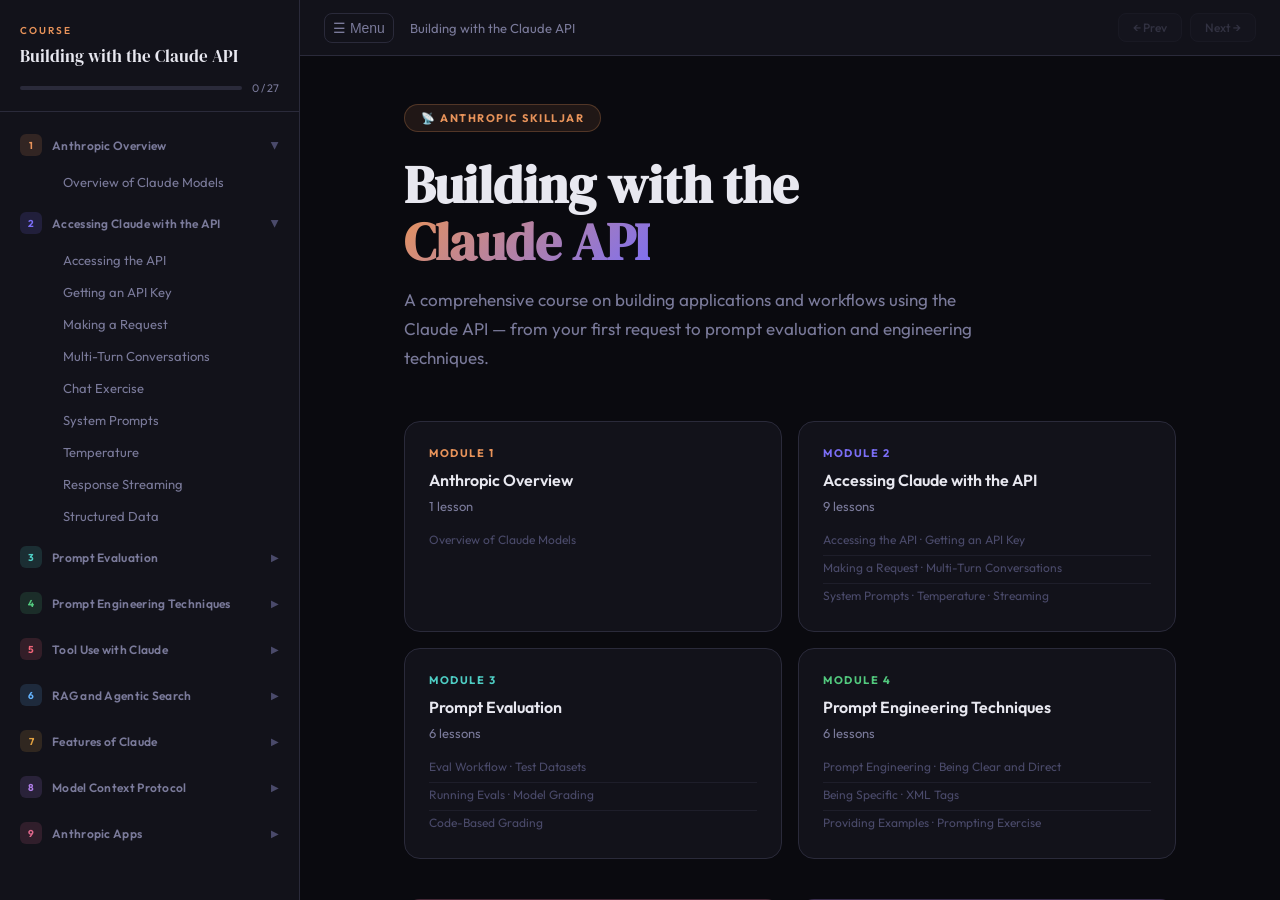
==== commit 0204d652: "Update Learning HTML" ====
--- a/ModulesExplanation.html
+++ b/ModulesExplanation.html
@@ -138,6 +138,9 @@
   .mod-4 .module-number { background: rgba(82,201,126,0.15); color: var(--success); }
   .mod-5 .module-number { background: rgba(240,100,120,0.15); color: #f06478; }
   .mod-6 .module-number { background: rgba(100,180,255,0.15); color: #64b4ff; }
+  .mod-7 .module-number { background: rgba(224,160,64,0.15); color: #e0a040; }
+  .mod-8 .module-number { background: rgba(176,126,232,0.15); color: #b07ee8; }
+  .mod-9 .module-number { background: rgba(224,104,140,0.15); color: #e0688c; }
 
   .module-label {
     font-size: 12px;
@@ -184,6 +187,9 @@
   .mod-4 .lesson-item.active { border-left-color: var(--success); }
   .mod-5 .lesson-item.active { border-left-color: #f06478; }
   .mod-6 .lesson-item.active { border-left-color: #64b4ff; }
+  .mod-7 .lesson-item.active { border-left-color: #e0a040; }
+  .mod-8 .lesson-item.active { border-left-color: #b07ee8; }
+  .mod-9 .lesson-item.active { border-left-color: #e0688c; }
     width: 6px;
     height: 6px;
     border-radius: 50%;
@@ -301,6 +307,9 @@
   .tag-m4 { background: rgba(82,201,126,0.1); color: var(--success); border: 1px solid rgba(82,201,126,0.2); }
   .tag-m5 { background: rgba(240,100,120,0.1); color: #f06478; border: 1px solid rgba(240,100,120,0.2); }
   .tag-m6 { background: rgba(100,180,255,0.1); color: #64b4ff; border: 1px solid rgba(100,180,255,0.2); }
+  .tag-m7 { background: rgba(224,160,64,0.1); color: #e0a040; border: 1px solid rgba(224,160,64,0.2); }
+  .tag-m8 { background: rgba(176,126,232,0.1); color: #b07ee8; border: 1px solid rgba(176,126,232,0.2); }
+  .tag-m9 { background: rgba(224,104,140,0.1); color: #e0688c; border: 1px solid rgba(224,104,140,0.2); }
     font-family: 'DM Serif Display', serif;
     font-size: 38px;
     line-height: 1.15;
@@ -819,6 +828,60 @@
         <div class="lesson-item" onclick="showLesson('m6l5')" data-id="m6l5"><div class="lesson-dot"></div>Implementing the RAG Flow</div>
         <div class="lesson-item" onclick="showLesson('m6l6')" data-id="m6l6"><div class="lesson-dot"></div>BM25 Lexical Search</div>
         <div class="lesson-item" onclick="showLesson('m6l7')" data-id="m6l7"><div class="lesson-dot"></div>Multi-Index RAG Pipeline</div>
+      </div>
+    </div>
+
+    <!-- Module 7 -->
+    <div class="module-group mod-7" data-module="7">
+      <div class="module-header" onclick="toggleModule(this)">
+        <div class="module-number">7</div>
+        <div class="module-label">Features of Claude</div>
+        <div class="module-chevron">&#x25B6;</div>
+      </div>
+      <div class="lesson-list">
+        <div class="lesson-item" onclick="showLesson('m7l1')" data-id="m7l1"><div class="lesson-dot"></div>Extended Thinking</div>
+        <div class="lesson-item" onclick="showLesson('m7l2')" data-id="m7l2"><div class="lesson-dot"></div>Image Support</div>
+        <div class="lesson-item" onclick="showLesson('m7l3')" data-id="m7l3"><div class="lesson-dot"></div>PDF Support</div>
+        <div class="lesson-item" onclick="showLesson('m7l4')" data-id="m7l4"><div class="lesson-dot"></div>Citations</div>
+        <div class="lesson-item" onclick="showLesson('m7l5')" data-id="m7l5"><div class="lesson-dot"></div>Prompt Caching</div>
+        <div class="lesson-item" onclick="showLesson('m7l6')" data-id="m7l6"><div class="lesson-dot"></div>Code Execution and Files API</div>
+      </div>
+    </div>
+
+    <!-- Module 8 -->
+    <div class="module-group mod-8" data-module="8">
+      <div class="module-header" onclick="toggleModule(this)">
+        <div class="module-number">8</div>
+        <div class="module-label">Model Context Protocol</div>
+        <div class="module-chevron">&#x25B6;</div>
+      </div>
+      <div class="lesson-list">
+        <div class="lesson-item" onclick="showLesson('m8l1')" data-id="m8l1"><div class="lesson-dot"></div>Introducing MCP</div>
+        <div class="lesson-item" onclick="showLesson('m8l2')" data-id="m8l2"><div class="lesson-dot"></div>MCP Clients</div>
+        <div class="lesson-item" onclick="showLesson('m8l3')" data-id="m8l3"><div class="lesson-dot"></div>Project Setup</div>
+        <div class="lesson-item" onclick="showLesson('m8l4')" data-id="m8l4"><div class="lesson-dot"></div>Defining Tools with MCP</div>
+        <div class="lesson-item" onclick="showLesson('m8l5')" data-id="m8l5"><div class="lesson-dot"></div>The Server Inspector</div>
+        <div class="lesson-item" onclick="showLesson('m8l6')" data-id="m8l6"><div class="lesson-dot"></div>Implementing a Client</div>
+        <div class="lesson-item" onclick="showLesson('m8l7')" data-id="m8l7"><div class="lesson-dot"></div>Defining Resources</div>
+        <div class="lesson-item" onclick="showLesson('m8l8')" data-id="m8l8"><div class="lesson-dot"></div>Accessing Resources</div>
+        <div class="lesson-item" onclick="showLesson('m8l9')" data-id="m8l9"><div class="lesson-dot"></div>Defining Prompts</div>
+        <div class="lesson-item" onclick="showLesson('m8l10')" data-id="m8l10"><div class="lesson-dot"></div>Prompts in the Client</div>
+        <div class="lesson-item" onclick="showLesson('m8l11')" data-id="m8l11"><div class="lesson-dot"></div>MCP Review</div>
+      </div>
+    </div>
+
+    <!-- Module 9 -->
+    <div class="module-group mod-9" data-module="9">
+      <div class="module-header" onclick="toggleModule(this)">
+        <div class="module-number">9</div>
+        <div class="module-label">Anthropic Apps</div>
+        <div class="module-chevron">&#x25B6;</div>
+      </div>
+      <div class="lesson-list">
+        <div class="lesson-item" onclick="showLesson('m9l1')" data-id="m9l1"><div class="lesson-dot"></div>Anthropic Apps</div>
+        <div class="lesson-item" onclick="showLesson('m9l2')" data-id="m9l2"><div class="lesson-dot"></div>Claude Code Setup</div>
+        <div class="lesson-item" onclick="showLesson('m9l3')" data-id="m9l3"><div class="lesson-dot"></div>Claude Code in Action</div>
+        <div class="lesson-item" onclick="showLesson('m9l4')" data-id="m9l4"><div class="lesson-dot"></div>Enhancements with MCP Servers</div>
       </div>
     </div>
   </div>
@@ -887,6 +950,30 @@
     </div>
 
     <div class="module-cards fade-in" style="grid-template-columns: repeat(2, 1fr); margin-top:0">
+      <div class="module-card" style="border-color: rgba(224,104,140,0.25); cursor:pointer" onclick="showLesson('m9l1')">
+        <div class="card-num" style="color:#e0688c">Module 9</div>
+        <div class="card-title">Anthropic Apps</div>
+        <div class="card-count">4 lessons (in progress)</div>
+        <div class="card-lessons">
+          <div class="card-lesson-item">Apps &#x00b7; Setup &#x00b7; In Action &#x00b7; MCP Enhancements</div>
+        </div>
+      </div>
+      <div class="module-card" style="border-color: rgba(176,126,232,0.25); cursor:pointer" onclick="showLesson('m8l1')">
+        <div class="card-num" style="color:#b07ee8">Module 8</div>
+        <div class="card-title">Model Context Protocol</div>
+        <div class="card-count">11 lessons</div>
+        <div class="card-lessons">
+          <div class="card-lesson-item">MCP Intro &#x00b7; Clients &#x00b7; Setup &#x00b7; Tools &#x00b7; Inspector &#x00b7; Client &#x00b7; Resources &#x00b7; Access &#x00b7; Prompts &#x00b7; Prompts in Client</div>
+        </div>
+      </div>
+      <div class="module-card" style="border-color: rgba(224,160,64,0.25); cursor:pointer" onclick="showLesson('m7l1')">
+        <div class="card-num" style="color:#e0a040">Module 7</div>
+        <div class="card-title">Features of Claude</div>
+        <div class="card-count">6 lessons (in progress)</div>
+        <div class="card-lessons">
+          <div class="card-lesson-item">Extended Thinking &#x00b7; Image Support</div>
+        </div>
+      </div>
       <div class="module-card" style="border-color: rgba(100,180,255,0.25); cursor:pointer" onclick="showLesson('m6l1')">
         <div class="card-num" style="color:#64b4ff">Module 6</div>
         <div class="card-title">RAG and Agentic Search</div>
@@ -4281,6 +4368,1633 @@
 </div>`
   },
 
+  m7l1: {
+    module: 7, title: 'Extended Thinking',
+    tag: 'Module 7 · Lesson 1', tagClass: 'tag-m7',
+    subtitle: 'Give Claude time to reason before responding. Thinking tokens improve accuracy on complex tasks but add cost and latency.',
+    content: `
+<div class="content-body">
+<h3>What Extended Thinking Does</h3>
+<p>Extended thinking lets Claude reason through a problem step-by-step before generating its final response. The thinking process is visible in the response as a separate block, so you can see how Claude arrived at its answer.</p>
+
+<div class="flow">
+  <div class="flow-step">Your prompt</div><div class="flow-arrow">&#x2192;</div>
+  <div class="flow-step">Thinking block (reasoning)</div><div class="flow-arrow">&#x2192;</div>
+  <div class="flow-step">Text block (final answer)</div>
+</div>
+
+<h3>When to Use It</h3>
+<p>Extended thinking is not a default &#x2014; it is an optimization for complex tasks where prompt engineering alone fails to achieve the desired accuracy. Use prompt evals to determine whether it is actually needed before enabling it.</p>
+
+<div class="table-wrap"><table>
+<thead><tr><th>Enable when</th><th>Skip when</th></tr></thead>
+<tbody>
+<tr><td>Complex multi-step reasoning</td><td>Simple factual queries</td></tr>
+<tr><td>Prompt optimization has plateaued</td><td>Good results with standard prompts</td></tr>
+<tr><td>Accuracy is critical and latency is acceptable</td><td>Speed is the priority</td></tr>
+</tbody>
+</table></div>
+
+<h3>Implementation</h3>
+<div class="code-block">
+<div class="code-header"><span class="code-lang">python</span></div>
+<pre>response = client.messages.create(
+    model=model,
+    max_tokens=5000,
+    thinking={
+        "type": "enabled",
+        "budget_tokens": 1024    # Minimum 1024 tokens for thinking
+    },
+    messages=[{"role": "user", "content": "Solve this step by step..."}]
+)</pre>
+</div>
+
+<h3>Key Constraints</h3>
+<ul>
+<li><strong>Minimum budget:</strong> <code>budget_tokens</code> must be at least 1024</li>
+<li><strong>max_tokens must exceed budget:</strong> if budget is 1024, max_tokens must be at least 1025 to leave room for the actual response</li>
+<li><strong>Cost:</strong> thinking tokens are billed just like output tokens</li>
+</ul>
+
+<h3>Response Structure</h3>
+<div class="code-block">
+<div class="code-header"><span class="code-lang">python</span></div>
+<pre># Response contains two block types
+for block in response.content:
+    if block.type == "thinking":
+        print("Reasoning:", block.thinking)
+        # Also contains block.signature (cryptographic hash)
+    elif block.type == "text":
+        print("Answer:", block.text)</pre>
+</div>
+
+<p>The <strong>signature</strong> on thinking blocks is a cryptographic hash that prevents tampering with the reasoning text. This is a safety measure &#x2014; it ensures the thinking content was produced by Claude, not modified after the fact.</p>
+
+<h3>Redacted Thinking Blocks</h3>
+<p>Occasionally, thinking content gets flagged by Claude&#x27;s safety systems. In these cases, the thinking text is encrypted rather than shown in plain text. The redacted block is still included in the response so that conversation continuity is preserved &#x2014; Claude can reference its own reasoning in follow-up turns without losing context.</p>
+
+<div class="insight">
+<div class="insight-label">Budget vs actual usage</div>
+<div class="insight-text">The <code>budget_tokens</code> parameter sets the maximum thinking tokens, not a target. Claude may use fewer if the problem is straightforward. You are only charged for tokens actually generated, but setting a higher budget does not force Claude to think longer &#x2014; it just allows it to if needed.</div>
+</div>
+
+<div class="callout callout-matters">
+<div class="callout-icon">&#x1F4A1;</div>
+<div class="callout-content">
+<div class="callout-label">Why This Matters</div>
+<div class="callout-text">Extended thinking is the last lever to pull when prompt engineering has been exhausted. It trades cost and latency for accuracy on genuinely hard problems. The key discipline is to measure first (with evals) rather than enabling it by default &#x2014; for most tasks, a well-engineered prompt without thinking is faster, cheaper, and sufficient.</div>
+</div>
+</div>
+</div>`
+  },
+
+  m7l2: {
+    module: 7, title: 'Image Support',
+    tag: 'Module 7 · Lesson 2', tagClass: 'tag-m7',
+    subtitle: 'Claude can analyze images sent as base64 or URLs. Accuracy depends almost entirely on prompt quality, not image quality.',
+    content: `
+<div class="content-body">
+<h3>How Image Input Works</h3>
+<p>Images are sent as special blocks inside user messages, alongside text blocks. You can include up to 100 images per request. Each image consumes tokens based on its pixel dimensions.</p>
+
+<div class="code-block">
+<div class="code-header"><span class="code-lang">python</span></div>
+<pre>import base64
+
+# Read and encode the image
+with open("satellite.png", "rb") as f:
+    image_data = base64.standard_b64encode(f.read()).decode("utf-8")
+
+response = client.messages.create(
+    model=model,
+    max_tokens=1000,
+    messages=[{
+        "role": "user",
+        "content": [
+            {
+                "type": "image",
+                "source": {
+                    "type": "base64",
+                    "media_type": "image/png",
+                    "data": image_data
+                }
+            },
+            {
+                "type": "text",
+                "text": "Analyze this satellite image..."
+            }
+        ]
+    }]
+)</pre>
+</div>
+
+<h3>Image Block Structure</h3>
+<div class="table-wrap"><table>
+<thead><tr><th>Field</th><th>Value</th></tr></thead>
+<tbody>
+<tr><td><code>type</code></td><td><code>"image"</code></td></tr>
+<tr><td><code>source.type</code></td><td><code>"base64"</code> or <code>"url"</code></td></tr>
+<tr><td><code>source.media_type</code></td><td><code>"image/png"</code>, <code>"image/jpeg"</code>, <code>"image/gif"</code>, <code>"image/webp"</code></td></tr>
+<tr><td><code>source.data</code></td><td>Base64-encoded image string (for base64 type)</td></tr>
+</tbody>
+</table></div>
+
+<h3>The Critical Factor: Prompt Quality</h3>
+<p>Simple prompts like "describe this image" produce vague results. Accurate image analysis requires the same prompt engineering techniques used for text: step-by-step instructions, guidelines, examples, and verification steps.</p>
+
+<div class="code-block">
+<div class="code-header"><span class="code-lang">prompt</span></div>
+<pre># Weak prompt (vague results)
+"What do you see in this image?"
+
+# Strong prompt (accurate, structured results)
+"Analyze this satellite image for fire risk. For each factor below,
+assign a score from 1-10 and explain your reasoning:
+1. Tree density within 30 feet of structure
+2. Vehicle/emergency access to property
+3. Roof overhang and material type
+4. Defensible space around buildings
+After scoring each factor, provide an overall risk rating."</pre>
+</div>
+
+<h3>Prompting Techniques for Images</h3>
+<ul>
+<li><strong>Step-by-step analysis</strong> &#x2014; tell Claude exactly what to look for and in what order</li>
+<li><strong>One-shot / multi-shot examples</strong> &#x2014; alternate image + text pairs showing ideal analysis</li>
+<li><strong>Verification steps</strong> &#x2014; ask Claude to double-check its observations</li>
+<li><strong>Structured output</strong> &#x2014; request specific formats (scores, tables, categories)</li>
+</ul>
+
+<h3>Limitations</h3>
+<ul>
+<li>Max 100 images per request</li>
+<li>Size and dimension restrictions apply</li>
+<li>Token cost scales with pixel count (height &#xD7; width)</li>
+</ul>
+
+<div class="insight">
+<div class="insight-label">Images reuse text prompting techniques</div>
+<div class="insight-text">Every technique from Module 4 (being clear and direct, being specific, XML tags, providing examples) applies to image analysis prompts. The image provides the data; the prompt determines how well Claude processes it. A sophisticated prompt with a mediocre image outperforms a simple prompt with a perfect image.</div>
+</div>
+
+<div class="callout callout-matters">
+<div class="callout-icon">&#x1F4A1;</div>
+<div class="callout-content">
+<div class="callout-label">Why This Matters</div>
+<div class="callout-text">Image support turns Claude into a visual analysis tool &#x2014; satellite imagery assessment, document scanning, UI screenshot review, chart interpretation. The implementation is minimal (base64 encode + image block), but the real work is in the prompt. Treat image prompts with the same rigor as text prompts: structured instructions, examples, and evaluation.</div>
+</div>
+</div>
+</div>`
+  },
+
+  m7l3: {
+    module: 7, title: 'PDF Support',
+    tag: 'Module 7 · Lesson 3', tagClass: 'tag-m7',
+    subtitle: 'Claude reads PDFs directly using the same pattern as images. Swap the block type to "document" and the media type to "application/pdf" &#x2014; everything else stays the same.',
+    content: `
+<div class="content-body">
+<h3>How PDF Input Works</h3>
+<p>PDF support follows the exact same code pattern as image support. The only differences are the block type, media type, and variable naming:</p>
+
+<div class="table-wrap"><table>
+<thead><tr><th></th><th>Image</th><th>PDF</th></tr></thead>
+<tbody>
+<tr><td>Block type</td><td><code>"image"</code></td><td><code>"document"</code></td></tr>
+<tr><td>Media type</td><td><code>"image/png"</code></td><td><code>"application/pdf"</code></td></tr>
+<tr><td>Source type</td><td><code>"base64"</code></td><td><code>"base64"</code></td></tr>
+</tbody>
+</table></div>
+
+<h3>Implementation</h3>
+<div class="code-block">
+<div class="code-header"><span class="code-lang">python</span></div>
+<pre>import base64
+
+with open("report.pdf", "rb") as f:
+    file_data = base64.standard_b64encode(f.read()).decode("utf-8")
+
+response = client.messages.create(
+    model=model,
+    max_tokens=2000,
+    messages=[{
+        "role": "user",
+        "content": [
+            {
+                "type": "document",
+                "source": {
+                    "type": "base64",
+                    "media_type": "application/pdf",
+                    "data": file_data
+                }
+            },
+            {
+                "type": "text",
+                "text": "Summarize the key findings in this report."
+            }
+        ]
+    }]
+)</pre>
+</div>
+
+<h3>What Claude Can Extract from PDFs</h3>
+<ul>
+<li><strong>Text</strong> &#x2014; body content, headers, footnotes</li>
+<li><strong>Images</strong> &#x2014; embedded charts, diagrams, photos</li>
+<li><strong>Tables</strong> &#x2014; structured data within the document</li>
+<li><strong>Charts</strong> &#x2014; visual data representations</li>
+<li><strong>Mixed content</strong> &#x2014; combinations of all the above in a single pass</li>
+</ul>
+
+<h3>PDF vs Image: When to Use Which</h3>
+<div class="table-wrap"><table>
+<thead><tr><th>Use PDF input when</th><th>Use image input when</th></tr></thead>
+<tbody>
+<tr><td>You have a PDF file with text + visuals</td><td>You have a standalone image (photo, screenshot)</td></tr>
+<tr><td>You need text extraction from documents</td><td>You need visual analysis (object detection, scene description)</td></tr>
+<tr><td>Working with reports, contracts, papers</td><td>Working with satellite imagery, UI screenshots, photos</td></tr>
+</tbody>
+</table></div>
+
+<div class="insight">
+<div class="insight-label">One pattern, two input types</div>
+<div class="insight-text">If you already have image input working, PDF support is a three-field change: <code>type</code>, <code>media_type</code>, and the variable name. The message structure, base64 encoding, and prompt patterns are identical. Claude handles the PDF parsing internally.</div>
+</div>
+
+<div class="callout callout-matters">
+<div class="callout-icon">&#x1F4A1;</div>
+<div class="callout-content">
+<div class="callout-label">Why This Matters</div>
+<div class="callout-text">PDF support makes Claude a comprehensive document analysis tool. Rather than pre-processing PDFs through separate OCR or extraction libraries, you send the raw file and Claude reads text, images, tables, and charts in a single request. For applications that process contracts, reports, or research papers, this eliminates an entire preprocessing pipeline.</div>
+</div>
+</div>
+</div>`
+  },
+
+  m7l4: {
+    module: 7, title: 'Citations',
+    tag: 'Module 7 · Lesson 4', tagClass: 'tag-m7',
+    subtitle: 'Enable citations so Claude shows exactly where its answers come from &#x2014; by page number for PDFs, by character position for plain text.',
+    content: `
+<div class="content-body">
+<h3>What Citations Do</h3>
+<p>When citations are enabled, Claude links its statements back to specific locations in the source documents you provided. Instead of appearing to answer from memory, Claude shows the exact page or text position that supports each claim.</p>
+
+<h3>Two Citation Types</h3>
+<div class="table-wrap"><table>
+<thead><tr><th>Type</th><th>Source</th><th>Location data</th></tr></thead>
+<tbody>
+<tr><td><code>citation_page_location</code></td><td>PDF documents</td><td>Document index, title, start page, end page, cited text</td></tr>
+<tr><td><code>citation_char_location</code></td><td>Plain text</td><td>Character start/end position in the text block</td></tr>
+</tbody>
+</table></div>
+
+<h3>Implementation</h3>
+<p>Two additions to your request: enable citations and add a title to identify the source document.</p>
+
+<div class="code-block">
+<div class="code-header"><span class="code-lang">python</span></div>
+<pre>response = client.messages.create(
+    model=model,
+    max_tokens=2000,
+    citations={"enabled": True},       # Enable citations
+    messages=[{
+        "role": "user",
+        "content": [
+            {
+                "type": "document",
+                "source": {
+                    "type": "base64",
+                    "media_type": "application/pdf",
+                    "data": file_data
+                },
+                "title": "Q3 Financial Report"   # Identify the source
+            },
+            {
+                "type": "text",
+                "text": "What were the key revenue figures?"
+            }
+        ]
+    }]
+)</pre>
+</div>
+
+<h3>Response Structure</h3>
+<p>With citations enabled, the response content contains text blocks that may include a <code>citations</code> array with location data:</p>
+
+<div class="code-block">
+<div class="code-header"><span class="code-lang">python</span></div>
+<pre>for block in response.content:
+    if block.type == "text":
+        print(block.text)
+        
+        # Check for citations attached to this text block
+        if hasattr(block, "citations") and block.citations:
+            for cite in block.citations:
+                if cite.type == "citation_page_location":
+                    print(f"  Source: {cite.document_title}")
+                    print(f"  Pages: {cite.start_page}-{cite.end_page}")
+                    print(f"  Cited: {cite.cited_text}")
+                elif cite.type == "citation_char_location":
+                    print(f"  Chars: {cite.start_char_index}-{cite.end_char_index}")</pre>
+</div>
+
+<h3>Works with Both PDFs and Plain Text</h3>
+<p>Citations work with any source document you provide &#x2014; PDFs get page-level citations, plain text gets character-position citations. You can also provide a <code>title</code> field on plain text blocks to help identify sources when multiple documents are included.</p>
+
+<h3>Building a Citation UI</h3>
+<p>The citation data enables rich UI patterns: hovering over a claim shows the source document, page number, and exact quoted text in a popup or sidebar. This gives users a way to verify every statement Claude makes rather than trusting it at face value.</p>
+
+<div class="insight">
+<div class="insight-label">Citations require source documents</div>
+<div class="insight-text">Citations only work when you include source documents in the request (PDFs or text blocks). If Claude answers from its training data without a provided source, there is nothing to cite. Citations are for document-grounded Q&#x26;A, not general knowledge questions.</div>
+</div>
+
+<div class="callout callout-matters">
+<div class="callout-icon">&#x1F4A1;</div>
+<div class="callout-content">
+<div class="callout-label">Why This Matters</div>
+<div class="callout-text">Citations turn Claude from an oracle into a transparent research assistant. Users can verify answers against the original source, which is essential for high-stakes use cases like legal analysis, financial reporting, or medical research. The implementation cost is minimal &#x2014; two fields added to the request &#x2014; but the trust improvement is significant.</div>
+</div>
+</div>
+</div>`
+  },
+
+  m7l5: {
+    module: 7, title: 'Prompt Caching',
+    tag: 'Module 7 · Lesson 5', tagClass: 'tag-m7',
+    subtitle: 'Reuse computational work across requests by caching tools, system prompts, and static message content. Speeds up responses and cuts costs.',
+    content: `
+<div class="content-body">
+<h3>The Problem</h3>
+<p>Every request to Claude involves processing input (tokenization, internal data structures, calculations) before generating output. Normally, all that processing work is discarded after the response. If the next request contains the same tool schemas, system prompt, and earlier messages, Claude repeats all the same work from scratch.</p>
+
+<h3>How Caching Works</h3>
+<div class="flow">
+  <div class="flow-step">Request 1</div><div class="flow-arrow">&#x2192;</div>
+  <div class="flow-step">Process + cache</div><div class="flow-arrow">&#x2192;</div>
+  <div class="flow-step">Generate response</div>
+</div>
+<div class="flow" style="margin-top:4px">
+  <div class="flow-step">Request 2 (same input)</div><div class="flow-arrow">&#x2192;</div>
+  <div class="flow-step">Read from cache</div><div class="flow-arrow">&#x2192;</div>
+  <div class="flow-step">Generate response (faster)</div>
+</div>
+
+<h3>Cache Rules</h3>
+<div class="table-wrap"><table>
+<thead><tr><th>Rule</th><th>Detail</th></tr></thead>
+<tbody>
+<tr><td>Duration</td><td>1 hour max</td></tr>
+<tr><td>Activation</td><td>Manual &#x2014; add <code>cache_control</code> breakpoints to message blocks</td></tr>
+<tr><td>Scope</td><td>Everything up to and including the breakpoint gets cached</td></tr>
+<tr><td>Invalidation</td><td>Any change before a breakpoint invalidates that entire cache layer</td></tr>
+<tr><td>Max breakpoints</td><td>4 per request</td></tr>
+<tr><td>Min content size</td><td>1024 tokens required for content to be cached</td></tr>
+<tr><td>Processing order</td><td>Tools &#x2192; system prompt &#x2192; messages</td></tr>
+</tbody>
+</table></div>
+
+<h3>Longhand vs Shorthand Content</h3>
+<p>Caching requires longhand content blocks (with <code>cache_control</code>). Shorthand strings cannot carry cache metadata:</p>
+
+<div class="code-block">
+<div class="code-header"><span class="code-lang">python</span></div>
+<pre># Shorthand &#x2014; cannot add cache control
+system = "You are a helpful assistant"
+
+# Longhand &#x2014; required for caching
+system = [{
+    "type": "text",
+    "text": "You are a helpful assistant",
+    "cache_control": {"type": "ephemeral"}
+}]</pre>
+</div>
+
+<h3>Implementation: Caching Tools + System Prompt</h3>
+<div class="code-block">
+<div class="code-header"><span class="code-lang">python</span></div>
+<pre>def chat_with_caching(messages, tools, system_prompt):
+    # Cache tool schemas: add cache_control to the LAST tool
+    cached_tools = [t for t in tools]            # Shallow copy
+    last_tool = dict(cached_tools[-1])           # Clone last tool
+    last_tool["cache_control"] = {"type": "ephemeral"}
+    cached_tools[-1] = last_tool
+
+    # Cache system prompt: wrap in longhand with cache_control
+    cached_system = [{
+        "type": "text",
+        "text": system_prompt,
+        "cache_control": {"type": "ephemeral"}
+    }]
+
+    return client.messages.create(
+        model=model,
+        max_tokens=2000,
+        tools=cached_tools,
+        system=cached_system,
+        messages=messages
+    )</pre>
+</div>
+
+<div class="insight">
+<div class="insight-label">Clone before modifying</div>
+<div class="insight-text">Always clone tool schemas before adding <code>cache_control</code>. Modifying the original schema objects means the cache metadata leaks into your source data, which can cause issues if those schemas are reused elsewhere in your code.</div>
+</div>
+
+<h3>Token Usage Patterns</h3>
+<div class="table-wrap"><table>
+<thead><tr><th>Field</th><th>Meaning</th></tr></thead>
+<tbody>
+<tr><td><code>cache_creation_input_tokens</code></td><td>Tokens written to cache (first request)</td></tr>
+<tr><td><code>cache_read_input_tokens</code></td><td>Tokens retrieved from cache (subsequent requests)</td></tr>
+<tr><td><code>input_tokens</code></td><td>Tokens processed normally (not cached)</td></tr>
+</tbody>
+</table></div>
+
+<p>On the first request, you see <code>cache_creation_input_tokens</code>. On subsequent identical requests, those shift to <code>cache_read_input_tokens</code> &#x2014; faster and cheaper. If only some content matches, you get a partial cache read.</p>
+
+<h3>What to Cache</h3>
+<ul>
+<li><strong>Tool schemas</strong> &#x2014; identical across every request in a tool-using conversation</li>
+<li><strong>System prompts</strong> &#x2014; rarely change between requests</li>
+<li><strong>Static message prefixes</strong> &#x2014; document context that stays the same while user messages change</li>
+</ul>
+
+<div class="callout callout-matters">
+<div class="callout-icon">&#x1F4A1;</div>
+<div class="callout-content">
+<div class="callout-label">Why This Matters</div>
+<div class="callout-text">In any application with tool use or system prompts, the same content gets resent with every request. Prompt caching eliminates the redundant processing cost. The implementation is small (add <code>cache_control</code> to 1&#x2013;2 blocks), but the payoff compounds across every request in a conversation &#x2014; faster responses, lower token bills, and no change to behavior.</div>
+</div>
+</div>
+</div>`
+  },
+
+  m7l6: {
+    module: 7, title: 'Code Execution and the Files API',
+    tag: 'Module 7 · Lesson 6', tagClass: 'tag-m7',
+    subtitle: 'Upload files once via the Files API, then let Claude write and run Python code in isolated Docker containers to analyze them.',
+    content: `
+<div class="content-body">
+<h3>Two Features, One Workflow</h3>
+<p>The Files API and Code Execution solve different problems but work best together: the Files API gets data in, code execution processes it, and the response comes back with results and generated files.</p>
+
+<div class="table-wrap"><table>
+<thead><tr><th>Feature</th><th>What it does</th><th>Implementation effort</th></tr></thead>
+<tbody>
+<tr><td><strong>Files API</strong></td><td>Upload files once, reference by ID in future requests</td><td>Upload call &#x2192; get file ID &#x2192; use ID in messages</td></tr>
+<tr><td><strong>Code Execution</strong></td><td>Claude writes + runs Python in isolated Docker containers</td><td>Include predefined tool schema &#x2014; no custom code needed</td></tr>
+</tbody>
+</table></div>
+
+<h3>Files API</h3>
+<p>Instead of base64-encoding a file into every request, upload it once and reference it by ID:</p>
+
+<div class="code-block">
+<div class="code-header"><span class="code-lang">python</span></div>
+<pre># Upload once
+file_metadata = client.files.create(
+    file=open("sales_data.csv", "rb")
+)
+file_id = file_metadata.id   # Reuse this in future requests</pre>
+</div>
+
+<h3>Code Execution</h3>
+<p>Code execution is a server-side tool &#x2014; Claude writes Python, runs it in a Docker container, interprets results, and can iterate. You just include the tool schema; no implementation needed on your side.</p>
+
+<div class="code-block">
+<div class="code-header"><span class="code-lang">python</span></div>
+<pre>response = client.messages.create(
+    model=model,
+    max_tokens=4096,
+    tools=[{"type": "code_execution_20250522", "name": "code_execution"}],
+    messages=[{
+        "role": "user",
+        "content": [
+            {
+                "type": "container_upload",
+                "file_id": file_id          # File available inside container
+            },
+            {
+                "type": "text",
+                "text": "Analyze this CSV. Show top 5 products by revenue and create a bar chart."
+            }
+        ]
+    }]
+)</pre>
+</div>
+
+<h3>What Happens Inside</h3>
+<div class="flow">
+  <div class="flow-step">Claude reads file</div><div class="flow-arrow">&#x2192;</div>
+  <div class="flow-step">Writes Python code</div><div class="flow-arrow">&#x2192;</div>
+  <div class="flow-step">Executes in Docker</div><div class="flow-arrow">&#x2192;</div>
+  <div class="flow-step">Interprets results</div>
+</div>
+
+<p>Claude can run code multiple times in the same request &#x2014; if the first attempt errors or produces unexpected results, it adjusts and retries. The response contains code blocks, execution output, and a final analysis.</p>
+
+<h3>Generated Files</h3>
+<p>Claude can create files inside the container (plots, reports, processed data). These are returned as file IDs in the response that you can download.</p>
+
+<h3>Key Constraints</h3>
+<ul>
+<li><strong>No network access</strong> &#x2014; Docker containers are isolated; Claude cannot fetch external data from inside the container</li>
+<li><strong>Data goes through Files API</strong> &#x2014; all input data must be uploaded via the Files API and referenced by ID</li>
+<li><strong>Python only</strong> &#x2014; code execution runs Python in the container</li>
+</ul>
+
+<div class="insight">
+<div class="insight-label">Code execution vs tool use</div>
+<div class="insight-text">With regular tools, you write the function and Claude calls it. With code execution, Claude writes and runs its own code. This makes it ideal for ad-hoc analysis where you cannot predict what code will be needed &#x2014; data exploration, custom visualizations, one-off computations.</div>
+</div>
+
+<div class="callout callout-matters">
+<div class="callout-icon">&#x1F4A1;</div>
+<div class="callout-content">
+<div class="callout-label">Why This Matters</div>
+<div class="callout-text">Code execution turns Claude into a data analyst. Upload a CSV, ask a question, and get back code, results, and charts &#x2014; without writing any analysis code yourself. The Files API makes this efficient by uploading data once instead of base64-encoding it into every request. Together, they handle the entire workflow from raw data to actionable insights.</div>
+</div>
+</div>
+</div>`
+  },
+
+  m8l1: {
+    module: 8, title: 'Introducing MCP',
+    tag: 'Module 8 · Lesson 1', tagClass: 'tag-m8',
+    subtitle: 'MCP shifts the tool integration burden from your application to dedicated servers. You connect to tools instead of building them.',
+    content: `
+<div class="content-body">
+<h3>The Problem MCP Solves</h3>
+<p>Building a Claude-powered chatbot that integrates with GitHub requires implementing tool schemas and functions for repositories, pull requests, issues, and projects &#x2014; significant developer effort. Multiply that by every service you want to integrate (Slack, Jira, AWS, databases), and tool maintenance becomes a major burden.</p>
+
+<h3>What MCP Is</h3>
+<p>Model Context Protocol is a communication layer that connects your application to <strong>MCP servers</strong> &#x2014; dedicated servers that wrap external services into ready-to-use tools, resources, and prompts. Instead of writing tool schemas and functions yourself, the MCP server handles both.</p>
+
+<div class="flow">
+  <div class="flow-step">Your app</div><div class="flow-arrow">&#x2192;</div>
+  <div class="flow-step">MCP client</div><div class="flow-arrow">&#x2192;</div>
+  <div class="flow-step">MCP server</div><div class="flow-arrow">&#x2192;</div>
+  <div class="flow-step">External service</div>
+</div>
+
+<h3>MCP Server Components</h3>
+<div class="table-wrap"><table>
+<thead><tr><th>Component</th><th>What it provides</th><th>Analogy</th></tr></thead>
+<tbody>
+<tr><td><strong>Tools</strong></td><td>Actions Claude can call (create issue, send message)</td><td>Same as Module 5 tool use, but server-defined</td></tr>
+<tr><td><strong>Resources</strong></td><td>Data the client can read (document contents, lists)</td><td>Like a read-only API endpoint</td></tr>
+<tr><td><strong>Prompts</strong></td><td>Pre-built prompt templates for common tasks</td><td>Tested recipes for the server&#x27;s domain</td></tr>
+</tbody>
+</table></div>
+
+<h3>Common Questions</h3>
+
+<p><strong>Who creates MCP servers?</strong> Anyone &#x2014; but service providers often create official implementations. AWS, GitHub, and others maintain MCP servers for their platforms.</p>
+
+<p><strong>MCP vs direct API calls?</strong> MCP eliminates the need to author tool schemas and implement tool functions yourself. The server handles both.</p>
+
+<p><strong>MCP vs tool use?</strong> They are complementary. Tool use is the mechanism (Claude calls a function); MCP determines who maintains that function (the server, not you).</p>
+
+<h3>MCP vs Manual Tool Use</h3>
+<div class="table-wrap"><table>
+<thead><tr><th></th><th>Manual tool use (Module 5)</th><th>MCP</th></tr></thead>
+<tbody>
+<tr><td>Tool schemas</td><td>You write them</td><td>Server provides them</td></tr>
+<tr><td>Tool functions</td><td>You implement them</td><td>Server executes them</td></tr>
+<tr><td>Maintenance</td><td>You maintain them</td><td>Server maintainer handles updates</td></tr>
+<tr><td>Flexibility</td><td>Full control</td><td>Limited to what server exposes</td></tr>
+</tbody>
+</table></div>
+
+<div class="callout callout-matters">
+<div class="callout-icon">&#x1F4A1;</div>
+<div class="callout-content">
+<div class="callout-label">Why This Matters</div>
+<div class="callout-text">MCP is what makes tool use scale. Building one or two custom tools is manageable; integrating with ten services is not. MCP shifts the integration burden to server maintainers who specialize in their service, letting you focus on your application logic rather than writing and updating tool schemas for every external API.</div>
+</div>
+</div>
+</div>`
+  },
+
+  m8l2: {
+    module: 8, title: 'MCP Clients',
+    tag: 'Module 8 · Lesson 2', tagClass: 'tag-m8',
+    subtitle: 'The MCP client sits between your server and the MCP server, relaying tool lists and executing tool calls through a standardized message protocol.',
+    content: `
+<div class="content-body">
+<h3>What the Client Does</h3>
+<p>The MCP client is the communication interface between your application and an MCP server. It handles two things: discovering what tools the server offers, and executing those tools when Claude requests them.</p>
+
+<h3>Transport Agnostic</h3>
+<p>MCP clients and servers can communicate over multiple protocols &#x2014; standard I/O (stdio), HTTP, or WebSockets. The most common setup is stdio, where client and server run on the same machine and communicate through standard input/output.</p>
+
+<h3>The Four Message Types</h3>
+<div class="table-wrap"><table>
+<thead><tr><th>Message</th><th>Direction</th><th>Purpose</th></tr></thead>
+<tbody>
+<tr><td><code>list_tools</code> request</td><td>Client &#x2192; Server</td><td>Ask what tools are available</td></tr>
+<tr><td><code>list_tools</code> result</td><td>Server &#x2192; Client</td><td>Return the tool list</td></tr>
+<tr><td><code>call_tool</code> request</td><td>Client &#x2192; Server</td><td>Execute a specific tool with arguments</td></tr>
+<tr><td><code>call_tool</code> result</td><td>Server &#x2192; Client</td><td>Return the tool execution result</td></tr>
+</tbody>
+</table></div>
+
+<h3>Full Request Flow</h3>
+<div class="code-block">
+<div class="code-header"><span class="code-lang">flow</span></div>
+<pre> 1. User asks question
+ 2. Your server asks MCP client for tool list
+ 3. MCP client sends list_tools request to MCP server
+ 4. MCP server responds with available tools
+ 5. Your server sends query + tools to Claude
+ 6. Claude requests a tool call
+ 7. Your server asks MCP client to execute tool
+ 8. MCP client sends call_tool request to MCP server
+ 9. MCP server executes tool (e.g., GitHub API call)
+10. Result flows back: MCP server &#x2192; client &#x2192; server &#x2192; Claude &#x2192; user</pre>
+</div>
+
+<h3>How It Connects to Module 5</h3>
+<p>The flow is identical to the tool use loop from Module 5. The only difference is <em>where</em> the tools come from and <em>who</em> executes them:</p>
+
+<div class="table-wrap"><table>
+<thead><tr><th></th><th>Module 5 (manual)</th><th>Module 8 (MCP)</th></tr></thead>
+<tbody>
+<tr><td>Tool definitions</td><td>You write JSON schemas</td><td>MCP client fetches from server</td></tr>
+<tr><td>Tool execution</td><td>Your run_tool function</td><td>MCP client delegates to server</td></tr>
+<tr><td>Conversation loop</td><td>Same while loop</td><td>Same while loop</td></tr>
+</tbody>
+</table></div>
+
+<div class="insight">
+<div class="insight-label">Same loop, different plumbing</div>
+<div class="insight-text">If you built the tool use system in Module 5, you already understand the architecture. MCP replaces two pieces &#x2014; where you get tool schemas and where tool calls execute &#x2014; but the conversation loop with Claude stays exactly the same.</div>
+</div>
+
+<div class="callout callout-matters">
+<div class="callout-icon">&#x1F4A1;</div>
+<div class="callout-content">
+<div class="callout-label">Why This Matters</div>
+<div class="callout-text">The MCP client is a thin layer, but it is the critical connection point. Your application never talks to the MCP server directly &#x2014; the client handles protocol details, message formatting, and result parsing. Understanding the four message types and the 10-step flow is enough to work with any MCP server, regardless of what service it wraps.</div>
+</div>
+</div>
+</div>`
+  },
+
+  m8l3: {
+    module: 8, title: 'Project Setup',
+    tag: 'Module 8 · Lesson 3', tagClass: 'tag-m8',
+    subtitle: 'A CLI chatbot project that implements both an MCP client and server &#x2014; building both sides to understand how they connect.',
+    content: `
+<div class="content-body">
+<h3>What You Are Building</h3>
+<p>A command-line chatbot that uses MCP to read and edit a collection of in-memory documents. The project has three components:</p>
+
+<div class="table-wrap"><table>
+<thead><tr><th>Component</th><th>Role</th></tr></thead>
+<tbody>
+<tr><td><strong>MCP server</strong></td><td>Exposes 2 tools: read document and update document</td></tr>
+<tr><td><strong>MCP client</strong></td><td>Connects to the server, relays tool lists and executes calls</td></tr>
+<tr><td><strong>Document collection</strong></td><td>Fake documents stored in memory (not files on disk)</td></tr>
+</tbody>
+</table></div>
+
+<div class="insight">
+<div class="insight-label">Educational setup</div>
+<div class="insight-text">In real projects you typically implement either a client <em>or</em> a server, not both. This project builds both sides so you can see the full round-trip from tool definition to tool execution.</div>
+</div>
+
+<h3>Setup Process</h3>
+<div class="code-block">
+<div class="code-header"><span class="code-lang">bash</span></div>
+<pre># 1. Download and extract starter code
+unzip CLI_project.zip
+cd CLI_project
+
+# 2. Open in your editor and follow readme.md
+
+# 3. Add your API key
+echo &#x27;ANTHROPIC_API_KEY="sk-ant-..."&#x27; > .env
+
+# 4. Install dependencies
+pip install -r requirements.txt   # or: uv sync
+
+# 5. Run the project
+python main.py                    # or: uv run main.py
+
+# 6. Test with a chat prompt
+&gt; Hello, what can you do?</pre>
+</div>
+
+<h3>What to Expect</h3>
+<p>After setup, you have a working chat interface that responds to basic queries. No MCP features are connected yet &#x2014; the remaining lessons add tools, resources, and prompts one at a time.</p>
+
+<h3>Project File Structure</h3>
+<div class="code-block">
+<div class="code-header"><span class="code-lang">text</span></div>
+<pre>CLI_project/
+  main.py          # Chat loop + Claude integration
+  client.py        # MCP client (you will build out)
+  server.py        # MCP server (you will build out)
+  documents.py     # In-memory document collection
+  .env             # API key (git-ignored)
+  readme.md        # Setup directions</pre>
+</div>
+
+<div class="callout callout-matters">
+<div class="callout-icon">&#x1F4A1;</div>
+<div class="callout-content">
+<div class="callout-label">Why This Matters</div>
+<div class="callout-text">This project is the hands-on foundation for the rest of Module 8. Each subsequent lesson adds a specific MCP capability &#x2014; server tools, the inspector, client implementation, resources, and prompts &#x2014; building on this scaffolding. Getting the setup right means every following lesson slots in cleanly.</div>
+</div>
+</div>
+</div>`
+  },
+
+  m8l4: {
+    module: 8, title: 'Defining Tools with MCP',
+    tag: 'Module 8 · Lesson 4', tagClass: 'tag-m8',
+    subtitle: 'The MCP Python SDK auto-generates JSON tool schemas from decorated Python functions &#x2014; no manual schema writing required.',
+    content: `
+<div class="content-body">
+<h3>The Key Advantage</h3>
+<p>In Module 5, you wrote JSON schemas by hand for every tool. With the MCP Python SDK, you decorate a Python function and the SDK generates the schema automatically from the function signature, type hints, and Field descriptions.</p>
+
+<h3>Implementation Pattern</h3>
+<div class="code-block">
+<div class="code-header"><span class="code-lang">python</span></div>
+<pre>from pydantic import Field
+from mcp.server import Server
+
+mcp = Server("doc-server")
+
+@mcp.tool(name="read_doc_contents", description="Read the contents of a document by its ID")
+async def read_doc_contents(
+    doc_id: str = Field(description="The unique identifier of the document to read")
+) -> str:
+    if doc_id not in docs:
+        raise ValueError(f"Document {doc_id} not found")
+    return docs[doc_id]
+
+
+@mcp.tool(name="edit_document", description="Edit a document by replacing old text with new text")
+async def edit_document(
+    doc_id: str = Field(description="The document ID to edit"),
+    old_string: str = Field(description="The exact text to find and replace"),
+    new_string: str = Field(description="The replacement text")
+) -> str:
+    if doc_id not in docs:
+        raise ValueError(f"Document {doc_id} not found")
+    docs[doc_id] = docs[doc_id].replace(old_string, new_string)
+    return f"Document {doc_id} updated successfully"</pre>
+</div>
+
+<h3>How It Maps</h3>
+<div class="table-wrap"><table>
+<thead><tr><th>Python element</th><th>Generated schema field</th></tr></thead>
+<tbody>
+<tr><td><code>@mcp.tool(name=...)</code></td><td>Tool name</td></tr>
+<tr><td><code>@mcp.tool(description=...)</code></td><td>Tool description</td></tr>
+<tr><td>Function parameters + type hints</td><td><code>input_schema</code> properties + types</td></tr>
+<tr><td><code>Field(description=...)</code></td><td>Parameter descriptions in schema</td></tr>
+<tr><td><code>raise ValueError</code></td><td>Error message returned to Claude</td></tr>
+</tbody>
+</table></div>
+
+<h3>Module 5 vs Module 8: Defining the Same Tool</h3>
+<div class="code-block">
+<div class="code-header"><span class="code-lang">python</span></div>
+<pre># Module 5: Manual JSON schema (30+ lines)
+read_doc_schema = ToolParam(
+    name="read_doc_contents",
+    description="Read the contents of a document by its ID",
+    input_schema={
+        "type": "object",
+        "properties": {
+            "doc_id": {
+                "type": "string",
+                "description": "The unique identifier of the document"
+            }
+        },
+        "required": ["doc_id"]
+    }
+)
+
+# Module 8: MCP decorator (5 lines)
+@mcp.tool(name="read_doc_contents", description="Read the contents of a document by its ID")
+async def read_doc_contents(
+    doc_id: str = Field(description="The unique identifier of the document")
+) -> str:
+    return docs[doc_id]</pre>
+</div>
+
+<h3>Error Handling</h3>
+<p>Same principle as Module 5: validate inputs early and raise errors with meaningful messages. Claude sees the error text and can retry with corrected parameters. The pattern is identical &#x2014; check if the resource exists, raise <code>ValueError</code> if not.</p>
+
+<div class="insight">
+<div class="insight-label">Schema + function in one place</div>
+<div class="insight-text">With manual tool use, the schema and the function live in separate places and can drift apart. With MCP decorators, they are the same code &#x2014; the function signature <em>is</em> the schema. Change a parameter and the schema updates automatically.</div>
+</div>
+
+<div class="callout callout-matters">
+<div class="callout-icon">&#x1F4A1;</div>
+<div class="callout-content">
+<div class="callout-label">Why This Matters</div>
+<div class="callout-text">The decorator pattern eliminates the most tedious part of tool development: writing and maintaining JSON schemas. For two simple tools, the savings are modest. For a server exposing ten or twenty tools across a complex service, the reduction in boilerplate is significant &#x2014; and schema-function drift becomes impossible.</div>
+</div>
+</div>
+</div>`
+  },
+
+  m8l5: {
+    module: 8, title: 'The Server Inspector',
+    tag: 'Module 8 · Lesson 5', tagClass: 'tag-m8',
+    subtitle: 'An in-browser debugger that lets you test MCP server tools manually &#x2014; without connecting a client or application.',
+    content: `
+<div class="content-body">
+<h3>What the Inspector Does</h3>
+<p>The MCP Inspector is a browser-based tool for testing your MCP server in isolation. You connect to the server, see its tools listed, fill in parameters, click "Run Tool," and verify the output &#x2014; all without writing a client or integrating with Claude.</p>
+
+<h3>Launching the Inspector</h3>
+<div class="code-block">
+<div class="code-header"><span class="code-lang">bash</span></div>
+<pre># Start the inspector with your server file
+mcp dev server.py
+
+# Opens on a local port &#x2014; navigate to the URL in your browser</pre>
+</div>
+
+<h3>Testing Workflow</h3>
+<div class="flow">
+  <div class="flow-step">Connect</div><div class="flow-arrow">&#x2192;</div>
+  <div class="flow-step">Select tool</div><div class="flow-arrow">&#x2192;</div>
+  <div class="flow-step">Enter params</div><div class="flow-arrow">&#x2192;</div>
+  <div class="flow-step">Run tool</div><div class="flow-arrow">&#x2192;</div>
+  <div class="flow-step">Verify output</div>
+</div>
+
+<h3>Inspector Interface</h3>
+<div class="table-wrap"><table>
+<thead><tr><th>Section</th><th>What it shows</th></tr></thead>
+<tbody>
+<tr><td><strong>Left sidebar</strong></td><td>Connect button to establish server connection</td></tr>
+<tr><td><strong>Top menu</strong></td><td>Resources, Prompts, and Tools tabs</td></tr>
+<tr><td><strong>Tools list</strong></td><td>All available tools from your server</td></tr>
+<tr><td><strong>Right panel</strong></td><td>Parameter input form + output display for selected tool</td></tr>
+</tbody>
+</table></div>
+
+<h3>Example: Testing Document Tools</h3>
+<div class="code-block">
+<div class="code-header"><span class="code-lang">test sequence</span></div>
+<pre># 1. Test read operation
+Tool: read_doc_contents
+Input: doc_id = "doc_001"
+Expected: Document content returned
+
+# 2. Test edit operation
+Tool: edit_document
+Input: doc_id = "doc_001", old_string = "draft", new_string = "final"
+Expected: Success confirmation
+
+# 3. Verify edit worked
+Tool: read_doc_contents
+Input: doc_id = "doc_001"
+Expected: Content now shows "final" instead of "draft"
+
+# 4. Test error handling
+Tool: read_doc_contents
+Input: doc_id = "nonexistent"
+Expected: ValueError message</pre>
+</div>
+
+<div class="insight">
+<div class="insight-label">Test before you integrate</div>
+<div class="insight-text">The inspector catches server bugs before they become client-side mysteries. If a tool fails in the inspector, it will fail when Claude calls it too &#x2014; but the inspector gives you direct parameter control and immediate feedback, which is much faster to debug than tracing through the full MCP message chain.</div>
+</div>
+
+<div class="callout callout-matters">
+<div class="callout-icon">&#x1F4A1;</div>
+<div class="callout-content">
+<div class="callout-label">Why This Matters</div>
+<div class="callout-text">The inspector is the fastest feedback loop in MCP development. Testing through the full client-server-Claude chain means waiting for API calls, parsing multi-block responses, and guessing where failures occurred. The inspector eliminates all of that: you call a tool, you see what happened. Use it to validate every tool before moving to client integration.</div>
+</div>
+</div>
+</div>`
+  },
+
+  m8l6: {
+    module: 8, title: 'Implementing a Client',
+    tag: 'Module 8 · Lesson 6', tagClass: 'tag-m8',
+    subtitle: 'A wrapper class around the MCP client session that exposes two functions: list the server&#x27;s tools and execute them.',
+    content: `
+<div class="content-body">
+<h3>What the Client Class Does</h3>
+<p>The MCP client is a thin wrapper around the SDK&#x27;s client session. It manages the connection lifecycle (setup and cleanup) and exposes two key methods that the rest of your application calls.</p>
+
+<h3>The Two Core Functions</h3>
+<div class="table-wrap"><table>
+<thead><tr><th>Method</th><th>SDK call</th><th>Purpose</th></tr></thead>
+<tbody>
+<tr><td><code>list_tools()</code></td><td><code>await self.session.list_tools()</code></td><td>Get tool definitions to send to Claude</td></tr>
+<tr><td><code>call_tool(name, input)</code></td><td><code>await self.session.call_tool(name, input)</code></td><td>Execute a tool when Claude requests it</td></tr>
+</tbody>
+</table></div>
+
+<h3>Implementation</h3>
+<div class="code-block">
+<div class="code-header"><span class="code-lang">python</span></div>
+<pre>from mcp import ClientSession, StdioServerParameters
+from mcp.client.stdio import stdio_client
+
+class MCPClient:
+    def __init__(self):
+        self.session = None
+
+    async def connect(self, server_script: str):
+        """Connect to an MCP server via stdio"""
+        server_params = StdioServerParameters(
+            command="python",
+            args=[server_script]
+        )
+        # stdio_client returns transport objects for the session
+        transport = await stdio_client(server_params)
+        self.session = ClientSession(*transport)
+        await self.session.initialize()
+
+    async def list_tools(self):
+        """Get available tools from the server"""
+        result = await self.session.list_tools()
+        return result.tools
+
+    async def call_tool(self, tool_name: str, tool_input: dict):
+        """Execute a tool on the server"""
+        result = await self.session.call_tool(tool_name, tool_input)
+        return result
+
+    async def cleanup(self):
+        """Close the session and free resources"""
+        if self.session:
+            await self.session.close()</pre>
+</div>
+
+<h3>How It Fits the Architecture</h3>
+<div class="flow">
+  <div class="flow-step">main.py</div><div class="flow-arrow">&#x2192;</div>
+  <div class="flow-step">client.list_tools()</div><div class="flow-arrow">&#x2192;</div>
+  <div class="flow-step">Send tools to Claude</div>
+</div>
+<div class="flow" style="margin-top:4px">
+  <div class="flow-step">Claude requests tool</div><div class="flow-arrow">&#x2192;</div>
+  <div class="flow-step">client.call_tool()</div><div class="flow-arrow">&#x2192;</div>
+  <div class="flow-step">Server executes</div>
+</div>
+
+<p>Your main application code never touches the session directly. It calls <code>list_tools()</code> to get tool definitions before sending them to Claude, and <code>call_tool()</code> to execute whatever Claude requests.</p>
+
+<h3>Why Wrap the Session</h3>
+<p>The client session from the MCP SDK requires explicit resource cleanup when closed. Wrapping it in a class with <code>connect()</code> and <code>cleanup()</code> methods ensures resources are properly managed and gives the rest of your codebase a clean interface &#x2014; two methods instead of raw session internals.</p>
+
+<h3>Testing the Client</h3>
+<div class="code-block">
+<div class="code-header"><span class="code-lang">python</span></div>
+<pre># Run client.py directly to verify server connection
+client = MCPClient()
+await client.connect("server.py")
+
+tools = await client.list_tools()
+print(f"Available tools: {[t.name for t in tools]}")
+# Output: Available tools: ["read_doc_contents", "edit_document"]
+
+await client.cleanup()</pre>
+</div>
+
+<div class="insight">
+<div class="insight-label">Two methods, full MCP access</div>
+<div class="insight-text">The entire MCP client boils down to <code>list_tools()</code> and <code>call_tool()</code>. Everything else &#x2014; connection management, session initialization, transport protocol &#x2014; is setup that runs once. The day-to-day integration surface is just those two calls.</div>
+</div>
+
+<div class="callout callout-matters">
+<div class="callout-icon">&#x1F4A1;</div>
+<div class="callout-content">
+<div class="callout-label">Why This Matters</div>
+<div class="callout-text">The client is the bridge between your application logic and the MCP server. By reducing the interface to two methods, it keeps your main code clean: fetch tools, send them to Claude, execute what Claude asks for. The wrapper pattern also makes it easy to swap MCP servers &#x2014; change the server script path and the same two methods connect to a completely different set of tools.</div>
+</div>
+</div>
+</div>`
+  },
+
+  m8l7: {
+    module: 8, title: 'Defining Resources',
+    tag: 'Module 8 · Lesson 7', tagClass: 'tag-m8',
+    subtitle: 'Resources let MCP servers expose data for reading &#x2014; like a read-only API endpoint that clients can fetch without Claude deciding to call a tool.',
+    content: `
+<div class="content-body">
+<h3>Resources vs Tools</h3>
+<p>Tools are <em>reactive</em> &#x2014; Claude decides when to call them. Resources are <em>proactive</em> &#x2014; the client fetches data directly when it needs context, without waiting for Claude to request it.</p>
+
+<div class="table-wrap"><table>
+<thead><tr><th></th><th>Tools</th><th>Resources</th></tr></thead>
+<tbody>
+<tr><td>Triggered by</td><td>Claude decides to call</td><td>Client fetches directly</td></tr>
+<tr><td>Direction</td><td>Claude &#x2192; server</td><td>Client &#x2192; server</td></tr>
+<tr><td>Use case</td><td>Actions (edit, create, delete)</td><td>Data retrieval (read, list)</td></tr>
+<tr><td>Example</td><td>Edit a document</td><td>Get document contents for prompt context</td></tr>
+</tbody>
+</table></div>
+
+<h3>Two Resource Types</h3>
+
+<p><strong>Direct resources</strong> have a fixed URI and always return the same kind of data:</p>
+<div class="code-block">
+<div class="code-header"><span class="code-lang">python</span></div>
+<pre>@mcp.resource(uri="docs://documents", mime_type="application/json")
+async def list_documents():
+    """Return a list of all available document IDs"""
+    return list(docs.keys())</pre>
+</div>
+
+<p><strong>Templated resources</strong> have a parameterized URI &#x2014; the SDK parses the parameter and passes it as a keyword argument:</p>
+<div class="code-block">
+<div class="code-header"><span class="code-lang">python</span></div>
+<pre>@mcp.resource(uri="docs://documents/{doc_id}", mime_type="text/plain")
+async def get_document(doc_id: str):
+    """Return the contents of a specific document"""
+    if doc_id not in docs:
+        raise ValueError(f"Document {doc_id} not found")
+    return docs[doc_id]</pre>
+</div>
+
+<h3>URI Structure</h3>
+<p>Each resource has a URI that acts as its address. The scheme (<code>docs://</code>) is custom &#x2014; you define it. Templated URIs use <code>{param}</code> syntax, and the SDK automatically extracts the parameter value from the request and passes it to your function.</p>
+
+<h3>MIME Types</h3>
+<div class="table-wrap"><table>
+<thead><tr><th>MIME type</th><th>Meaning</th><th>Client handling</th></tr></thead>
+<tbody>
+<tr><td><code>application/json</code></td><td>Structured data</td><td>Client parses with <code>json.loads()</code></td></tr>
+<tr><td><code>text/plain</code></td><td>Plain text</td><td>Client uses raw string</td></tr>
+</tbody>
+</table></div>
+
+<p>MIME types are a hint to the client about how to parse the response. The SDK serializes all return values to strings automatically; the client is responsible for deserialization.</p>
+
+<h3>Testing in the Inspector</h3>
+<p>The MCP Inspector lists direct and templated resources separately. You can call each one, verify the output, and confirm the MIME type before integrating with the client.</p>
+
+<div class="insight">
+<div class="insight-label">Resources feed context, tools take action</div>
+<div class="insight-text">Think of resources as the data layer for your prompts. When a user mentions a document, the client fetches its contents via a resource and includes them in the prompt &#x2014; before Claude even sees the message. Tools come in later, when Claude needs to <em>do</em> something with that data.</div>
+</div>
+
+<div class="callout callout-matters">
+<div class="callout-icon">&#x1F4A1;</div>
+<div class="callout-content">
+<div class="callout-label">Why This Matters</div>
+<div class="callout-text">Resources complete the MCP server&#x27;s data story. Tools let Claude act on data, but resources let your application <em>preload</em> data into the conversation. This means Claude starts with the right context rather than needing to call a tool first just to read something &#x2014; fewer round trips, faster responses, and cleaner conversation flow.</div>
+</div>
+</div>
+</div>`
+  },
+
+  m8l8: {
+    module: 8, title: 'Accessing Resources',
+    tag: 'Module 8 · Lesson 8', tagClass: 'tag-m8',
+    subtitle: 'The client-side function that reads resources from the MCP server, checks the MIME type, and parses the response.',
+    content: `
+<div class="content-body">
+<h3>Adding a Resource Reader to the Client</h3>
+<p>The previous lesson defined resources on the server. Now the client needs a method to request and parse them. This is one function added to the MCPClient class.</p>
+
+<h3>Implementation</h3>
+<div class="code-block">
+<div class="code-header"><span class="code-lang">python</span></div>
+<pre>import json
+from pydantic import AnyUrl
+
+class MCPClient:
+    # ... existing connect, list_tools, call_tool, cleanup ...
+
+    async def read_resource(self, uri: str):
+        """Read a resource from the MCP server and parse by MIME type"""
+        result = await self.session.read_resource(AnyUrl(uri))
+        resource = result.contents[0]
+
+        if resource.mime_type == "application/json":
+            return json.loads(resource.text)
+        else:
+            return resource.text</pre>
+</div>
+
+<h3>How It Works</h3>
+<div class="flow">
+  <div class="flow-step">Client calls read_resource(uri)</div><div class="flow-arrow">&#x2192;</div>
+  <div class="flow-step">Server matches URI to handler</div><div class="flow-arrow">&#x2192;</div>
+  <div class="flow-step">Server returns data + MIME type</div>
+</div>
+
+<p>The SDK wraps the URI string in an <code>AnyUrl</code> object for validation. The server response comes back as a <code>contents</code> list; the first element contains the data and its MIME type metadata.</p>
+
+<h3>Parsing Logic</h3>
+<div class="table-wrap"><table>
+<thead><tr><th>MIME type</th><th>Client action</th><th>Returns</th></tr></thead>
+<tbody>
+<tr><td><code>application/json</code></td><td><code>json.loads(resource.text)</code></td><td>Python dict/list</td></tr>
+<tr><td>Anything else</td><td>Use <code>resource.text</code> directly</td><td>Plain string</td></tr>
+</tbody>
+</table></div>
+
+<p>The SDK serializes all server return values to strings, so the client is always responsible for deserialization. The MIME type tells you <em>how</em> to deserialize.</p>
+
+<h3>Using Resources in the Application</h3>
+<div class="code-block">
+<div class="code-header"><span class="code-lang">python</span></div>
+<pre># Fetch document list to show available docs
+doc_list = await client.read_resource("docs://documents")
+# Returns: ["doc_001", "doc_002", "doc_003"]
+
+# Fetch specific document content for prompt context
+doc_text = await client.read_resource("docs://documents/doc_001")
+# Returns: "This is the content of document 001..."
+
+# Include in Claude prompt as context
+messages = [{
+    "role": "user",
+    "content": f"Based on this document:\n{doc_text}\nSummarize the key points."
+}]</pre>
+</div>
+
+<div class="insight">
+<div class="insight-label">Resources bypass the tool loop</div>
+<div class="insight-text">When your application fetches a resource, it goes directly from client to server and back &#x2014; no Claude involvement. The data arrives before Claude sees the message, so it can be injected as prompt context. Tools, by contrast, require Claude to request them and wait for results mid-conversation.</div>
+</div>
+
+<div class="callout callout-matters">
+<div class="callout-icon">&#x1F4A1;</div>
+<div class="callout-content">
+<div class="callout-label">Why This Matters</div>
+<div class="callout-text">With <code>read_resource()</code>, the MCP client now has three capabilities: list tools, call tools, and read resources. This covers the full data flow &#x2014; discover what the server offers, preload context for Claude, and execute actions when Claude requests them. The three methods together are the complete client interface for most MCP applications.</div>
+</div>
+</div>
+</div>`
+  },
+
+  m8l9: {
+    module: 8, title: 'Defining Prompts',
+    tag: 'Module 8 · Lesson 9', tagClass: 'tag-m8',
+    subtitle: 'MCP servers can expose pre-built, tested prompt templates that client applications invoke like slash commands.',
+    content: `
+<div class="content-body">
+<h3>What MCP Prompts Are</h3>
+<p>MCP prompts are server-defined message templates for specialized tasks. Instead of users writing ad-hoc prompts, the server author creates high-quality, pre-tested prompts tailored to the server&#x27;s domain &#x2014; then clients invoke them by name.</p>
+
+<h3>Server-Side Implementation</h3>
+<div class="code-block">
+<div class="code-header"><span class="code-lang">python</span></div>
+<pre>from mcp.server import Server
+from mcp.types import base
+
+mcp = Server("doc-server")
+
+@mcp.prompt(
+    name="format_document",
+    description="Reformat a document to clean markdown"
+)
+async def format_document(document_id: str):
+    """Returns messages that instruct Claude to read, reformat, and save a document"""
+    return [
+        base.UserMessage(
+            content=f"Read document {document_id} using the read_doc_contents tool. "
+                    f"Reformat the content to clean, well-structured markdown. "
+                    f"Then save the changes using the edit_document tool."
+        )
+    ]</pre>
+</div>
+
+<h3>How Prompts Differ from Tools and Resources</h3>
+<div class="table-wrap"><table>
+<thead><tr><th>Component</th><th>Returns</th><th>Used by</th></tr></thead>
+<tbody>
+<tr><td><strong>Tools</strong></td><td>Action results (data, confirmations)</td><td>Claude calls during conversation</td></tr>
+<tr><td><strong>Resources</strong></td><td>Raw data (document text, lists)</td><td>Client preloads into prompt context</td></tr>
+<tr><td><strong>Prompts</strong></td><td>Pre-built messages array</td><td>Client feeds directly to Claude as input</td></tr>
+</tbody>
+</table></div>
+
+<h3>What the Function Returns</h3>
+<p>A prompt function returns a list of message objects (<code>base.UserMessage</code>, <code>base.AssistantMessage</code>) that can be sent directly to Claude. The function interpolates its arguments into the prompt text, so each invocation produces a customized instruction set.</p>
+
+<h3>Client-Side Experience</h3>
+<p>In a client application, prompts appear as autocomplete options &#x2014; like slash commands. The user selects a prompt, provides required parameters (e.g., a document ID), and the client fetches the pre-built messages and sends them to Claude.</p>
+
+<div class="flow">
+  <div class="flow-step">User picks /format_document</div><div class="flow-arrow">&#x2192;</div>
+  <div class="flow-step">Client asks for doc_id</div><div class="flow-arrow">&#x2192;</div>
+  <div class="flow-step">Client calls get_prompt</div><div class="flow-arrow">&#x2192;</div>
+  <div class="flow-step">Messages sent to Claude</div>
+</div>
+
+<h3>Why Server Authors Write Prompts</h3>
+<p>The server author knows the domain best. A document server author knows which tool names to reference, what formatting instructions work reliably, and what edge cases to handle. Encoding that expertise in a prompt template means every client application benefits from it without reinventing the workflow.</p>
+
+<div class="insight">
+<div class="insight-label">Prompts encode expertise</div>
+<div class="insight-text">A prompt is not just text &#x2014; it is a tested workflow. The format_document prompt knows to read first, reformat second, and save third. That sequencing was figured out and validated by the server author, so client developers don&#x27;t have to.</div>
+</div>
+
+<div class="callout callout-matters">
+<div class="callout-icon">&#x1F4A1;</div>
+<div class="callout-content">
+<div class="callout-label">Why This Matters</div>
+<div class="callout-text">Prompts complete the MCP server&#x27;s three components: tools for actions, resources for data, and prompts for workflows. With all three, a server doesn&#x27;t just expose capabilities &#x2014; it packages the best way to use them. Client applications get not just what the server can do, but how to ask for it effectively.</div>
+</div>
+</div>
+</div>`
+  },
+
+  m8l10: {
+    module: 8, title: 'Prompts in the Client',
+    tag: 'Module 8 · Lesson 10', tagClass: 'tag-m8',
+    subtitle: 'Two client methods &#x2014; list_prompts and get_prompt &#x2014; complete the MCP client interface. Arguments flow from client to server to Claude.',
+    content: `
+<div class="content-body">
+<h3>Two New Client Methods</h3>
+<div class="code-block">
+<div class="code-header"><span class="code-lang">python</span></div>
+<pre>class MCPClient:
+    # ... existing connect, list_tools, call_tool, read_resource, cleanup ...
+
+    async def list_prompts(self):
+        """Get available prompt templates from the server"""
+        result = await self.session.list_prompts()
+        return result.prompts
+
+    async def get_prompt(self, prompt_name: str, arguments: dict):
+        """Fetch a prompt template with interpolated arguments"""
+        result = await self.session.get_prompt(prompt_name, arguments)
+        return result.messages</pre>
+</div>
+
+<h3>The Argument Flow</h3>
+<div class="flow">
+  <div class="flow-step">Client calls get_prompt</div><div class="flow-arrow">&#x2192;</div>
+  <div class="flow-step">Server receives arguments</div><div class="flow-arrow">&#x2192;</div>
+  <div class="flow-step">Prompt function interpolates</div><div class="flow-arrow">&#x2192;</div>
+  <div class="flow-step">Messages returned to client</div>
+</div>
+
+<p>Arguments passed to <code>get_prompt()</code> arrive as keyword arguments in the server&#x27;s prompt function. The function interpolates them into the prompt text and returns a messages array ready to feed directly to Claude.</p>
+
+<h3>End-to-End Example</h3>
+<div class="code-block">
+<div class="code-header"><span class="code-lang">python</span></div>
+<pre># 1. Discover available prompts
+prompts = await client.list_prompts()
+# [Prompt(name="format_document", description="Reformat a document to clean markdown")]
+
+# 2. Fetch a specific prompt with arguments
+messages = await client.get_prompt(
+    "format_document",
+    {"document_id": "doc_001"}
+)
+# Returns: [UserMessage(content="Read document doc_001 using the read_doc_contents tool...")]
+
+# 3. Send directly to Claude
+response = client_anthropic.messages.create(
+    model=model,
+    max_tokens=2000,
+    messages=[{"role": m.role, "content": m.content} for m in messages],
+    tools=tools
+)</pre>
+</div>
+
+<h3>The Complete MCP Client Interface</h3>
+<div class="table-wrap"><table>
+<thead><tr><th>Method</th><th>Server component</th><th>Purpose</th></tr></thead>
+<tbody>
+<tr><td><code>list_tools()</code></td><td>Tools</td><td>Discover available actions</td></tr>
+<tr><td><code>call_tool()</code></td><td>Tools</td><td>Execute actions Claude requests</td></tr>
+<tr><td><code>read_resource()</code></td><td>Resources</td><td>Preload data into prompt context</td></tr>
+<tr><td><code>list_prompts()</code></td><td>Prompts</td><td>Discover available workflows</td></tr>
+<tr><td><code>get_prompt()</code></td><td>Prompts</td><td>Fetch pre-built message templates</td></tr>
+</tbody>
+</table></div>
+
+<div class="insight">
+<div class="insight-label">Five methods, three server components</div>
+<div class="insight-text">The full MCP client is five async methods mapping to three server components. Tools get two methods (discover + execute), resources get one (read), and prompts get two (discover + fetch). This is the entire surface area for interacting with any MCP server.</div>
+</div>
+
+<div class="callout callout-matters">
+<div class="callout-icon">&#x1F4A1;</div>
+<div class="callout-content">
+<div class="callout-label">Why This Matters</div>
+<div class="callout-text">This lesson completes both the MCP client and Module 8. The client now covers every capability an MCP server can expose: tools for actions, resources for data, and prompts for workflows. With these five methods, your application can connect to any MCP server and use everything it offers &#x2014; regardless of what service it wraps.</div>
+</div>
+</div>
+</div>`
+  },
+
+  m8l11: {
+    module: 8, title: 'MCP Review',
+    tag: 'Module 8 · Review', tagClass: 'tag-m8',
+    subtitle: 'The complete MCP mental model &#x2014; three server components, five client methods, and how they map to the tool use patterns from Module 5.',
+    content: `
+<div class="content-body">
+<h3>The MCP Architecture at a Glance</h3>
+<div class="flow">
+  <div class="flow-step">Your app</div><div class="flow-arrow">&#x2192;</div>
+  <div class="flow-step">MCP client (5 methods)</div><div class="flow-arrow">&#x2192;</div>
+  <div class="flow-step">MCP server (3 components)</div><div class="flow-arrow">&#x2192;</div>
+  <div class="flow-step">External service</div>
+</div>
+
+<h3>Server: Three Components</h3>
+<div class="table-wrap"><table>
+<thead><tr><th>Component</th><th>Decorator</th><th>Purpose</th><th>Triggered by</th></tr></thead>
+<tbody>
+<tr><td><strong>Tools</strong></td><td><code>@mcp.tool</code></td><td>Actions (read, edit, create)</td><td>Claude decides to call</td></tr>
+<tr><td><strong>Resources</strong></td><td><code>@mcp.resource</code></td><td>Data retrieval (document contents, lists)</td><td>Client fetches directly</td></tr>
+<tr><td><strong>Prompts</strong></td><td><code>@mcp.prompt</code></td><td>Pre-built workflow templates</td><td>User selects (slash commands)</td></tr>
+</tbody>
+</table></div>
+
+<h3>Client: Five Methods</h3>
+<div class="table-wrap"><table>
+<thead><tr><th>Method</th><th>Maps to</th><th>When to use</th></tr></thead>
+<tbody>
+<tr><td><code>list_tools()</code></td><td>Tools</td><td>On connect &#x2014; get tool schemas for Claude</td></tr>
+<tr><td><code>call_tool(name, input)</code></td><td>Tools</td><td>When Claude requests a tool execution</td></tr>
+<tr><td><code>read_resource(uri)</code></td><td>Resources</td><td>Before sending prompt &#x2014; preload context</td></tr>
+<tr><td><code>list_prompts()</code></td><td>Prompts</td><td>Show available workflows to user</td></tr>
+<tr><td><code>get_prompt(name, args)</code></td><td>Prompts</td><td>Fetch messages for a selected workflow</td></tr>
+</tbody>
+</table></div>
+
+<h3>Module 5 &#x2192; Module 8: What Changed</h3>
+<div class="table-wrap"><table>
+<thead><tr><th>Concern</th><th>Module 5 (manual)</th><th>Module 8 (MCP)</th></tr></thead>
+<tbody>
+<tr><td>Tool schemas</td><td>Hand-written JSON</td><td>Auto-generated from <code>@mcp.tool</code> decorators</td></tr>
+<tr><td>Tool execution</td><td>Your <code>run_tool()</code> dispatcher</td><td>MCP server handles it</td></tr>
+<tr><td>Data preloading</td><td>Not available</td><td>Resources via <code>read_resource()</code></td></tr>
+<tr><td>Workflow templates</td><td>Not available</td><td>Prompts via <code>get_prompt()</code></td></tr>
+<tr><td>Conversation loop</td><td><code>while stop_reason == "tool_use"</code></td><td>Identical loop</td></tr>
+<tr><td>Testing</td><td>Run full app</td><td>MCP Inspector for isolated testing</td></tr>
+</tbody>
+</table></div>
+
+<h3>Development Workflow</h3>
+<div class="code-block">
+<div class="code-header"><span class="code-lang">sequence</span></div>
+<pre>1. Define tools      &#x2192; @mcp.tool decorators in server.py
+2. Define resources   &#x2192; @mcp.resource decorators in server.py
+3. Define prompts     &#x2192; @mcp.prompt decorators in server.py
+4. Test with Inspector &#x2192; mcp dev server.py
+5. Build client       &#x2192; 5 async methods in client.py
+6. Integrate          &#x2192; Connect client to your app + Claude loop</pre>
+</div>
+
+<h3>Key Decisions</h3>
+<div class="table-wrap"><table>
+<thead><tr><th>If you need</th><th>Use</th></tr></thead>
+<tbody>
+<tr><td>Claude to perform an action</td><td>Tool</td></tr>
+<tr><td>Data injected before Claude sees the message</td><td>Resource</td></tr>
+<tr><td>A tested, reusable workflow</td><td>Prompt</td></tr>
+<tr><td>Full control over tool implementation</td><td>Manual tool use (Module 5)</td></tr>
+<tr><td>Scalable integrations with less maintenance</td><td>MCP server</td></tr>
+</tbody>
+</table></div>
+
+<div class="callout callout-matters">
+<div class="callout-icon">&#x1F4A1;</div>
+<div class="callout-content">
+<div class="callout-label">The One-Line Summary</div>
+<div class="callout-text">MCP is tool use (Module 5) with the maintenance burden shifted to dedicated servers. The conversation loop is identical; the difference is who writes and maintains the tools, who provides the data, and who designs the prompts. For one integration, manual tool use is fine. For ten, MCP is how you scale.</div>
+</div>
+</div>
+</div>`
+  },
+
+  m9l1: {
+    module: 9, title: 'Anthropic Apps',
+    tag: 'Module 9 · Lesson 1', tagClass: 'tag-m9',
+    subtitle: 'Two deployed applications from Anthropic &#x2014; Claude Code and Computer Use &#x2014; that demonstrate how agents work in practice.',
+    content: `
+<div class="content-body">
+<h3>Two Apps, Two Agent Patterns</h3>
+<p>Anthropic ships two applications that put the concepts from earlier modules into production form. Both are real examples of agent architecture, not just demos.</p>
+
+<div class="table-wrap"><table>
+<thead><tr><th>App</th><th>What it is</th><th>Agent pattern it demonstrates</th></tr></thead>
+<tbody>
+<tr><td><strong>Claude Code</strong></td><td>Terminal-based coding assistant</td><td>Tool-using agent with file system access, web fetching, terminal commands, and MCP client</td></tr>
+<tr><td><strong>Computer Use</strong></td><td>Visual computer interaction</td><td>Screenshot-observe-act loop &#x2014; Claude sees the screen and controls mouse/keyboard</td></tr>
+</tbody>
+</table></div>
+
+<h3>Claude Code</h3>
+<p>A terminal program that acts as a collaborative software engineer. It reads, searches, and edits files, runs terminal commands, fetches web content, and connects to MCP servers for additional capabilities. It is the most complete example of an agent built on Claude.</p>
+
+<p>Core capabilities: project setup, feature design, code writing, testing, deployment, error fixing, and Git operations.</p>
+
+<h3>Computer Use</h3>
+<p>A toolset that lets Claude interact with computer interfaces by observing screenshots and performing mouse/keyboard actions. It runs in an isolated Docker container and is primarily used for automated QA testing and repetitive UI tasks.</p>
+
+<h3>Why These Apps Matter for This Course</h3>
+<p>Every concept from the previous modules appears in these applications: tool use (Module 5), MCP integration (Module 8), the conversation loop, multi-block messages, and tool chaining. Studying how these apps work connects the API building blocks to real production systems.</p>
+
+<div class="callout callout-matters">
+<div class="callout-icon">&#x1F4A1;</div>
+<div class="callout-content">
+<div class="callout-label">Why This Matters</div>
+<div class="callout-text">Claude Code and Computer Use are not separate products &#x2014; they are the course concepts assembled into working agents. Claude Code shows what a tool-using agent looks like at scale (file ops + terminal + web + MCP). Computer Use shows what happens when the tool is a computing environment itself. Understanding these apps is understanding how to build agents.</div>
+</div>
+</div>
+</div>`
+  },
+
+  m9l2: {
+    module: 9, title: 'Claude Code Setup',
+    tag: 'Module 9 · Lesson 2', tagClass: 'tag-m9',
+    subtitle: 'Install Claude Code, launch it in your terminal, and understand its core capabilities &#x2014; file ops, web fetching, terminal access, and MCP client.',
+    content: `
+<div class="content-body">
+<h3>What Claude Code Is</h3>
+<p>A terminal-based coding assistant that runs in your command line. It searches, reads, and edits files, runs terminal commands, fetches web content, and connects to MCP servers for additional tools.</p>
+
+<h3>Setup</h3>
+<div class="code-block">
+<div class="code-header"><span class="code-lang">bash</span></div>
+<pre># 1. Prerequisite: Node.js installed
+npm help              # Verify Node.js is available
+
+# 2. Install Claude Code
+npm install -g @anthropic-ai/claude-code
+
+# 3. Launch and authenticate
+claude                # Opens login flow to Anthropic account</pre>
+</div>
+
+<p>Full setup guide: <code>docs.anthropic.com</code></p>
+
+<h3>Core Capabilities</h3>
+<div class="table-wrap"><table>
+<thead><tr><th>Capability</th><th>What it does</th><th>Course connection</th></tr></thead>
+<tbody>
+<tr><td><strong>File operations</strong></td><td>Search, read, edit, create files</td><td>Text Edit Tool (Module 5)</td></tr>
+<tr><td><strong>Terminal access</strong></td><td>Run shell commands</td><td>Tool use with system access</td></tr>
+<tr><td><strong>Web fetching</strong></td><td>Retrieve content from URLs</td><td>Web Search Tool (Module 5)</td></tr>
+<tr><td><strong>MCP client</strong></td><td>Connect to MCP servers for additional tools</td><td>MCP module (Module 8)</td></tr>
+</tbody>
+</table></div>
+
+<h3>The MCP Connection</h3>
+<p>Claude Code has an embedded MCP client. This means it can consume tools from any MCP server, extending its capabilities beyond built-in file and terminal operations. The same client-server pattern from Module 8 applies &#x2014; Claude Code just has it built in.</p>
+
+<div class="callout callout-matters">
+<div class="callout-icon">&#x1F4A1;</div>
+<div class="callout-content">
+<div class="callout-label">Why This Matters</div>
+<div class="callout-text">Claude Code is the most tangible example of everything the course has built toward. File editing uses the same tool use pattern from Module 5. MCP integration is the same client from Module 8. The terminal is just another tool. Setting it up gives you a working agent to study and extend.</div>
+</div>
+</div>
+</div>`
+  },
+
+  m9l3: {
+    module: 9, title: 'Claude Code in Action',
+    tag: 'Module 9 · Lesson 3', tagClass: 'tag-m9',
+    subtitle: 'Treat Claude Code as a collaborative engineer, not a code generator. Init, memory, and two prompting strategies that get significantly better results.',
+    content: `
+<div class="content-body">
+<h3>The Mental Model</h3>
+<p>Claude Code is an effort multiplier. More detailed instructions produce significantly better results. Treat it as a collaborative software engineer &#x2014; it can set up projects, design features, write code, run tests, deploy, and fix production errors.</p>
+
+<h3>Getting Started on a Project</h3>
+<div class="code-block">
+<div class="code-header"><span class="code-lang">bash</span></div>
+<pre># Launch Claude Code in your project directory
+claude
+
+# Ask it to bootstrap from the README
+> Read the README and follow the setup directions
+
+# Initialize context &#x2014; Claude scans the codebase
+/init</pre>
+</div>
+
+<p>The <code>/init</code> command scans the codebase for architecture and coding style, then creates a <code>claude.md</code> file. This file is automatically included as context in every future request, so Claude understands the project without re-reading files.</p>
+
+<h3>Memory System</h3>
+<div class="table-wrap"><table>
+<thead><tr><th>Memory type</th><th>Scope</th><th>How to use</th></tr></thead>
+<tbody>
+<tr><td><strong>Project memory</strong></td><td>Shared with team (committed)</td><td><code>claude.md</code> via <code>/init</code></td></tr>
+<tr><td><strong>Local memory</strong></td><td>Your machine only</td><td>Local config files</td></tr>
+<tr><td><strong>User memory</strong></td><td>Follows your account</td><td>Personal preferences</td></tr>
+</tbody>
+</table></div>
+
+<p>Use the <code>#</code> symbol to add specific notes to memory during a session. You can also manually edit <code>claude.md</code> or rerun <code>/init</code> to refresh it.</p>
+
+<h3>Prompting Strategy 1: Three-Step Workflow</h3>
+<div class="code-block">
+<div class="code-header"><span class="code-lang">sequence</span></div>
+<pre>Step 1: "Read src/auth.py and src/middleware.py &#x2014; analyze the auth flow"
+Step 2: "I want to add OAuth support. Plan the solution but don&#x27;t write code yet"
+Step 3: "Implement the plan"</pre>
+</div>
+
+<p>This separates understanding, planning, and execution. Each step gives Claude focused context instead of a sprawling request.</p>
+
+<h3>Prompting Strategy 2: Test-Driven Development</h3>
+<div class="code-block">
+<div class="code-header"><span class="code-lang">sequence</span></div>
+<pre>Step 1: "Here are the relevant files: [list]. Suggest tests for adding rate limiting"
+Step 2: Review suggested tests, pick the ones you want
+Step 3: "Write code until all selected tests pass"</pre>
+</div>
+
+<p>Tests become the specification. Claude writes code to satisfy them, and you know when it is done because the tests pass.</p>
+
+<h3>Git Integration</h3>
+<p>Claude Code handles Git operations directly &#x2014; staging files, writing commit messages, and committing changes. This keeps the workflow inside the terminal without switching tools.</p>
+
+<div class="callout callout-matters">
+<div class="callout-icon">&#x1F4A1;</div>
+<div class="callout-content">
+<div class="callout-label">Why This Matters</div>
+<div class="callout-text">The two prompting strategies reflect a core principle: break complex requests into focused steps. This is the same chaining workflow pattern from the Agents and Workflows module, applied to a real tool. The three-step approach chains understanding &#x2192; planning &#x2192; execution. The TDD approach chains specification &#x2192; implementation &#x2192; verification. Both outperform a single &#x201C;build me X&#x201D; prompt.</div>
+</div>
+</div>
+</div>`
+  },
+
+  m9l4: {
+    module: 9, title: 'Enhancements with MCP Servers',
+    tag: 'Module 9 · Lesson 4', tagClass: 'tag-m9',
+    subtitle: 'One command connects Claude Code to any MCP server &#x2014; adding new capabilities at runtime without modifying the core tool.',
+    content: `
+<div class="content-body">
+<h3>Claude Code Has a Built-In MCP Client</h3>
+<p>Claude Code already includes an MCP client (covered in Module 8). This means any MCP server you build or find can be plugged into Claude Code with a single terminal command, giving it new tools instantly.</p>
+
+<h3>Adding an MCP Server</h3>
+<div class="code-block">
+<div class="code-header"><span class="code-lang">bash</span></div>
+<pre># Syntax
+claude mcp add [server-name] [startup-command]
+
+# Example: document processing server
+claude mcp add doc-processor -- uv run main.py
+
+# Restart Claude Code to pick up new tools
+claude</pre>
+</div>
+
+<p>After restarting, Claude Code can use every tool the server exposes &#x2014; no code changes, no schema writing, no new routing logic.</p>
+
+<h3>What This Looks Like in Practice</h3>
+<div class="flow">
+  <div class="flow-step">Build MCP server with tools</div><div class="flow-arrow">&#x2192;</div>
+  <div class="flow-step">claude mcp add</div><div class="flow-arrow">&#x2192;</div>
+  <div class="flow-step">Restart Claude Code</div><div class="flow-arrow">&#x2192;</div>
+  <div class="flow-step">New capabilities available</div>
+</div>
+
+<h3>Common MCP Server Use Cases</h3>
+<div class="table-wrap"><table>
+<thead><tr><th>Server</th><th>What it adds</th></tr></thead>
+<tbody>
+<tr><td><strong>Document processor</strong></td><td>Read PDFs and Word files, convert to markdown</td></tr>
+<tr><td><strong>Sentry</strong></td><td>Monitor production errors in real time</td></tr>
+<tr><td><strong>Jira</strong></td><td>Create/update tickets, check sprint status</td></tr>
+<tr><td><strong>Slack</strong></td><td>Send messages, read channels, search history</td></tr>
+<tr><td><strong>Custom workflow tools</strong></td><td>Anything specific to your team or project</td></tr>
+</tbody>
+</table></div>
+
+<h3>The Pattern</h3>
+<p>This is the same MCP architecture from Module 8, but with Claude Code as the host application instead of a custom chatbot. The server defines tools with <code>@mcp.tool</code> decorators, Claude Code discovers them via <code>list_tools()</code>, and executes them via <code>call_tool()</code> when needed. Nothing new &#x2014; just a different client.</p>
+
+<div class="insight">
+<div class="insight-label">Dynamic capability expansion</div>
+<div class="insight-text">MCP servers are modular. Each one adds a set of tools without touching the others. You can connect five servers simultaneously &#x2014; one for docs, one for monitoring, one for project management &#x2014; and Claude Code sees all their tools in a single unified list.</div>
+</div>
+
+<div class="callout callout-matters">
+<div class="callout-icon">&#x1F4A1;</div>
+<div class="callout-content">
+<div class="callout-label">Why This Matters</div>
+<div class="callout-text">Without MCP, adding a new capability to Claude Code means modifying its source. With MCP, you write a standalone server and plug it in. This is the same shift Module 8 described &#x2014; moving integration burden out of the application &#x2014; applied to a real production tool. It turns Claude Code from a fixed-capability assistant into an extensible platform.</div>
+</div>
+</div>
+</div>`
+  },
+
 };
 
 // ── LESSON ORDER ──
@@ -4290,7 +6004,10 @@
   'm3l1','m3l2','m3l3','m3l4','m3l5','m3l6',
   'm4l1','m4l2','m4l3','m4l4','m4l5','m4l6',
   'm5l1','m5l2','m5l3','m5l4','m5l5','m5l6','m5l7','m5l8','m5l9','m5l10','m5l11','m5l12',
-  'm6l1','m6l2','m6l3','m6l4','m6l5','m6l6','m6l7'
+  'm6l1','m6l2','m6l3','m6l4','m6l5','m6l6','m6l7',
+  'm7l1','m7l2','m7l3','m7l4','m7l5','m7l6',
+  'm8l1','m8l2','m8l3','m8l4','m8l5','m8l6','m8l7','m8l8','m8l9','m8l10','m8l11',
+  'm9l1','m9l2','m9l3','m9l4'
 ];
 
 const totalLessons = lessonOrder.length;
@@ -4404,6 +6121,7 @@
 updateNavButtons();
 
 
+
 </script>
 </body>
 </html>
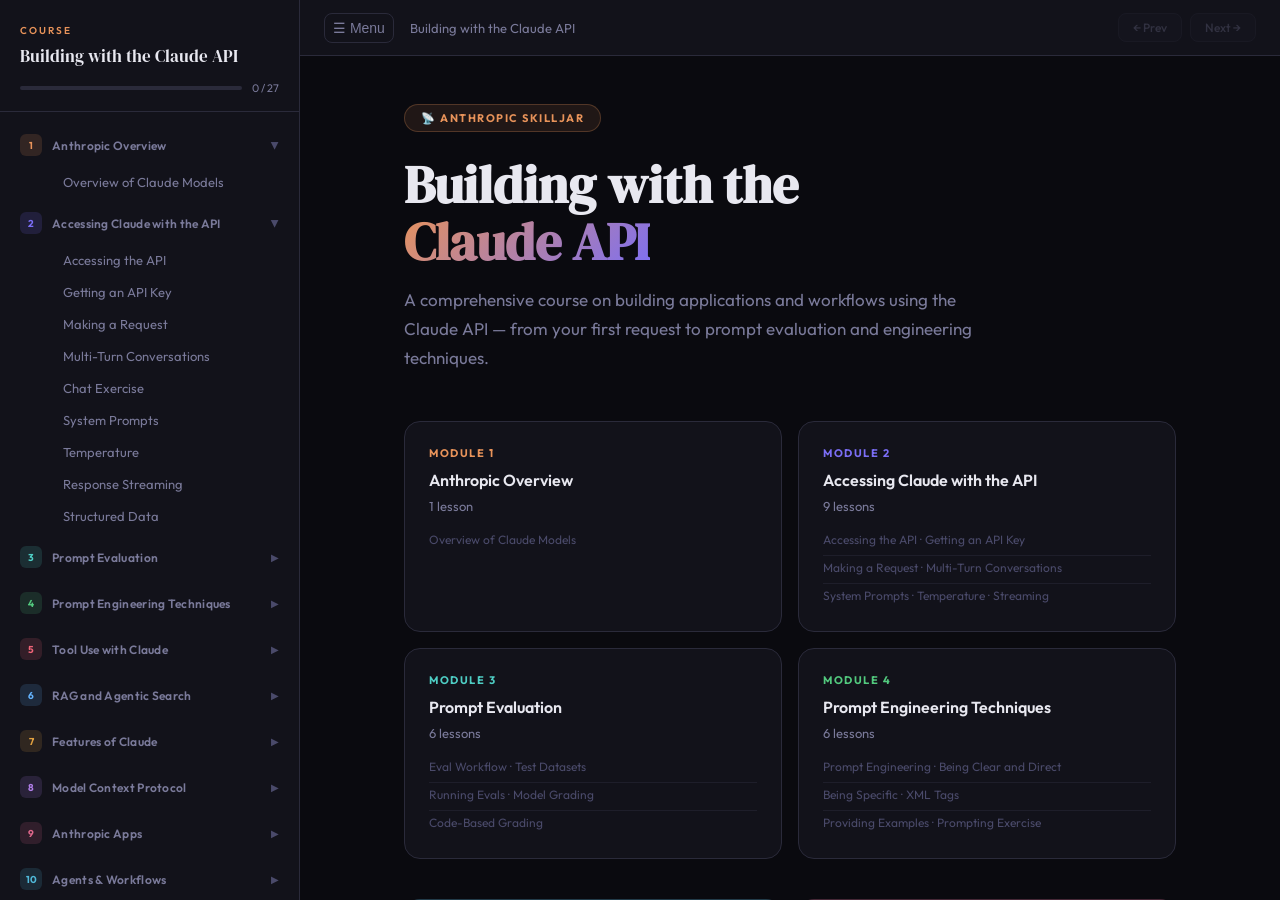
==== commit de7e6093: "Update course HTML" ====
--- a/ModulesExplanation.html
+++ b/ModulesExplanation.html
@@ -141,6 +141,7 @@
   .mod-7 .module-number { background: rgba(224,160,64,0.15); color: #e0a040; }
   .mod-8 .module-number { background: rgba(176,126,232,0.15); color: #b07ee8; }
   .mod-9 .module-number { background: rgba(224,104,140,0.15); color: #e0688c; }
+  .mod-10 .module-number { background: rgba(80,184,216,0.15); color: #50b8d8; }
 
   .module-label {
     font-size: 12px;
@@ -190,6 +191,7 @@
   .mod-7 .lesson-item.active { border-left-color: #e0a040; }
   .mod-8 .lesson-item.active { border-left-color: #b07ee8; }
   .mod-9 .lesson-item.active { border-left-color: #e0688c; }
+  .mod-10 .lesson-item.active { border-left-color: #50b8d8; }
     width: 6px;
     height: 6px;
     border-radius: 50%;
@@ -310,6 +312,7 @@
   .tag-m7 { background: rgba(224,160,64,0.1); color: #e0a040; border: 1px solid rgba(224,160,64,0.2); }
   .tag-m8 { background: rgba(176,126,232,0.1); color: #b07ee8; border: 1px solid rgba(176,126,232,0.2); }
   .tag-m9 { background: rgba(224,104,140,0.1); color: #e0688c; border: 1px solid rgba(224,104,140,0.2); }
+  .tag-m10 { background: rgba(80,184,216,0.1); color: #50b8d8; border: 1px solid rgba(80,184,216,0.2); }
     font-family: 'DM Serif Display', serif;
     font-size: 38px;
     line-height: 1.15;
@@ -882,6 +885,24 @@
         <div class="lesson-item" onclick="showLesson('m9l2')" data-id="m9l2"><div class="lesson-dot"></div>Claude Code Setup</div>
         <div class="lesson-item" onclick="showLesson('m9l3')" data-id="m9l3"><div class="lesson-dot"></div>Claude Code in Action</div>
         <div class="lesson-item" onclick="showLesson('m9l4')" data-id="m9l4"><div class="lesson-dot"></div>Enhancements with MCP Servers</div>
+      </div>
+    </div>
+
+    <!-- Module 10 -->
+    <div class="module-group mod-10" data-module="10">
+      <div class="module-header" onclick="toggleModule(this)">
+        <div class="module-number">10</div>
+        <div class="module-label">Agents &#x26; Workflows</div>
+        <div class="module-chevron">&#x25B6;</div>
+      </div>
+      <div class="lesson-list">
+        <div class="lesson-item" onclick="showLesson('m10l1')" data-id="m10l1"><div class="lesson-dot"></div>Agents and Workflows</div>
+        <div class="lesson-item" onclick="showLesson('m10l2')" data-id="m10l2"><div class="lesson-dot"></div>Parallelization Workflows</div>
+        <div class="lesson-item" onclick="showLesson('m10l3')" data-id="m10l3"><div class="lesson-dot"></div>Chaining Workflows</div>
+        <div class="lesson-item" onclick="showLesson('m10l4')" data-id="m10l4"><div class="lesson-dot"></div>Routing Workflows</div>
+        <div class="lesson-item" onclick="showLesson('m10l5')" data-id="m10l5"><div class="lesson-dot"></div>Agents and Tools</div>
+        <div class="lesson-item" onclick="showLesson('m10l6')" data-id="m10l6"><div class="lesson-dot"></div>Environment Inspection</div>
+        <div class="lesson-item" onclick="showLesson('m10l7')" data-id="m10l7"><div class="lesson-dot"></div>Workflows vs Agents</div>
       </div>
     </div>
   </div>
@@ -950,6 +971,14 @@
     </div>
 
     <div class="module-cards fade-in" style="grid-template-columns: repeat(2, 1fr); margin-top:0">
+      <div class="module-card" style="border-color: rgba(80,184,216,0.25); cursor:pointer" onclick="showLesson('m10l1')">
+        <div class="card-num" style="color:#50b8d8">Module 10</div>
+        <div class="card-title">Agents &#x26; Workflows</div>
+        <div class="card-count">7 lessons</div>
+        <div class="card-lessons">
+          <div class="card-lesson-item">Intro &#x00b7; Parallel &#x00b7; Chain &#x00b7; Route &#x00b7; Tools &#x00b7; Inspect &#x00b7; Review</div>
+        </div>
+      </div>
       <div class="module-card" style="border-color: rgba(224,104,140,0.25); cursor:pointer" onclick="showLesson('m9l1')">
         <div class="card-num" style="color:#e0688c">Module 9</div>
         <div class="card-title">Anthropic Apps</div>
@@ -5995,6 +6024,465 @@
 </div>`
   },
 
+  m10l1: {
+    module: 10, title: 'Agents and Workflows',
+    tag: 'Module 10 · Lesson 1', tagClass: 'tag-m10',
+    subtitle: 'The decision rule: use workflows when you know the steps, agents when you don&#x27;t. Both are multi-call strategies built on the same tool use foundation.',
+    content: `
+<div class="content-body">
+<h3>When One Request Isn&#x27;t Enough</h3>
+<p>Some tasks cannot be completed in a single Claude request. When that happens, you need a strategy for orchestrating multiple calls. The course presents two: workflows and agents.</p>
+
+<h3>The Decision Rule</h3>
+<div class="table-wrap"><table>
+<thead><tr><th>Use</th><th>When</th></tr></thead>
+<tbody>
+<tr><td><strong>Workflows</strong></td><td>You know the exact steps in advance</td></tr>
+<tr><td><strong>Agents</strong></td><td>The steps are unclear and need to be figured out dynamically</td></tr>
+</tbody>
+</table></div>
+
+<h3>Workflows</h3>
+<p>A series of predetermined calls to Claude, each handling a specific subtask. You write the orchestration code; Claude handles each step.</p>
+
+<div class="code-block">
+<div class="code-header"><span class="code-lang">example</span></div>
+<pre># Image to 3D model converter (evaluator-optimizer pattern)
+Step 1: Claude describes the uploaded image in detail
+Step 2: Claude generates a 3D model from the description (CADQuery)
+Step 3: Render the model
+Step 4: Claude compares the rendering to the original image
+Step 5: If inaccurate, repeat from Step 2 with feedback</pre>
+</div>
+
+<p>This follows the <strong>evaluator-optimizer pattern</strong>: a producer generates output, an evaluator assesses quality, and the loop continues until the evaluator accepts.</p>
+
+<h3>Agents</h3>
+<p>An AI system that dynamically creates its own plan using provided tools. You give it abstract tools and a goal; it figures out the steps.</p>
+
+<h3>Key Differences</h3>
+<div class="table-wrap"><table>
+<thead><tr><th>Dimension</th><th>Workflows</th><th>Agents</th></tr></thead>
+<tbody>
+<tr><td>Steps</td><td>Predetermined by developer</td><td>Dynamically planned by Claude</td></tr>
+<tr><td>Testing</td><td>Easier &#x2014; known execution path</td><td>Harder &#x2014; unpredictable path</td></tr>
+<tr><td>Success rate</td><td>Higher (structured)</td><td>Lower (delegated complexity)</td></tr>
+<tr><td>Flexibility</td><td>Fixed to defined steps</td><td>Adapts to varied tasks</td></tr>
+<tr><td>User input</td><td>Specific inputs required</td><td>Agent creates own inputs from query</td></tr>
+</tbody>
+</table></div>
+
+<div class="insight">
+<div class="insight-label">Workflows are implementation patterns, not magic</div>
+<div class="insight-text">Identifying a workflow pattern (chaining, parallelization, routing) does not implement it. You still need to write the code that orchestrates the calls. The pattern tells you what shape the orchestration should take.</div>
+</div>
+
+<div class="callout callout-matters">
+<div class="callout-icon">&#x1F4A1;</div>
+<div class="callout-content">
+<div class="callout-label">Why This Matters</div>
+<div class="callout-text">The course recommendation is clear: prioritize workflows for reliability, use agents only when flexibility is truly required. Users want products that work 100% of the time over impressive agents that fail unpredictably. Solve problems reliably first, innovate second.</div>
+</div>
+</div>
+</div>`
+  },
+
+  m10l2: {
+    module: 10, title: 'Parallelization Workflows',
+    tag: 'Module 10 · Lesson 2', tagClass: 'tag-m10',
+    subtitle: 'Split one complex task into simultaneous subtasks, run them in parallel, then aggregate the results into a single answer.',
+    content: `
+<div class="content-body">
+<h3>The Pattern</h3>
+<div class="flow">
+  <div class="flow-step">Input</div><div class="flow-arrow">&#x2192;</div>
+  <div class="flow-step">Parallel subtasks</div><div class="flow-arrow">&#x2192;</div>
+  <div class="flow-step">Aggregator</div><div class="flow-arrow">&#x2192;</div>
+  <div class="flow-step">Final output</div>
+</div>
+
+<p>Instead of one massive prompt that asks Claude to juggle many considerations at once, decompose the task into focused subtasks that run simultaneously. A final aggregation step synthesizes the results.</p>
+
+<h3>Example: Material Selection</h3>
+<div class="code-block">
+<div class="code-header"><span class="code-lang">approach comparison</span></div>
+<pre># Single prompt (worse)
+"Evaluate metal, polymer, ceramic, and composite for this part.
+ Consider cost, durability, weight, thermal resistance, and
+ manufacturing complexity. Recommend the best option."
+
+# Parallelization workflow (better)
+Subtask 1: "Evaluate METAL for this part. Consider cost, durability..."
+Subtask 2: "Evaluate POLYMER for this part. Consider cost, durability..."
+Subtask 3: "Evaluate CERAMIC for this part. Consider cost, durability..."
+Subtask 4: "Evaluate COMPOSITE for this part. Consider cost, durability..."
+Aggregator: "Given these four evaluations, recommend the best option."</pre>
+</div>
+
+<h3>Why This Works Better</h3>
+<div class="table-wrap"><table>
+<thead><tr><th>Benefit</th><th>Explanation</th></tr></thead>
+<tbody>
+<tr><td><strong>Focus</strong></td><td>Each subtask handles one analysis instead of juggling four</td></tr>
+<tr><td><strong>Modularity</strong></td><td>Individual prompts can be improved and evaluated separately</td></tr>
+<tr><td><strong>Scalability</strong></td><td>Adding a fifth material means adding one subtask &#x2014; nothing else changes</td></tr>
+<tr><td><strong>Quality</strong></td><td>Reduces confusion from overly complex single prompts</td></tr>
+</tbody>
+</table></div>
+
+<h3>Implementation Shape</h3>
+<div class="code-block">
+<div class="code-header"><span class="code-lang">python</span></div>
+<pre>import asyncio
+
+async def evaluate_material(material, part_spec):
+    """One focused Claude call per material"""
+    prompt = f"Evaluate {material} for: {part_spec}. Consider cost, durability, weight..."
+    return await call_claude(prompt)
+
+async def parallelization_workflow(part_spec):
+    materials = ["metal", "polymer", "ceramic", "composite"]
+
+    # Run all evaluations simultaneously
+    results = await asyncio.gather(
+        *[evaluate_material(m, part_spec) for m in materials]
+    )
+
+    # Aggregate
+    combined = "\n".join(f"{m}: {r}" for m, r in zip(materials, results))
+    return await call_claude(f"Given these evaluations:\n{combined}\nRecommend the best.")</pre>
+</div>
+
+<div class="callout callout-matters">
+<div class="callout-icon">&#x1F4A1;</div>
+<div class="callout-content">
+<div class="callout-label">Why This Matters</div>
+<div class="callout-text">Parallelization is the workflow pattern to reach for when a task naturally decomposes into independent analyses. The key test: can each subtask run without knowing the result of the others? If yes, parallelize. Each subtask gets Claude&#x27;s full attention, and the aggregator makes the final decision with complete information from all analyses.</div>
+</div>
+</div>
+</div>`
+  },
+
+  m10l3: {
+    module: 10, title: 'Chaining Workflows',
+    tag: 'Module 10 · Lesson 3', tagClass: 'tag-m10',
+    subtitle: 'Break a large task into sequential steps where each Claude call focuses on one thing. Essential when constraint-heavy prompts fail in a single pass.',
+    content: `
+<div class="content-body">
+<h3>The Pattern</h3>
+<div class="flow">
+  <div class="flow-step">Step 1</div><div class="flow-arrow">&#x2192;</div>
+  <div class="flow-step">Step 2</div><div class="flow-arrow">&#x2192;</div>
+  <div class="flow-step">Step 3</div><div class="flow-arrow">&#x2192;</div>
+  <div class="flow-step">&#x2026;</div><div class="flow-arrow">&#x2192;</div>
+  <div class="flow-step">Final output</div>
+</div>
+
+<p>Instead of one massive prompt with many requirements, split the task into separate Claude calls. Each focuses on one specific subtask, and the output of one step feeds into the next.</p>
+
+<h3>When You Need Chaining</h3>
+<p>The primary signal: Claude consistently ignores constraints in complex prompts despite repeating them. This is common with long prompts containing many &#x201C;don&#x27;t do X&#x201D; requirements.</p>
+
+<div class="code-block">
+<div class="code-header"><span class="code-lang">problem scenario</span></div>
+<pre># Single prompt with many constraints
+"Write a social media script about AI trends.
+ Don&#x27;t mention specific companies. No emojis.
+ Professional tone. Under 60 seconds. Include statistics.
+ Don&#x27;t use jargon. End with a question."
+
+# Result: Claude violates 1-2 constraints regardless of repetition</pre>
+</div>
+
+<h3>The Solution: Two-Step Chain</h3>
+<div class="code-block">
+<div class="code-header"><span class="code-lang">python</span></div>
+<pre># Step 1: Generate initial output (accept imperfect result)
+draft = await call_claude(
+    "Write a social media script about AI trends..."  # all constraints
+)
+
+# Step 2: Fix violations in a focused follow-up
+final = await call_claude(
+    f"Review this script and fix these specific violations:\n"
+    f"- Remove any company names\n"
+    f"- Remove any emojis\n"
+    f"- Ensure it ends with a question\n"
+    f"Script:\n{draft}"
+)</pre>
+</div>
+
+<h3>Longer Chains</h3>
+<p>Chaining scales beyond two steps. A social media video pipeline might look like this:</p>
+
+<div class="code-block">
+<div class="code-header"><span class="code-lang">sequence</span></div>
+<pre>Step 1: Search trending topics
+Step 2: Claude selects the most interesting topic
+Step 3: Claude researches the topic
+Step 4: Claude writes the script
+Step 5: Generate video from script
+Step 6: Post to social media</pre>
+</div>
+
+<p>Each step gets Claude&#x27;s full attention on one task. The alternative &#x2014; cramming all of this into one prompt &#x2014; would produce worse results at every step.</p>
+
+<h3>Chaining vs Parallelization</h3>
+<div class="table-wrap"><table>
+<thead><tr><th>Pattern</th><th>Structure</th><th>Use when</th></tr></thead>
+<tbody>
+<tr><td><strong>Parallelization</strong></td><td>Fan out, then aggregate</td><td>Subtasks are independent</td></tr>
+<tr><td><strong>Chaining</strong></td><td>Sequential pipeline</td><td>Each step depends on the previous</td></tr>
+</tbody>
+</table></div>
+
+<div class="callout callout-matters">
+<div class="callout-icon">&#x1F4A1;</div>
+<div class="callout-content">
+<div class="callout-label">Why This Matters</div>
+<div class="callout-text">Chaining is the simplest workflow pattern and often the first one you need. The critical insight: even a simple two-step chain (generate, then fix) can solve constraint violations that no amount of prompt engineering fixes in a single pass. When you find yourself repeating constraints in a prompt and Claude still ignores some, that is the signal to chain.</div>
+</div>
+</div>
+</div>`
+  },
+
+  m10l4: {
+    module: 10, title: 'Routing Workflows',
+    tag: 'Module 10 · Lesson 4', tagClass: 'tag-m10',
+    subtitle: 'A classification step at the front selects the right processing pipeline &#x2014; different topics get different prompts, tools, and tone.',
+    content: `
+<div class="content-body">
+<h3>The Pattern</h3>
+<div class="flow">
+  <div class="flow-step">User input</div><div class="flow-arrow">&#x2192;</div>
+  <div class="flow-step">Classifier</div><div class="flow-arrow">&#x2192;</div>
+  <div class="flow-step">Specialized pipeline</div><div class="flow-arrow">&#x2192;</div>
+  <div class="flow-step">Output</div>
+</div>
+
+<p>The first Claude call categorizes the input into a predefined genre or type. Based on that classification, the system routes to a specialized pipeline with its own prompts, tools, and constraints.</p>
+
+<h3>Example: Video Script Generator</h3>
+<div class="code-block">
+<div class="code-header"><span class="code-lang">python</span></div>
+<pre># Step 1: Classify the topic
+category = await call_claude(
+    f"Classify this topic into exactly one category: "
+    f"educational, entertainment, news, tutorial.\n"
+    f"Topic: {user_topic}\n"
+    f"Respond with the category name only."
+)
+
+# Step 2: Route to specialized pipeline
+pipelines = {
+    "educational": educational_prompt,   # definitions, explanations, structured
+    "entertainment": entertainment_prompt, # trendy language, engaging hooks
+    "news": news_prompt,                  # factual, citations, balanced
+    "tutorial": tutorial_prompt,          # step-by-step, code examples
+}
+
+script = await call_claude(pipelines[category].format(topic=user_topic))</pre>
+</div>
+
+<h3>Why Not One Prompt?</h3>
+<p>A single prompt that handles all topic types must juggle competing requirements: be educational <em>and</em> entertaining <em>and</em> factual <em>and</em> step-by-step. Each specialized pipeline can be optimized and evaluated independently for its specific use case.</p>
+
+<h3>Routing vs Other Patterns</h3>
+<div class="table-wrap"><table>
+<thead><tr><th>Pattern</th><th>Structure</th><th>Key question</th></tr></thead>
+<tbody>
+<tr><td><strong>Parallelization</strong></td><td>Fan out &#x2192; aggregate</td><td>Are subtasks independent?</td></tr>
+<tr><td><strong>Chaining</strong></td><td>Step &#x2192; step &#x2192; step</td><td>Does each step depend on the previous?</td></tr>
+<tr><td><strong>Routing</strong></td><td>Classify &#x2192; branch</td><td>Does the input type change how you process it?</td></tr>
+</tbody>
+</table></div>
+
+<div class="insight">
+<div class="insight-label">Routing is a multiplier for the other patterns</div>
+<div class="insight-text">Each branch after the routing step can itself be a chain, a parallelization, or even an agent. Routing decides which strategy to use; the other patterns execute it. A video pipeline might route educational topics to a chaining workflow and entertainment topics to a parallelization workflow.</div>
+</div>
+
+<div class="callout callout-matters">
+<div class="callout-icon">&#x1F4A1;</div>
+<div class="callout-content">
+<div class="callout-label">Why This Matters</div>
+<div class="callout-text">Routing is the pattern to reach for when a single system must handle diverse input types that need fundamentally different treatment. The classifier is cheap (one short Claude call), but it unlocks the ability to maintain separate, specialized pipelines that each do one thing well instead of one generic pipeline that does everything poorly.</div>
+</div>
+</div>
+</div>`
+  },
+
+  m10l5: {
+    module: 10, title: 'Agents and Tools',
+    tag: 'Module 10 · Lesson 5', tagClass: 'tag-m10',
+    subtitle: 'Give agents abstract, composable tools instead of specialized ones. A small set of flexible tools enables more creative problem-solving than a large set of narrow ones.',
+    content: `
+<div class="content-body">
+<h3>When Agents Beat Workflows</h3>
+<p>Workflows require you to know the steps in advance. Agents are for when you don&#x27;t &#x2014; give them tools and a goal, and they figure out the plan dynamically.</p>
+
+<h3>The Tool Abstraction Principle</h3>
+<p>Provide generic, abstract tools rather than hyper-specialized ones. The agent combines them creatively to solve diverse problems.</p>
+
+<div class="code-block">
+<div class="code-header"><span class="code-lang">tool design comparison</span></div>
+<pre># Specialized tools (worse for agents)
+refactor_tool
+install_dependencies
+run_linter
+deploy_to_staging
+
+# Abstract tools (better for agents)
+bash          &#x2014; run any shell command
+web_fetch     &#x2014; retrieve any URL
+file_write    &#x2014; create or modify any file
+file_read     &#x2014; read any file</pre>
+</div>
+
+<p>Claude Code uses the abstract set. With just <code>bash</code>, <code>web_fetch</code>, and <code>file_write</code>, it can refactor code, install dependencies, run linters, <em>and</em> deploy &#x2014; plus things the developer never anticipated.</p>
+
+<h3>Tool Combination in Practice</h3>
+<p>The same three tools from Module 5 (<code>get_current_datetime</code>, <code>add_duration</code>, <code>set_reminder</code>) can solve a variety of time-related tasks through different combinations:</p>
+
+<div class="table-wrap"><table>
+<thead><tr><th>User request</th><th>Tools used</th></tr></thead>
+<tbody>
+<tr><td>&#x201C;What time is it?&#x201D;</td><td>get_current_datetime</td></tr>
+<tr><td>&#x201C;What day is 90 days from now?&#x201D;</td><td>get_current_datetime &#x2192; add_duration</td></tr>
+<tr><td>&#x201C;Remind me in 2 hours&#x201D;</td><td>get_current_datetime &#x2192; add_duration &#x2192; set_reminder</td></tr>
+<tr><td>&#x201C;Remind me next Tuesday at 3pm&#x201D;</td><td>get_current_datetime &#x2192; set_reminder</td></tr>
+</tbody>
+</table></div>
+
+<p>The developer didn&#x27;t hardcode these paths. The agent figured out which tools to combine based on the request.</p>
+
+<h3>Agent Behavior</h3>
+<p>Agents can request additional information when the query is ambiguous, combine tools in unexpected ways, and work best with a small set of flexible tools. The key design choice: can each tool be useful in combinations the developer didn&#x27;t anticipate?</p>
+
+<div class="callout callout-matters">
+<div class="callout-icon">&#x1F4A1;</div>
+<div class="callout-content">
+<div class="callout-label">Why This Matters</div>
+<div class="callout-text">The tool abstraction principle is why Claude Code works with just a handful of tools. Abstract tools compose; specialized tools don&#x27;t. If you build an agent with 20 narrow tools, you get 20 fixed capabilities. If you build it with 4 abstract tools, you get an open-ended number of capabilities based on how those tools combine. Design for composition, not enumeration.</div>
+</div>
+</div>
+</div>`
+  },
+
+  m10l6: {
+    module: 10, title: 'Environment Inspection',
+    tag: 'Module 10 · Lesson 6', tagClass: 'tag-m10',
+    subtitle: 'After every action, agents need to observe what changed. Tool results alone aren&#x27;t enough &#x2014; agents must inspect the environment to gauge progress and catch errors.',
+    content: `
+<div class="content-body">
+<h3>The Problem</h3>
+<p>When an agent calls a tool, the tool result tells it what the tool returned. But it doesn&#x27;t tell the agent what the <em>environment</em> looks like now. A button click might have opened a modal, navigated to a new page, or triggered an error &#x2014; the agent can&#x27;t predict which one.</p>
+
+<h3>The Pattern: Act, Then Observe</h3>
+<div class="flow">
+  <div class="flow-step">Take action</div><div class="flow-arrow">&#x2192;</div>
+  <div class="flow-step">Inspect environment</div><div class="flow-arrow">&#x2192;</div>
+  <div class="flow-step">Decide next step</div><div class="flow-arrow">&#x2192;</div>
+  <div class="flow-step">Repeat</div>
+</div>
+
+<h3>Examples Across Agent Types</h3>
+<div class="table-wrap"><table>
+<thead><tr><th>Agent type</th><th>Action</th><th>Inspection method</th></tr></thead>
+<tbody>
+<tr><td><strong>Computer Use</strong></td><td>Click a button</td><td>Take screenshot to see what changed</td></tr>
+<tr><td><strong>Computer Use</strong></td><td>Type in a form</td><td>Screenshot to verify text appeared correctly</td></tr>
+<tr><td><strong>Code editing</strong></td><td>Modify a file</td><td>Read file contents before and after</td></tr>
+<tr><td><strong>Video creation</strong></td><td>Generate captions</td><td>Run Whisper CPP to verify dialogue placement</td></tr>
+<tr><td><strong>Video creation</strong></td><td>Render video</td><td>Extract screenshots with FFmpeg to inspect visuals</td></tr>
+</tbody>
+</table></div>
+
+<h3>Computer Use: Screenshot After Every Action</h3>
+<p>Computer Use takes a screenshot after every single action (typing, clicking, scrolling). This is because Claude cannot predict the exact result of interacting with a UI. A click on &#x201C;Submit&#x201D; might show a success message, a validation error, or a loading spinner &#x2014; the screenshot tells Claude which one actually happened.</p>
+
+<h3>Code Editing: Read Before You Write</h3>
+<p>Before modifying a file, agents must read its current contents to understand the existing state. This prevents overwriting changes, ensures the edit target exists, and gives the agent context for making correct modifications.</p>
+
+<div class="callout callout-matters">
+<div class="callout-icon">&#x1F4A1;</div>
+<div class="callout-content">
+<div class="callout-label">Why This Matters</div>
+<div class="callout-text">Environment inspection is what separates a working agent from a blind one. Without it, agents execute actions and hope for the best. With it, they can detect errors, adapt to unexpected states, and verify that each step actually achieved its goal before moving to the next. Every robust agent &#x2014; Computer Use, Claude Code, custom builds &#x2014; inspects after acting.</div>
+</div>
+</div>
+</div>`
+  },
+
+  m10l7: {
+    module: 10, title: 'Workflows vs Agents',
+    tag: 'Module 10 · Review', tagClass: 'tag-m10',
+    subtitle: 'The complete decision framework: four workflow patterns, one agent pattern, and a clear recommendation for when to use each.',
+    content: `
+<div class="content-body">
+<h3>The Complete Pattern Catalog</h3>
+<div class="table-wrap"><table>
+<thead><tr><th>Pattern</th><th>Shape</th><th>Use when</th></tr></thead>
+<tbody>
+<tr><td><strong>Parallelization</strong></td><td>Fan out &#x2192; aggregate</td><td>Subtasks are independent</td></tr>
+<tr><td><strong>Chaining</strong></td><td>Step &#x2192; step &#x2192; step</td><td>Each step depends on the previous</td></tr>
+<tr><td><strong>Routing</strong></td><td>Classify &#x2192; branch</td><td>Input type changes how you process it</td></tr>
+<tr><td><strong>Evaluator-optimizer</strong></td><td>Produce &#x2192; evaluate &#x2192; loop</td><td>Output quality needs iterative refinement</td></tr>
+<tr><td><strong>Agent</strong></td><td>Goal + tools &#x2192; dynamic plan</td><td>Steps are unknown in advance</td></tr>
+</tbody>
+</table></div>
+
+<h3>The Recommendation</h3>
+<div class="table-wrap"><table>
+<thead><tr><th>Dimension</th><th>Workflows</th><th>Agents</th></tr></thead>
+<tbody>
+<tr><td>Steps</td><td>Predetermined</td><td>Dynamically planned</td></tr>
+<tr><td>Testing</td><td>Easy &#x2014; known execution path</td><td>Hard &#x2014; unpredictable path</td></tr>
+<tr><td>Success rate</td><td>Higher</td><td>Lower</td></tr>
+<tr><td>Flexibility</td><td>Fixed</td><td>Open-ended</td></tr>
+<tr><td>Tool design</td><td>Task-specific prompts</td><td>Abstract, composable tools</td></tr>
+<tr><td>Inspection</td><td>Check between steps</td><td>Check after every action</td></tr>
+</tbody>
+</table></div>
+
+<p><strong>Prioritize workflows.</strong> Use agents only when flexibility is truly required. Users want products that work 100% of the time over impressive agents that fail unpredictably.</p>
+
+<h3>Decision Flowchart</h3>
+<div class="code-block">
+<div class="code-header"><span class="code-lang">decision tree</span></div>
+<pre>Do you know the exact steps?
+  YES &#x2192; Are the steps independent?
+            YES &#x2192; Parallelization
+            NO  &#x2192; Does input type change processing?
+                      YES &#x2192; Routing (then chain/parallelize within branches)
+                      NO  &#x2192; Chaining
+  NO  &#x2192; Can you define a quality check?
+            YES &#x2192; Evaluator-optimizer loop
+            NO  &#x2192; Agent with abstract tools + environment inspection</pre>
+</div>
+
+<h3>How The Course Connects</h3>
+<div class="table-wrap"><table>
+<thead><tr><th>This module&#x27;s concept</th><th>Built on</th></tr></thead>
+<tbody>
+<tr><td>All workflow patterns</td><td>Multi-call orchestration (Module 2 conversation loop)</td></tr>
+<tr><td>Agent tool use</td><td>Tool schemas + run_conversation loop (Module 5)</td></tr>
+<tr><td>Abstract tool design</td><td>Tool functions + chaining (Module 5)</td></tr>
+<tr><td>Environment inspection</td><td>Computer Use screenshots (Module 9)</td></tr>
+<tr><td>MCP as tool provider</td><td>MCP client/server architecture (Module 8)</td></tr>
+</tbody>
+</table></div>
+
+<div class="callout callout-matters">
+<div class="callout-icon">&#x1F4A1;</div>
+<div class="callout-content">
+<div class="callout-label">The Course in One Sentence</div>
+<div class="callout-text">Everything in this course builds toward one capability: making multiple Claude calls work together reliably. The API (Module 2) gives you the call. Tool use (Module 5) gives Claude actions. MCP (Module 8) scales those actions. Workflows and agents (this module) orchestrate them into systems that solve real problems. Reliability first, innovation second.</div>
+</div>
+</div>
+</div>`
+  },
+
 };
 
 // ── LESSON ORDER ──
@@ -6007,7 +6495,8 @@
   'm6l1','m6l2','m6l3','m6l4','m6l5','m6l6','m6l7',
   'm7l1','m7l2','m7l3','m7l4','m7l5','m7l6',
   'm8l1','m8l2','m8l3','m8l4','m8l5','m8l6','m8l7','m8l8','m8l9','m8l10','m8l11',
-  'm9l1','m9l2','m9l3','m9l4'
+  'm9l1','m9l2','m9l3','m9l4',
+  'm10l1','m10l2','m10l3','m10l4','m10l5','m10l6','m10l7'
 ];
 
 const totalLessons = lessonOrder.length;
